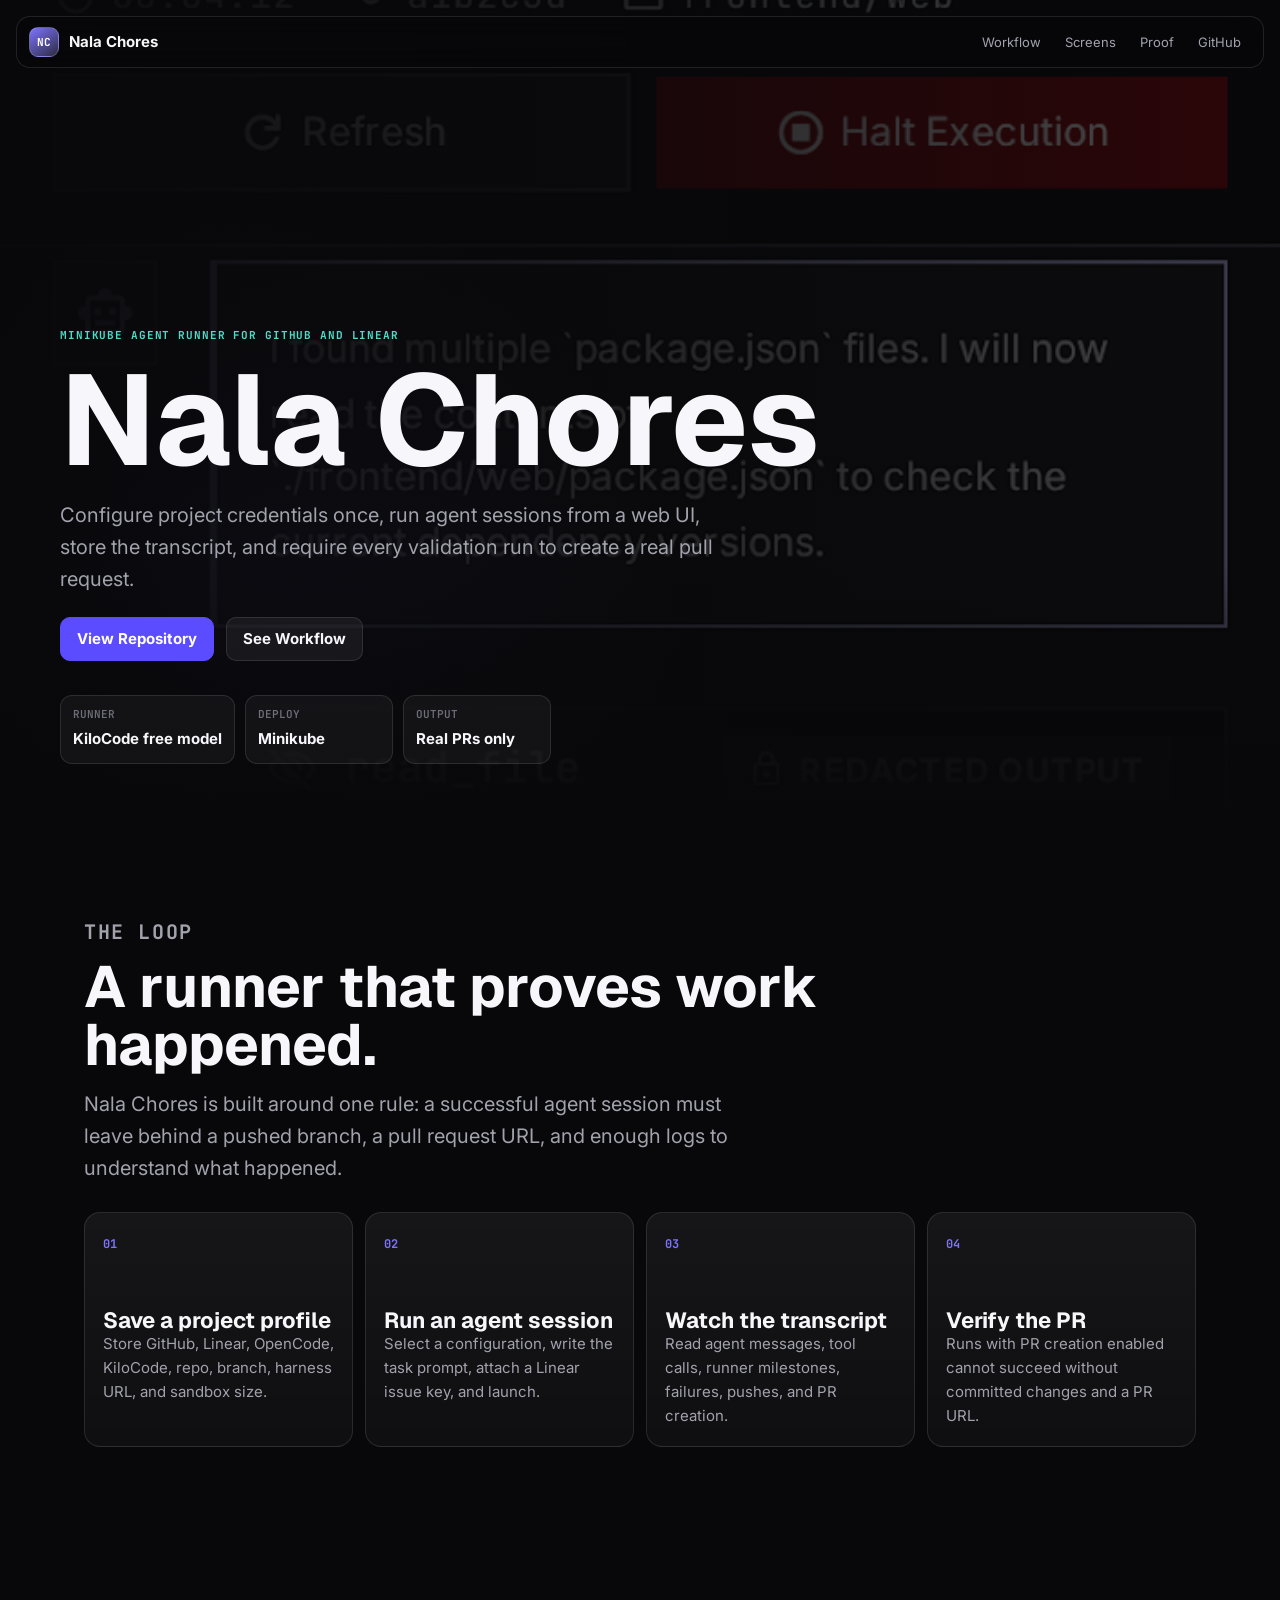
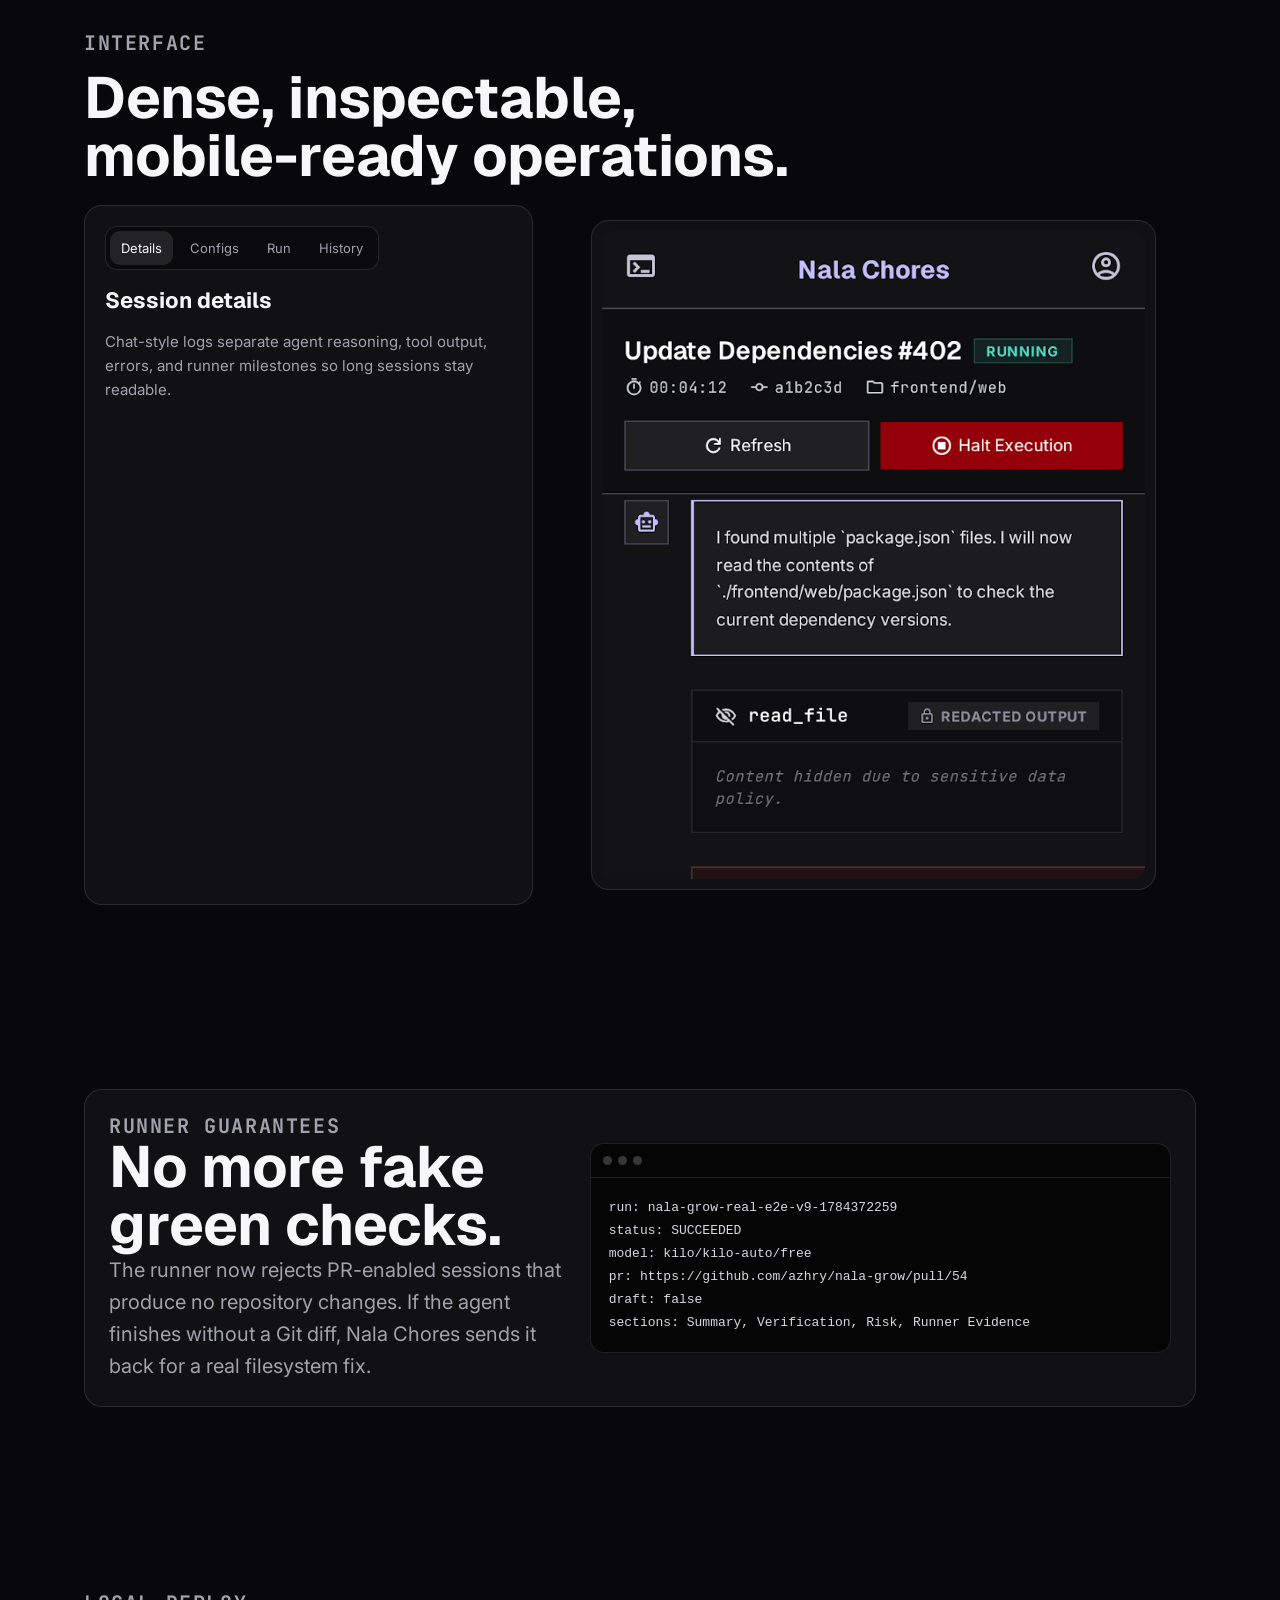
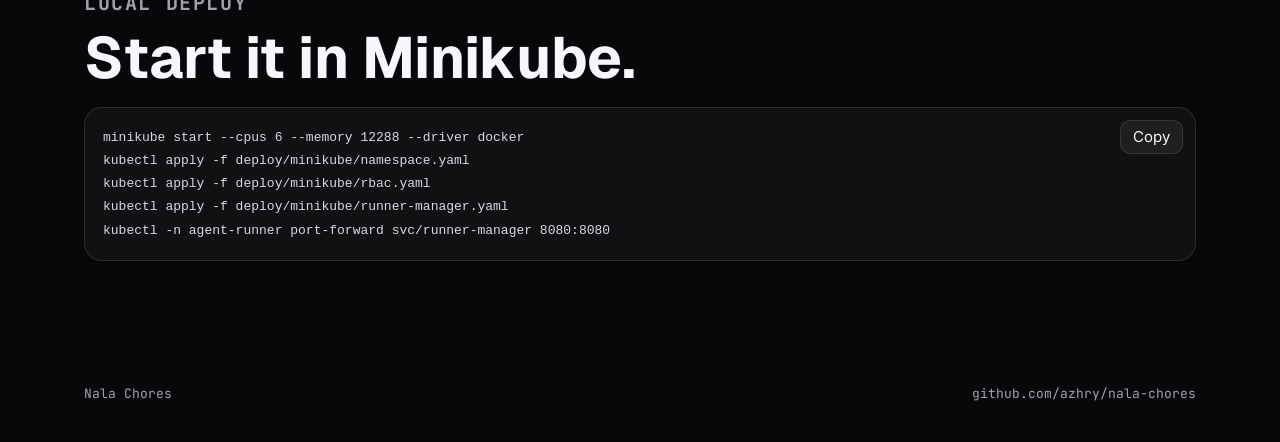
==== docs/index.html @ 428bedfb "Add GitHub Pages project site" ====
<!doctype html>
<html lang="en">
  <head>
    <meta charset="utf-8" />
    <meta name="viewport" content="width=device-width, initial-scale=1" />
    <meta
      name="description"
      content="Nala Chores is a Minikube-deployed agent runner for configuration-driven GitHub and Linear work with real PR-producing sessions."
    />
    <title>Nala Chores - Agent Runner</title>
    <link rel="preconnect" href="https://fonts.googleapis.com" />
    <link rel="preconnect" href="https://fonts.gstatic.com" crossorigin />
    <link
      href="https://fonts.googleapis.com/css2?family=Geist:wght@500;600;700&family=Inter:wght@400;500;600;700&family=JetBrains+Mono:wght@400;500;600&display=swap"
      rel="stylesheet"
    />
    <link rel="stylesheet" href="./styles.css" />
  </head>
  <body>
    <header class="site-header" data-floating>
      <a class="brand" href="#top" aria-label="Nala Chores home">
        <span class="brand-mark">NC</span>
        <span>Nala Chores</span>
      </a>
      <nav aria-label="Primary navigation">
        <a href="#workflow">Workflow</a>
        <a href="#screens">Screens</a>
        <a href="#proof">Proof</a>
        <a href="https://github.com/azhry/nala-chores">GitHub</a>
      </nav>
    </header>

    <main id="top">
      <section class="hero" aria-labelledby="hero-title">
        <div class="hero-media" aria-hidden="true">
          <img src="./assets/run-details.png" alt="" />
          <div class="hero-scrim"></div>
        </div>
        <div class="hero-content">
          <p class="eyebrow">Minikube agent runner for GitHub and Linear</p>
          <h1 id="hero-title">Nala Chores</h1>
          <p class="hero-copy">
            Configure project credentials once, run agent sessions from a web UI, store the transcript,
            and require every validation run to create a real pull request.
          </p>
          <div class="hero-actions" aria-label="Project actions">
            <a class="button primary" href="https://github.com/azhry/nala-chores">View Repository</a>
            <a class="button secondary" href="#workflow">See Workflow</a>
          </div>
          <dl class="hero-metrics" aria-label="Runner status highlights">
            <div>
              <dt>Runner</dt>
              <dd>KiloCode free model</dd>
            </div>
            <div>
              <dt>Deploy</dt>
              <dd>Minikube</dd>
            </div>
            <div>
              <dt>Output</dt>
              <dd>Real PRs only</dd>
            </div>
          </dl>
        </div>
      </section>

      <section class="section" id="workflow" aria-labelledby="workflow-title">
        <div class="section-heading">
          <p class="eyebrow">The loop</p>
          <h2 id="workflow-title">A runner that proves work happened.</h2>
          <p>
            Nala Chores is built around one rule: a successful agent session must leave behind a
            pushed branch, a pull request URL, and enough logs to understand what happened.
          </p>
        </div>
        <div class="workflow-grid">
          <article class="workflow-card">
            <span class="step">01</span>
            <h3>Save a project profile</h3>
            <p>Store GitHub, Linear, OpenCode, KiloCode, repo, branch, harness URL, and sandbox size.</p>
          </article>
          <article class="workflow-card">
            <span class="step">02</span>
            <h3>Run an agent session</h3>
            <p>Select a configuration, write the task prompt, attach a Linear issue key, and launch.</p>
          </article>
          <article class="workflow-card">
            <span class="step">03</span>
            <h3>Watch the transcript</h3>
            <p>Read agent messages, tool calls, runner milestones, failures, pushes, and PR creation.</p>
          </article>
          <article class="workflow-card">
            <span class="step">04</span>
            <h3>Verify the PR</h3>
            <p>Runs with PR creation enabled cannot succeed without committed changes and a PR URL.</p>
          </article>
        </div>
      </section>

      <section class="section screens" id="screens" aria-labelledby="screens-title">
        <div class="section-heading compact">
          <p class="eyebrow">Interface</p>
          <h2 id="screens-title">Dense, inspectable, mobile-ready operations.</h2>
        </div>
        <div class="screen-stage">
          <div class="screen-copy">
            <div class="segmented" role="tablist" aria-label="Screenshots">
              <button class="active" type="button" data-shot="run-details" role="tab" aria-selected="true">
                Details
              </button>
              <button type="button" data-shot="configurations" role="tab" aria-selected="false">Configs</button>
              <button type="button" data-shot="run-session" role="tab" aria-selected="false">Run</button>
              <button type="button" data-shot="history" role="tab" aria-selected="false">History</button>
            </div>
            <h3 data-shot-title>Session details</h3>
            <p data-shot-body>
              Chat-style logs separate agent reasoning, tool output, errors, and runner milestones so
              long sessions stay readable.
            </p>
          </div>
          <figure class="device-frame">
            <img
              data-shot-image
              src="./assets/run-details.png"
              alt="Nala Chores session detail screen with chat logs and run controls"
            />
          </figure>
        </div>
      </section>

      <section class="section proof" id="proof" aria-labelledby="proof-title">
        <div class="proof-panel">
          <div>
            <p class="eyebrow">Runner guarantees</p>
            <h2 id="proof-title">No more fake green checks.</h2>
            <p>
              The runner now rejects PR-enabled sessions that produce no repository changes. If the
              agent finishes without a Git diff, Nala Chores sends it back for a real filesystem fix.
            </p>
          </div>
          <div class="terminal" aria-label="Latest verified run">
            <div class="terminal-bar">
              <span></span>
              <span></span>
              <span></span>
            </div>
            <pre><code>run: nala-grow-real-e2e-v9-1784372259
status: SUCCEEDED
model: kilo/kilo-auto/free
pr: https://github.com/azhry/nala-grow/pull/54
draft: false
sections: Summary, Verification, Risk, Runner Evidence</code></pre>
          </div>
        </div>
      </section>

      <section class="section install" aria-labelledby="install-title">
        <div class="section-heading compact">
          <p class="eyebrow">Local deploy</p>
          <h2 id="install-title">Start it in Minikube.</h2>
        </div>
        <div class="command-card">
          <button class="copy-button" type="button" data-copy-target="install-command">Copy</button>
          <pre id="install-command"><code>minikube start --cpus 6 --memory 12288 --driver docker
kubectl apply -f deploy/minikube/namespace.yaml
kubectl apply -f deploy/minikube/rbac.yaml
kubectl apply -f deploy/minikube/runner-manager.yaml
kubectl -n agent-runner port-forward svc/runner-manager 8080:8080</code></pre>
        </div>
      </section>
    </main>

    <footer class="footer">
      <span>Nala Chores</span>
      <a href="https://github.com/azhry/nala-chores">github.com/azhry/nala-chores</a>
    </footer>

    <script src="./app.js"></script>
  </body>
</html>
---- docs/styles.css ----
:root {
  color-scheme: dark;
  --bg: #08080a;
  --surface: #111114;
  --surface-2: #18181c;
  --surface-3: #222228;
  --text: #f7f7fb;
  --muted: #a2a2ad;
  --faint: #6e6e7a;
  --line: rgba(255, 255, 255, 0.11);
  --line-strong: rgba(255, 255, 255, 0.2);
  --primary: #7c73ff;
  --primary-strong: #5b4cff;
  --green: #4fdbc8;
  --red: #ff6b7a;
  --ease-out: cubic-bezier(0.23, 1, 0.32, 1);
  --ease-in-out: cubic-bezier(0.77, 0, 0.175, 1);
  --sans: Inter, ui-sans-serif, system-ui, -apple-system, BlinkMacSystemFont, "Segoe UI", sans-serif;
  --display: Geist, var(--sans);
  --mono: "JetBrains Mono", ui-monospace, SFMono-Regular, Menlo, Consolas, monospace;
}

* {
  box-sizing: border-box;
}

html {
  scroll-behavior: smooth;
}

body {
  margin: 0;
  min-width: 320px;
  background: var(--bg);
  color: var(--text);
  font: 15px/1.6 var(--sans);
}

img {
  display: block;
  max-width: 100%;
}

a {
  color: inherit;
  text-decoration: none;
}

button {
  font: inherit;
}

.site-header {
  position: fixed;
  inset: 16px 16px auto;
  z-index: 20;
  display: flex;
  align-items: center;
  justify-content: space-between;
  gap: 18px;
  height: 52px;
  padding: 0 12px;
  border: 1px solid var(--line);
  border-radius: 14px;
  background: rgba(8, 8, 10, 0.72);
  backdrop-filter: blur(18px);
}

.brand,
.site-header nav,
.hero-actions,
.hero-metrics,
.segmented {
  display: flex;
  align-items: center;
}

.brand {
  gap: 10px;
  font-weight: 700;
}

.brand-mark {
  display: grid;
  width: 30px;
  height: 30px;
  place-items: center;
  border: 1px solid var(--line-strong);
  border-radius: 9px;
  background: linear-gradient(145deg, var(--primary), #2d2b41);
  color: white;
  font: 700 11px/1 var(--mono);
}

.site-header nav {
  gap: 4px;
}

.site-header nav a {
  border-radius: 9px;
  color: var(--muted);
  font-size: 13px;
  padding: 7px 10px;
  transition: color 160ms var(--ease-out), background 160ms var(--ease-out);
}

.hero {
  position: relative;
  min-height: 92svh;
  display: grid;
  align-items: end;
  overflow: hidden;
  padding: 108px 24px 64px;
}

.hero-media {
  position: absolute;
  inset: 0;
  background: #09090b;
}

.hero-media img {
  width: 100%;
  height: 100%;
  object-fit: cover;
  object-position: 72% 18%;
  opacity: 0.46;
  filter: saturate(0.92) contrast(1.08);
}

.hero-scrim {
  position: absolute;
  inset: 0;
  background:
    linear-gradient(90deg, rgba(8, 8, 10, 0.96) 0%, rgba(8, 8, 10, 0.78) 42%, rgba(8, 8, 10, 0.4) 100%),
    linear-gradient(0deg, var(--bg) 0%, rgba(8, 8, 10, 0) 32%),
    radial-gradient(circle at 16% 78%, rgba(124, 115, 255, 0.24), transparent 38%);
}

.hero-content,
.section,
.footer {
  position: relative;
  width: min(1160px, 100%);
  margin: 0 auto;
}

.hero-content {
  display: grid;
  gap: 22px;
}

.eyebrow {
  margin: 0;
  color: var(--green);
  font: 700 11px/1.2 var(--mono);
  letter-spacing: 0.08em;
  text-transform: uppercase;
}

h1,
h2,
h3,
p {
  margin: 0;
}

h1,
h2,
h3 {
  font-family: var(--display);
  letter-spacing: 0;
}

h1 {
  max-width: 760px;
  font-size: clamp(54px, 10vw, 128px);
  line-height: 0.88;
}

h2 {
  max-width: 760px;
  font-size: clamp(30px, 5vw, 58px);
  line-height: 1;
}

h3 {
  font-size: 22px;
  line-height: 1.1;
}

.hero-copy,
.section-heading p,
.proof-panel p {
  max-width: 680px;
  color: var(--muted);
  font-size: clamp(16px, 2vw, 20px);
}

.hero-actions {
  flex-wrap: wrap;
  gap: 12px;
}

.button,
.copy-button,
.segmented button {
  border: 1px solid var(--line);
  border-radius: 10px;
  cursor: pointer;
  transition: transform 140ms var(--ease-out), border-color 160ms var(--ease-out),
    background 160ms var(--ease-out), color 160ms var(--ease-out);
}

.button {
  display: inline-flex;
  min-height: 44px;
  align-items: center;
  justify-content: center;
  padding: 0 16px;
  font-weight: 700;
}

.button.primary {
  border-color: var(--primary-strong);
  background: var(--primary-strong);
  color: white;
}

.button.secondary,
.copy-button {
  background: rgba(255, 255, 255, 0.06);
  color: var(--text);
}

.hero-metrics {
  flex-wrap: wrap;
  gap: 10px;
  margin: 12px 0 0;
}

.hero-metrics div {
  min-width: 148px;
  border: 1px solid var(--line);
  border-radius: 12px;
  background: rgba(255, 255, 255, 0.045);
  padding: 12px;
}

.hero-metrics dt {
  color: var(--faint);
  font: 600 11px/1.2 var(--mono);
  text-transform: uppercase;
}

.hero-metrics dd {
  margin: 6px 0 0;
  color: var(--text);
  font-weight: 700;
}

.section {
  padding: 92px 24px;
}

.section-heading {
  display: grid;
  gap: 14px;
  margin-bottom: 28px;
}

.section-heading.compact {
  margin-bottom: 20px;
}

.workflow-grid {
  display: grid;
  grid-template-columns: repeat(4, minmax(0, 1fr));
  gap: 12px;
}

.workflow-card {
  min-height: 218px;
  border: 1px solid var(--line);
  border-radius: 16px;
  background: linear-gradient(180deg, rgba(255, 255, 255, 0.06), rgba(255, 255, 255, 0.03));
  padding: 18px;
  transition: transform 180ms var(--ease-out), border-color 180ms var(--ease-out);
}

.step {
  display: inline-flex;
  margin-bottom: 58px;
  color: var(--primary);
  font: 700 12px/1 var(--mono);
}

.workflow-card p,
.screen-copy p {
  color: var(--muted);
}

.screen-stage {
  display: grid;
  grid-template-columns: minmax(280px, 0.82fr) minmax(320px, 1.18fr);
  gap: 18px;
  align-items: stretch;
}

.screen-copy,
.device-frame,
.proof-panel,
.command-card {
  border: 1px solid var(--line);
  border-radius: 18px;
  background: var(--surface);
}

.screen-copy {
  display: flex;
  min-height: 460px;
  flex-direction: column;
  justify-content: flex-start;
  gap: 18px;
  padding: 20px;
}

.segmented {
  align-self: start;
  gap: 6px;
  border: 1px solid var(--line);
  border-radius: 12px;
  background: #0b0b0d;
  padding: 4px;
}

.segmented button {
  min-height: 34px;
  border-color: transparent;
  background: transparent;
  color: var(--muted);
  padding: 0 10px;
  font-size: 13px;
}

.segmented button.active {
  background: var(--surface-3);
  color: var(--text);
}

.device-frame {
  overflow: hidden;
  padding: 10px;
}

.device-frame img {
  width: 100%;
  height: min(72vh, 760px);
  object-fit: cover;
  object-position: top center;
  border-radius: 12px;
}

.proof-panel {
  display: grid;
  grid-template-columns: 0.88fr 1.12fr;
  gap: 24px;
  align-items: center;
  padding: 24px;
}

.terminal {
  overflow: hidden;
  border: 1px solid var(--line);
  border-radius: 14px;
  background: #050506;
}

.terminal-bar {
  display: flex;
  gap: 6px;
  padding: 12px;
  border-bottom: 1px solid var(--line);
}

.terminal-bar span {
  width: 9px;
  height: 9px;
  border-radius: 50%;
  background: var(--line-strong);
}

pre {
  margin: 0;
  overflow: auto;
  padding: 18px;
  color: #d8d8e0;
  font: 13px/1.7 var(--mono);
}

.command-card {
  position: relative;
  overflow: hidden;
}

.copy-button {
  position: absolute;
  top: 12px;
  right: 12px;
  min-height: 34px;
  padding: 0 12px;
  color: var(--text);
}

.footer {
  display: flex;
  justify-content: space-between;
  gap: 16px;
  padding: 32px 24px 44px;
  color: var(--muted);
  font: 13px/1.4 var(--mono);
}

@media (hover: hover) and (pointer: fine) {
  .site-header nav a:hover,
  .copy-button:hover,
  .button.secondary:hover {
    background: rgba(255, 255, 255, 0.1);
    color: var(--text);
  }

  .button.primary:hover {
    background: #6a61ff;
  }

  .workflow-card:hover {
    transform: translateY(-3px);
    border-color: var(--line-strong);
  }
}

.button:active,
.copy-button:active,
.segmented button:active,
.site-header nav a:active {
  transform: scale(0.97);
}

@media (max-width: 860px) {
  .site-header nav {
    display: none;
  }

  .hero {
    min-height: 90svh;
  }

  .workflow-grid,
  .screen-stage,
  .proof-panel {
    grid-template-columns: 1fr;
  }

  .workflow-card {
    min-height: 180px;
  }

  .step {
    margin-bottom: 34px;
  }

  .screen-copy {
    min-height: auto;
  }
}

@media (max-width: 560px) {
  .site-header {
    inset: 10px 10px auto;
  }

  .hero,
  .section {
    padding-left: 16px;
    padding-right: 16px;
  }

  .hero-actions .button {
    width: 100%;
  }

  .hero-metrics {
    display: grid;
    grid-template-columns: 1fr;
  }

  .segmented {
    width: 100%;
    overflow-x: auto;
  }

  .device-frame img {
    height: 560px;
  }

  .footer {
    flex-direction: column;
    padding-left: 16px;
    padding-right: 16px;
  }
}

@media (prefers-reduced-motion: reduce) {
  html {
    scroll-behavior: auto;
  }

  *,
  *::before,
  *::after {
    transition-duration: 0.01ms !important;
    animation-duration: 0.01ms !important;
    animation-iteration-count: 1 !important;
  }
}
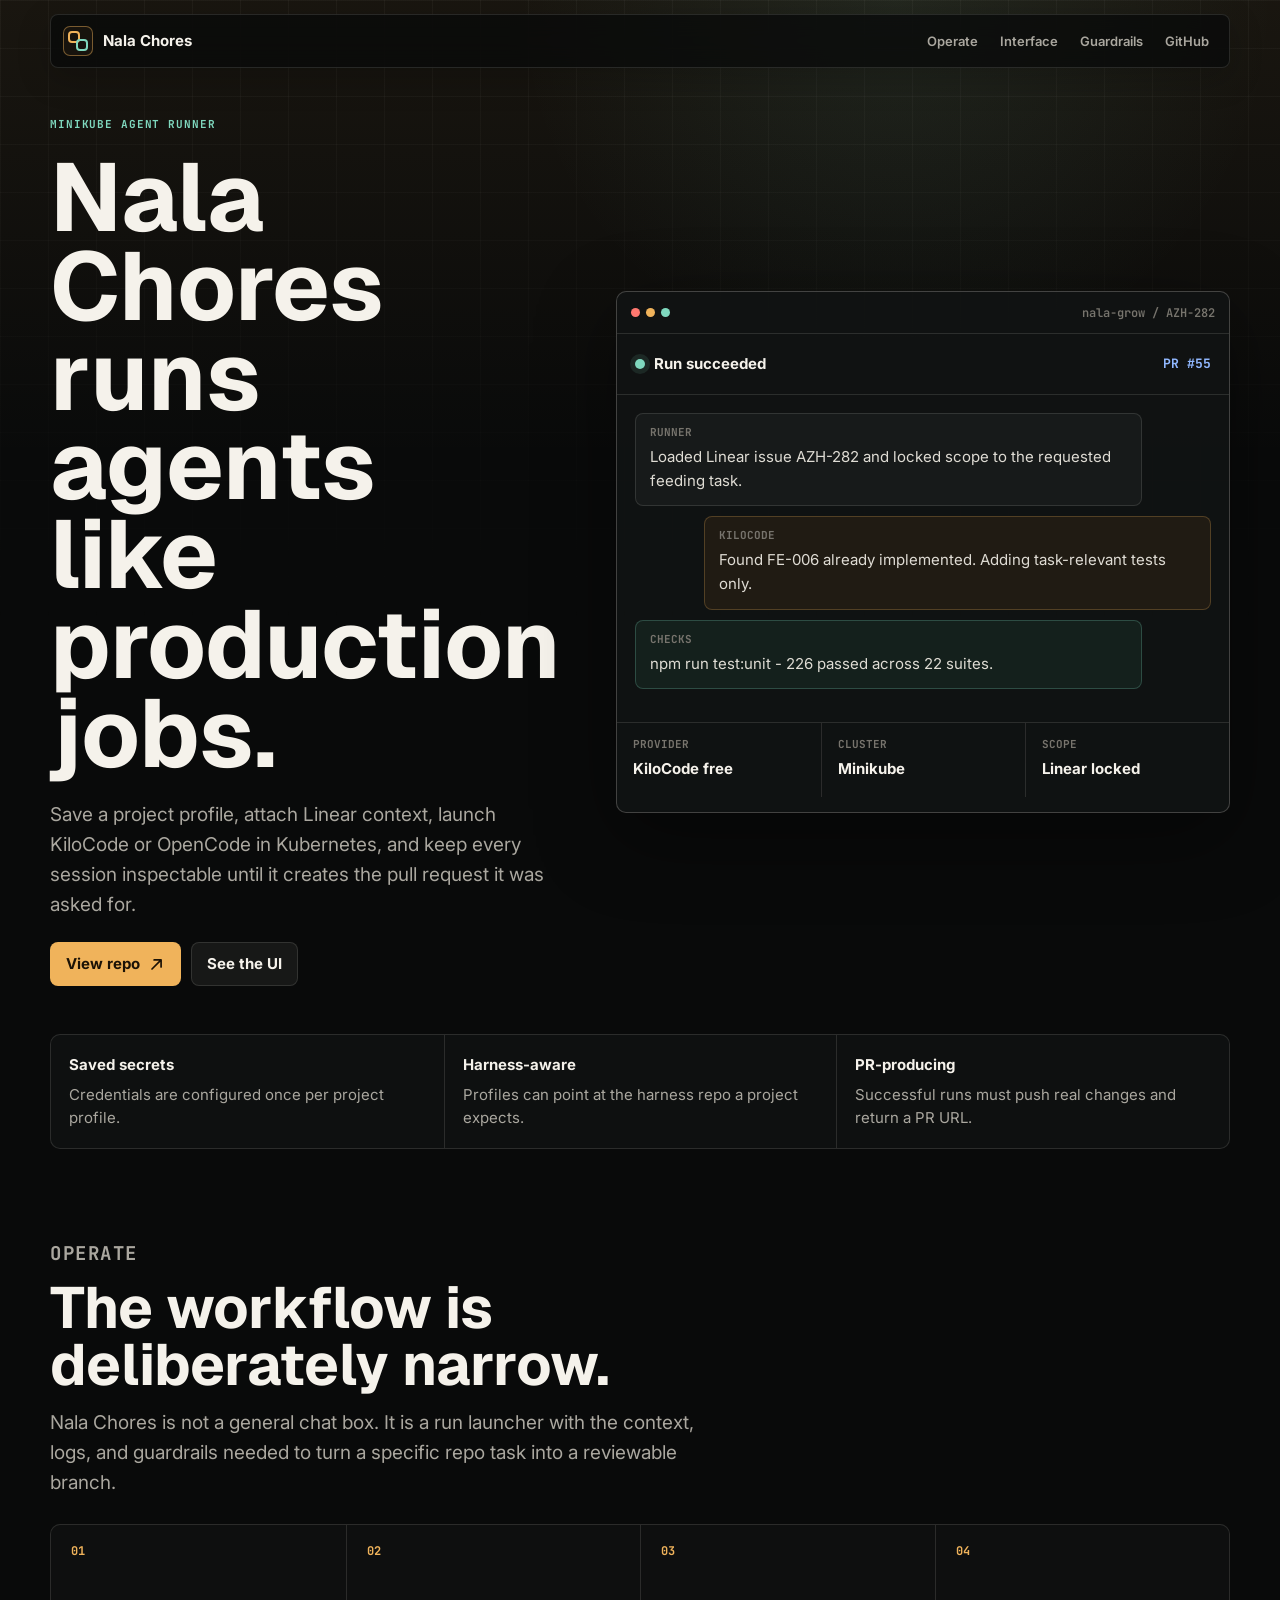
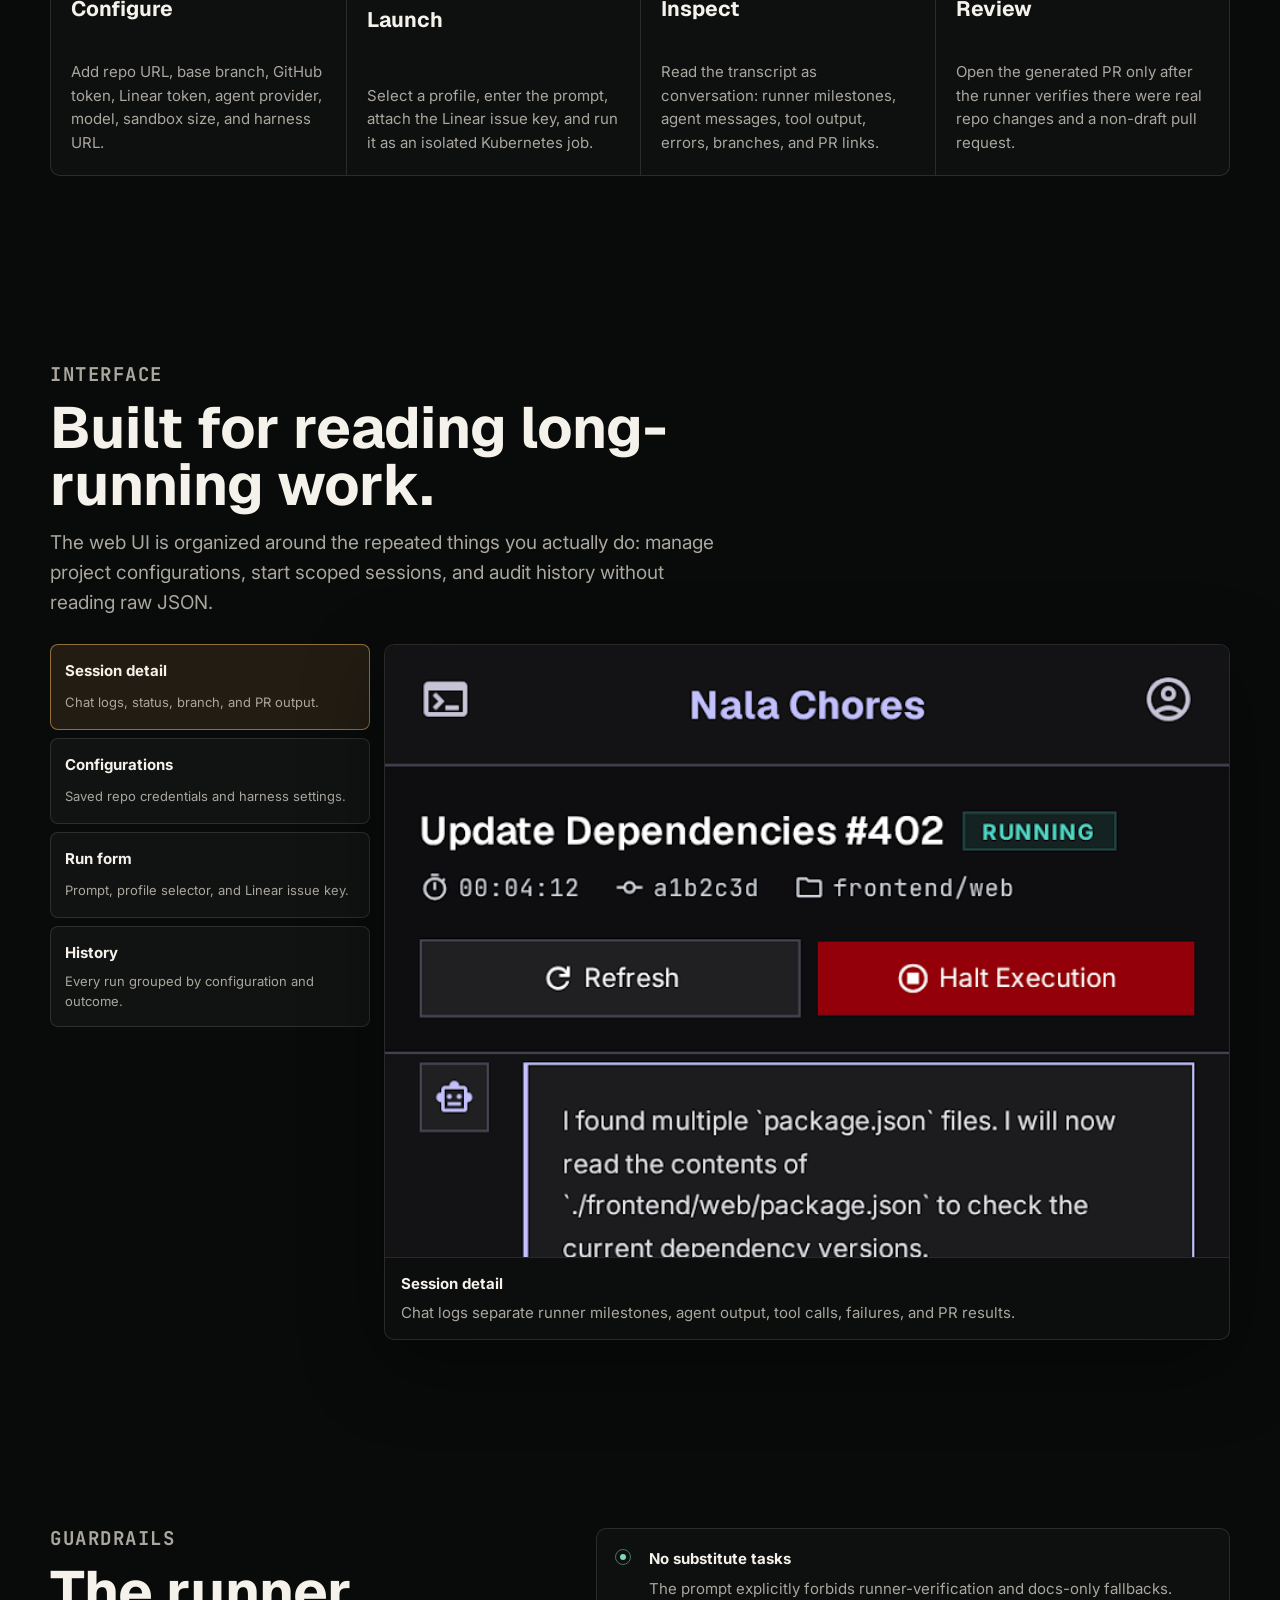
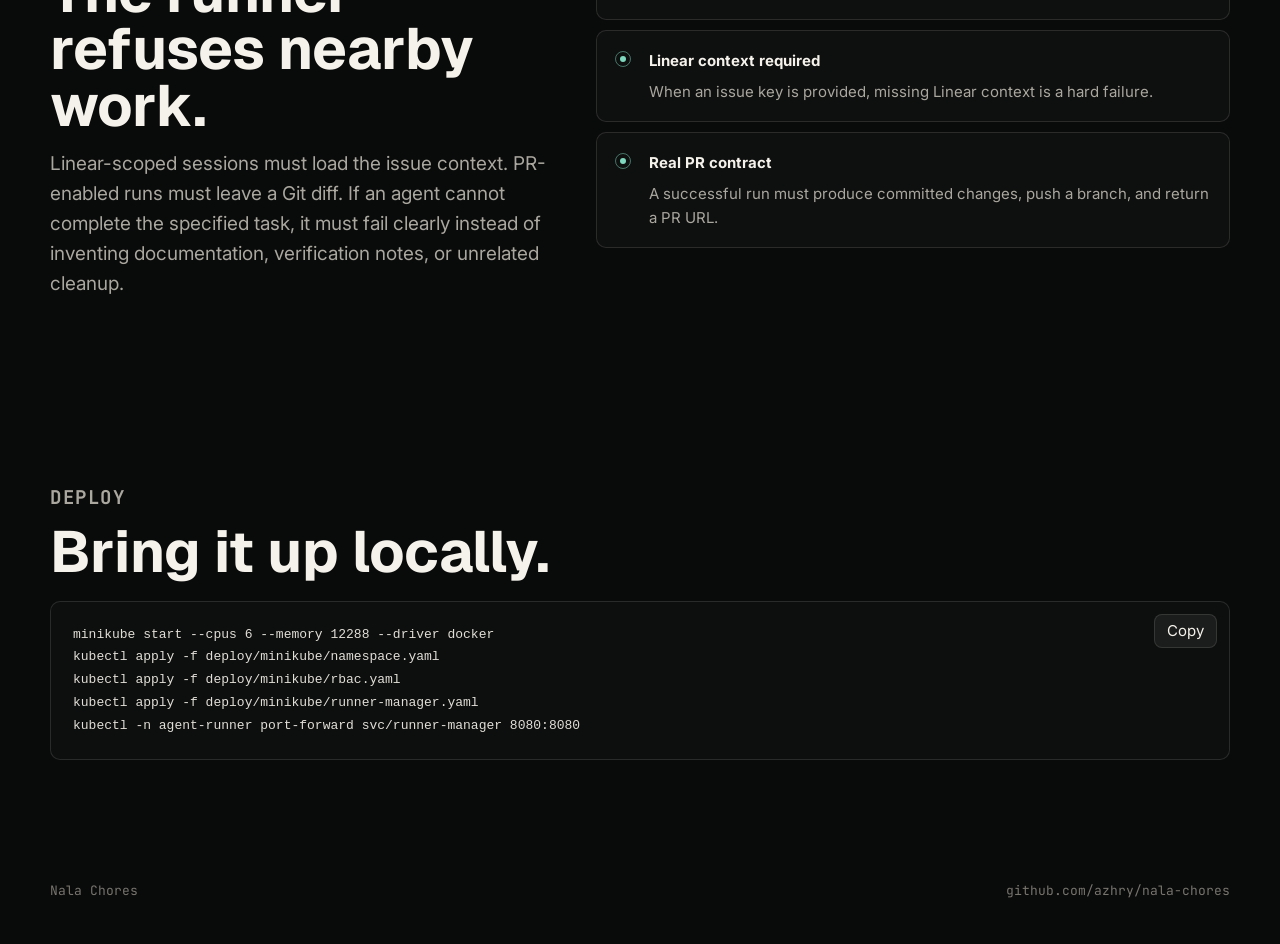
==== commit ba44c56e: "Revamp GitHub Pages site" ====
--- a/docs/index.html
+++ b/docs/index.html
@@ -5,161 +5,228 @@
     <meta name="viewport" content="width=device-width, initial-scale=1" />
     <meta
       name="description"
-      content="Nala Chores is a Minikube-deployed agent runner for configuration-driven GitHub and Linear work with real PR-producing sessions."
+      content="Nala Chores is a Minikube agent runner for Linear-scoped GitHub work, saved project configurations, readable session logs, and real pull-request output."
     />
     <title>Nala Chores - Agent Runner</title>
     <link rel="preconnect" href="https://fonts.googleapis.com" />
     <link rel="preconnect" href="https://fonts.gstatic.com" crossorigin />
     <link
-      href="https://fonts.googleapis.com/css2?family=Geist:wght@500;600;700&family=Inter:wght@400;500;600;700&family=JetBrains+Mono:wght@400;500;600&display=swap"
+      href="https://fonts.googleapis.com/css2?family=Geist:wght@500;600;700&family=Inter:wght@400;500;600;700&family=JetBrains+Mono:wght@500;600&display=swap"
       rel="stylesheet"
     />
     <link rel="stylesheet" href="./styles.css" />
   </head>
   <body>
-    <header class="site-header" data-floating>
+    <header class="topbar" data-elevated="false">
       <a class="brand" href="#top" aria-label="Nala Chores home">
-        <span class="brand-mark">NC</span>
+        <span class="brand-mark" aria-hidden="true">
+          <span></span>
+          <span></span>
+        </span>
         <span>Nala Chores</span>
       </a>
-      <nav aria-label="Primary navigation">
-        <a href="#workflow">Workflow</a>
-        <a href="#screens">Screens</a>
-        <a href="#proof">Proof</a>
+      <nav aria-label="Primary">
+        <a href="#operate">Operate</a>
+        <a href="#interface">Interface</a>
+        <a href="#guardrails">Guardrails</a>
         <a href="https://github.com/azhry/nala-chores">GitHub</a>
       </nav>
     </header>
 
     <main id="top">
       <section class="hero" aria-labelledby="hero-title">
-        <div class="hero-media" aria-hidden="true">
-          <img src="./assets/run-details.png" alt="" />
-          <div class="hero-scrim"></div>
-        </div>
-        <div class="hero-content">
-          <p class="eyebrow">Minikube agent runner for GitHub and Linear</p>
-          <h1 id="hero-title">Nala Chores</h1>
-          <p class="hero-copy">
-            Configure project credentials once, run agent sessions from a web UI, store the transcript,
-            and require every validation run to create a real pull request.
-          </p>
-          <div class="hero-actions" aria-label="Project actions">
-            <a class="button primary" href="https://github.com/azhry/nala-chores">View Repository</a>
-            <a class="button secondary" href="#workflow">See Workflow</a>
-          </div>
-          <dl class="hero-metrics" aria-label="Runner status highlights">
-            <div>
-              <dt>Runner</dt>
-              <dd>KiloCode free model</dd>
-            </div>
-            <div>
-              <dt>Deploy</dt>
+        <div class="hero-copy">
+          <p class="eyebrow">Minikube agent runner</p>
+          <h1 id="hero-title">Nala Chores runs agents like production jobs.</h1>
+          <p>
+            Save a project profile, attach Linear context, launch KiloCode or OpenCode in Kubernetes,
+            and keep every session inspectable until it creates the pull request it was asked for.
+          </p>
+          <div class="hero-actions">
+            <a class="button primary" href="https://github.com/azhry/nala-chores">
+              <span>View repo</span>
+              <svg aria-hidden="true" viewBox="0 0 20 20">
+                <path d="M7.2 4.6h8.2v8.2M15.1 4.9 4.7 15.3" />
+              </svg>
+            </a>
+            <a class="button secondary" href="#interface">See the UI</a>
+          </div>
+        </div>
+
+        <div class="console-preview" aria-label="Nala Chores run preview">
+          <div class="window-bar">
+            <div class="traffic" aria-hidden="true">
+              <span></span>
+              <span></span>
+              <span></span>
+            </div>
+            <span>nala-grow / AZH-282</span>
+          </div>
+          <div class="run-header">
+            <div>
+              <span class="status-dot"></span>
+              <strong>Run succeeded</strong>
+            </div>
+            <a href="https://github.com/azhry/nala-grow/pull/55">PR #55</a>
+          </div>
+          <div class="chat-log">
+            <article class="message runner">
+              <span>Runner</span>
+              <p>Loaded Linear issue AZH-282 and locked scope to the requested feeding task.</p>
+            </article>
+            <article class="message agent">
+              <span>KiloCode</span>
+              <p>Found FE-006 already implemented. Adding task-relevant tests only.</p>
+            </article>
+            <article class="message tool">
+              <span>Checks</span>
+              <p>npm run test:unit - 226 passed across 22 suites.</p>
+            </article>
+          </div>
+          <dl class="run-facts">
+            <div>
+              <dt>Provider</dt>
+              <dd>KiloCode free</dd>
+            </div>
+            <div>
+              <dt>Cluster</dt>
               <dd>Minikube</dd>
             </div>
             <div>
-              <dt>Output</dt>
-              <dd>Real PRs only</dd>
+              <dt>Scope</dt>
+              <dd>Linear locked</dd>
             </div>
           </dl>
         </div>
       </section>
 
-      <section class="section" id="workflow" aria-labelledby="workflow-title">
+      <section class="strip" aria-label="Runner capabilities">
+        <div>
+          <strong>Saved secrets</strong>
+          <span>Credentials are configured once per project profile.</span>
+        </div>
+        <div>
+          <strong>Harness-aware</strong>
+          <span>Profiles can point at the harness repo a project expects.</span>
+        </div>
+        <div>
+          <strong>PR-producing</strong>
+          <span>Successful runs must push real changes and return a PR URL.</span>
+        </div>
+      </section>
+
+      <section class="section operate" id="operate" aria-labelledby="operate-title">
         <div class="section-heading">
-          <p class="eyebrow">The loop</p>
-          <h2 id="workflow-title">A runner that proves work happened.</h2>
-          <p>
-            Nala Chores is built around one rule: a successful agent session must leave behind a
-            pushed branch, a pull request URL, and enough logs to understand what happened.
-          </p>
-        </div>
-        <div class="workflow-grid">
-          <article class="workflow-card">
-            <span class="step">01</span>
-            <h3>Save a project profile</h3>
-            <p>Store GitHub, Linear, OpenCode, KiloCode, repo, branch, harness URL, and sandbox size.</p>
-          </article>
-          <article class="workflow-card">
-            <span class="step">02</span>
-            <h3>Run an agent session</h3>
-            <p>Select a configuration, write the task prompt, attach a Linear issue key, and launch.</p>
-          </article>
-          <article class="workflow-card">
-            <span class="step">03</span>
-            <h3>Watch the transcript</h3>
-            <p>Read agent messages, tool calls, runner milestones, failures, pushes, and PR creation.</p>
-          </article>
-          <article class="workflow-card">
-            <span class="step">04</span>
-            <h3>Verify the PR</h3>
-            <p>Runs with PR creation enabled cannot succeed without committed changes and a PR URL.</p>
-          </article>
-        </div>
-      </section>
-
-      <section class="section screens" id="screens" aria-labelledby="screens-title">
-        <div class="section-heading compact">
+          <p class="eyebrow">Operate</p>
+          <h2 id="operate-title">The workflow is deliberately narrow.</h2>
+          <p>
+            Nala Chores is not a general chat box. It is a run launcher with the context, logs,
+            and guardrails needed to turn a specific repo task into a reviewable branch.
+          </p>
+        </div>
+        <div class="flow">
+          <article>
+            <span>01</span>
+            <h3>Configure</h3>
+            <p>Add repo URL, base branch, GitHub token, Linear token, agent provider, model, sandbox size, and harness URL.</p>
+          </article>
+          <article>
+            <span>02</span>
+            <h3>Launch</h3>
+            <p>Select a profile, enter the prompt, attach the Linear issue key, and run it as an isolated Kubernetes job.</p>
+          </article>
+          <article>
+            <span>03</span>
+            <h3>Inspect</h3>
+            <p>Read the transcript as conversation: runner milestones, agent messages, tool output, errors, branches, and PR links.</p>
+          </article>
+          <article>
+            <span>04</span>
+            <h3>Review</h3>
+            <p>Open the generated PR only after the runner verifies there were real repo changes and a non-draft pull request.</p>
+          </article>
+        </div>
+      </section>
+
+      <section class="section interface" id="interface" aria-labelledby="interface-title">
+        <div class="section-heading">
           <p class="eyebrow">Interface</p>
-          <h2 id="screens-title">Dense, inspectable, mobile-ready operations.</h2>
-        </div>
-        <div class="screen-stage">
-          <div class="screen-copy">
-            <div class="segmented" role="tablist" aria-label="Screenshots">
-              <button class="active" type="button" data-shot="run-details" role="tab" aria-selected="true">
-                Details
-              </button>
-              <button type="button" data-shot="configurations" role="tab" aria-selected="false">Configs</button>
-              <button type="button" data-shot="run-session" role="tab" aria-selected="false">Run</button>
-              <button type="button" data-shot="history" role="tab" aria-selected="false">History</button>
-            </div>
-            <h3 data-shot-title>Session details</h3>
-            <p data-shot-body>
-              Chat-style logs separate agent reasoning, tool output, errors, and runner milestones so
-              long sessions stay readable.
-            </p>
-          </div>
-          <figure class="device-frame">
+          <h2 id="interface-title">Built for reading long-running work.</h2>
+          <p>
+            The web UI is organized around the repeated things you actually do: manage project
+            configurations, start scoped sessions, and audit history without reading raw JSON.
+          </p>
+        </div>
+
+        <div class="showcase">
+          <aside class="shot-picker" aria-label="Screenshot selector">
+            <button class="active" type="button" data-shot="run-details" aria-pressed="true">
+              <strong>Session detail</strong>
+              <span>Chat logs, status, branch, and PR output.</span>
+            </button>
+            <button type="button" data-shot="configurations" aria-pressed="false">
+              <strong>Configurations</strong>
+              <span>Saved repo credentials and harness settings.</span>
+            </button>
+            <button type="button" data-shot="run-session" aria-pressed="false">
+              <strong>Run form</strong>
+              <span>Prompt, profile selector, and Linear issue key.</span>
+            </button>
+            <button type="button" data-shot="history" aria-pressed="false">
+              <strong>History</strong>
+              <span>Every run grouped by configuration and outcome.</span>
+            </button>
+          </aside>
+
+          <figure class="shot-frame">
             <img
               data-shot-image
               src="./assets/run-details.png"
-              alt="Nala Chores session detail screen with chat logs and run controls"
+              alt="Nala Chores session detail screen showing readable chat-style run logs"
             />
+            <figcaption>
+              <strong data-shot-title>Session detail</strong>
+              <span data-shot-body>Chat logs separate runner milestones, agent output, tool calls, failures, and PR results.</span>
+            </figcaption>
           </figure>
         </div>
       </section>
 
-      <section class="section proof" id="proof" aria-labelledby="proof-title">
-        <div class="proof-panel">
+      <section class="section guardrails" id="guardrails" aria-labelledby="guardrails-title">
+        <div class="guardrail-copy">
+          <p class="eyebrow">Guardrails</p>
+          <h2 id="guardrails-title">The runner refuses nearby work.</h2>
+          <p>
+            Linear-scoped sessions must load the issue context. PR-enabled runs must leave a Git diff.
+            If an agent cannot complete the specified task, it must fail clearly instead of inventing
+            documentation, verification notes, or unrelated cleanup.
+          </p>
+        </div>
+        <div class="policy-list">
           <div>
-            <p class="eyebrow">Runner guarantees</p>
-            <h2 id="proof-title">No more fake green checks.</h2>
-            <p>
-              The runner now rejects PR-enabled sessions that produce no repository changes. If the
-              agent finishes without a Git diff, Nala Chores sends it back for a real filesystem fix.
-            </p>
-          </div>
-          <div class="terminal" aria-label="Latest verified run">
-            <div class="terminal-bar">
-              <span></span>
-              <span></span>
-              <span></span>
-            </div>
-            <pre><code>run: nala-grow-real-e2e-v9-1784372259
-status: SUCCEEDED
-model: kilo/kilo-auto/free
-pr: https://github.com/azhry/nala-grow/pull/54
-draft: false
-sections: Summary, Verification, Risk, Runner Evidence</code></pre>
-          </div>
-        </div>
-      </section>
-
-      <section class="section install" aria-labelledby="install-title">
+            <span></span>
+            <strong>No substitute tasks</strong>
+            <p>The prompt explicitly forbids runner-verification and docs-only fallbacks.</p>
+          </div>
+          <div>
+            <span></span>
+            <strong>Linear context required</strong>
+            <p>When an issue key is provided, missing Linear context is a hard failure.</p>
+          </div>
+          <div>
+            <span></span>
+            <strong>Real PR contract</strong>
+            <p>A successful run must produce committed changes, push a branch, and return a PR URL.</p>
+          </div>
+        </div>
+      </section>
+
+      <section class="section deploy" aria-labelledby="deploy-title">
         <div class="section-heading compact">
-          <p class="eyebrow">Local deploy</p>
-          <h2 id="install-title">Start it in Minikube.</h2>
-        </div>
-        <div class="command-card">
+          <p class="eyebrow">Deploy</p>
+          <h2 id="deploy-title">Bring it up locally.</h2>
+        </div>
+        <div class="command">
           <button class="copy-button" type="button" data-copy-target="install-command">Copy</button>
           <pre id="install-command"><code>minikube start --cpus 6 --memory 12288 --driver docker
 kubectl apply -f deploy/minikube/namespace.yaml
--- a/docs/styles.css
+++ b/docs/styles.css
@@ -1,18 +1,19 @@
 :root {
   color-scheme: dark;
-  --bg: #08080a;
-  --surface: #111114;
-  --surface-2: #18181c;
-  --surface-3: #222228;
-  --text: #f7f7fb;
-  --muted: #a2a2ad;
-  --faint: #6e6e7a;
-  --line: rgba(255, 255, 255, 0.11);
-  --line-strong: rgba(255, 255, 255, 0.2);
-  --primary: #7c73ff;
-  --primary-strong: #5b4cff;
-  --green: #4fdbc8;
-  --red: #ff6b7a;
+  --bg: #090a0a;
+  --panel: #111313;
+  --panel-2: #171a1a;
+  --panel-3: #202424;
+  --text: #f5f2eb;
+  --muted: #aaa79f;
+  --subtle: #77746d;
+  --line: rgba(245, 242, 235, 0.12);
+  --line-strong: rgba(245, 242, 235, 0.22);
+  --amber: #f0b35b;
+  --mint: #7fd8be;
+  --blue: #91b8ff;
+  --red: #ff786f;
+  --shadow: 0 24px 80px rgba(0, 0, 0, 0.42);
   --ease-out: cubic-bezier(0.23, 1, 0.32, 1);
   --ease-in-out: cubic-bezier(0.77, 0, 0.175, 1);
   --sans: Inter, ui-sans-serif, system-ui, -apple-system, BlinkMacSystemFont, "Segoe UI", sans-serif;
@@ -31,9 +32,33 @@
 body {
   margin: 0;
   min-width: 320px;
-  background: var(--bg);
+  background:
+    linear-gradient(180deg, rgba(240, 179, 91, 0.07), transparent 460px),
+    radial-gradient(circle at 70% 0%, rgba(127, 216, 190, 0.09), transparent 380px),
+    var(--bg);
   color: var(--text);
-  font: 15px/1.6 var(--sans);
+  font: 15px/1.58 var(--sans);
+}
+
+body::before {
+  position: fixed;
+  inset: 0;
+  z-index: -1;
+  pointer-events: none;
+  content: "";
+  background-image: linear-gradient(rgba(245, 242, 235, 0.04) 1px, transparent 1px),
+    linear-gradient(90deg, rgba(245, 242, 235, 0.04) 1px, transparent 1px);
+  background-size: 48px 48px;
+  mask-image: linear-gradient(to bottom, black, transparent 72%);
+}
+
+a {
+  color: inherit;
+  text-decoration: none;
+}
+
+button {
+  font: inherit;
 }
 
 img {
@@ -41,127 +66,10 @@
   max-width: 100%;
 }
 
-a {
-  color: inherit;
-  text-decoration: none;
-}
-
-button {
-  font: inherit;
-}
-
-.site-header {
-  position: fixed;
-  inset: 16px 16px auto;
-  z-index: 20;
-  display: flex;
-  align-items: center;
-  justify-content: space-between;
-  gap: 18px;
-  height: 52px;
-  padding: 0 12px;
-  border: 1px solid var(--line);
-  border-radius: 14px;
-  background: rgba(8, 8, 10, 0.72);
-  backdrop-filter: blur(18px);
-}
-
-.brand,
-.site-header nav,
-.hero-actions,
-.hero-metrics,
-.segmented {
-  display: flex;
-  align-items: center;
-}
-
-.brand {
-  gap: 10px;
-  font-weight: 700;
-}
-
-.brand-mark {
-  display: grid;
-  width: 30px;
-  height: 30px;
-  place-items: center;
-  border: 1px solid var(--line-strong);
-  border-radius: 9px;
-  background: linear-gradient(145deg, var(--primary), #2d2b41);
-  color: white;
-  font: 700 11px/1 var(--mono);
-}
-
-.site-header nav {
-  gap: 4px;
-}
-
-.site-header nav a {
-  border-radius: 9px;
-  color: var(--muted);
-  font-size: 13px;
-  padding: 7px 10px;
-  transition: color 160ms var(--ease-out), background 160ms var(--ease-out);
-}
-
-.hero {
-  position: relative;
-  min-height: 92svh;
-  display: grid;
-  align-items: end;
-  overflow: hidden;
-  padding: 108px 24px 64px;
-}
-
-.hero-media {
-  position: absolute;
-  inset: 0;
-  background: #09090b;
-}
-
-.hero-media img {
-  width: 100%;
-  height: 100%;
-  object-fit: cover;
-  object-position: 72% 18%;
-  opacity: 0.46;
-  filter: saturate(0.92) contrast(1.08);
-}
-
-.hero-scrim {
-  position: absolute;
-  inset: 0;
-  background:
-    linear-gradient(90deg, rgba(8, 8, 10, 0.96) 0%, rgba(8, 8, 10, 0.78) 42%, rgba(8, 8, 10, 0.4) 100%),
-    linear-gradient(0deg, var(--bg) 0%, rgba(8, 8, 10, 0) 32%),
-    radial-gradient(circle at 16% 78%, rgba(124, 115, 255, 0.24), transparent 38%);
-}
-
-.hero-content,
-.section,
-.footer {
-  position: relative;
-  width: min(1160px, 100%);
-  margin: 0 auto;
-}
-
-.hero-content {
-  display: grid;
-  gap: 22px;
-}
-
-.eyebrow {
-  margin: 0;
-  color: var(--green);
-  font: 700 11px/1.2 var(--mono);
-  letter-spacing: 0.08em;
-  text-transform: uppercase;
-}
-
+p,
 h1,
 h2,
-h3,
-p {
+h3 {
   margin: 0;
 }
 
@@ -172,44 +80,157 @@
   letter-spacing: 0;
 }
 
+.topbar {
+  position: fixed;
+  inset: 14px max(14px, calc((100vw - 1180px) / 2)) auto;
+  z-index: 50;
+  display: flex;
+  height: 54px;
+  align-items: center;
+  justify-content: space-between;
+  gap: 20px;
+  padding: 0 10px 0 12px;
+  border: 1px solid var(--line);
+  border-radius: 8px;
+  background: rgba(9, 10, 10, 0.76);
+  box-shadow: 0 10px 34px rgba(0, 0, 0, 0.2);
+  backdrop-filter: blur(18px);
+  transition: border-color 180ms var(--ease-out), background 180ms var(--ease-out);
+}
+
+.topbar[data-elevated="true"] {
+  border-color: var(--line-strong);
+  background: rgba(9, 10, 10, 0.9);
+}
+
+.brand,
+.topbar nav,
+.hero-actions,
+.window-bar,
+.run-header,
+.traffic,
+.run-facts,
+.strip,
+.footer {
+  display: flex;
+  align-items: center;
+}
+
+.brand {
+  gap: 10px;
+  font-weight: 700;
+  white-space: nowrap;
+}
+
+.brand-mark {
+  position: relative;
+  display: grid;
+  width: 30px;
+  height: 30px;
+  place-items: center;
+  border: 1px solid rgba(240, 179, 91, 0.45);
+  border-radius: 7px;
+  background: #17130d;
+}
+
+.brand-mark span {
+  position: absolute;
+  width: 12px;
+  height: 12px;
+  border: 2px solid var(--amber);
+  border-radius: 4px;
+}
+
+.brand-mark span:first-child {
+  transform: translate(-4px, -4px);
+}
+
+.brand-mark span:last-child {
+  border-color: var(--mint);
+  transform: translate(4px, 4px);
+}
+
+.topbar nav {
+  gap: 2px;
+}
+
+.topbar nav a {
+  border-radius: 7px;
+  color: var(--muted);
+  font-size: 13px;
+  font-weight: 600;
+  padding: 7px 10px;
+  transition: color 150ms var(--ease-out), background 150ms var(--ease-out),
+    transform 140ms var(--ease-out);
+}
+
+.hero,
+.section,
+.strip,
+.footer {
+  width: min(1180px, calc(100% - 32px));
+  margin: 0 auto;
+}
+
+.hero {
+  display: grid;
+  min-height: 92svh;
+  grid-template-columns: minmax(0, 0.9fr) minmax(420px, 1.1fr);
+  gap: clamp(28px, 5vw, 72px);
+  align-items: center;
+  padding: 118px 0 48px;
+}
+
+.hero-copy {
+  display: grid;
+  gap: 22px;
+}
+
+.eyebrow {
+  color: var(--mint);
+  font: 700 11px/1.2 var(--mono);
+  letter-spacing: 0.08em;
+  text-transform: uppercase;
+}
+
 h1 {
-  max-width: 760px;
-  font-size: clamp(54px, 10vw, 128px);
-  line-height: 0.88;
+  max-width: 700px;
+  font-size: clamp(48px, 8vw, 96px);
+  line-height: 0.93;
 }
 
 h2 {
-  max-width: 760px;
-  font-size: clamp(30px, 5vw, 58px);
-  line-height: 1;
+  max-width: 780px;
+  font-size: clamp(32px, 4.8vw, 58px);
+  line-height: 0.98;
 }
 
 h3 {
-  font-size: 22px;
-  line-height: 1.1;
-}
-
-.hero-copy,
+  font-size: 21px;
+  line-height: 1.12;
+}
+
+.hero-copy p:not(.eyebrow),
 .section-heading p,
-.proof-panel p {
+.guardrail-copy p {
   max-width: 680px;
   color: var(--muted);
-  font-size: clamp(16px, 2vw, 20px);
+  font-size: clamp(16px, 2vw, 19px);
 }
 
 .hero-actions {
   flex-wrap: wrap;
-  gap: 12px;
+  gap: 10px;
 }
 
 .button,
 .copy-button,
-.segmented button {
+.shot-picker button {
   border: 1px solid var(--line);
-  border-radius: 10px;
+  border-radius: 8px;
   cursor: pointer;
   transition: transform 140ms var(--ease-out), border-color 160ms var(--ease-out),
-    background 160ms var(--ease-out), color 160ms var(--ease-out);
+    background 160ms var(--ease-out), color 160ms var(--ease-out), opacity 160ms var(--ease-out);
 }
 
 .button {
@@ -217,190 +238,353 @@
   min-height: 44px;
   align-items: center;
   justify-content: center;
-  padding: 0 16px;
+  gap: 8px;
+  padding: 0 15px;
   font-weight: 700;
 }
 
+.button svg {
+  width: 17px;
+  height: 17px;
+  fill: none;
+  stroke: currentColor;
+  stroke-linecap: round;
+  stroke-linejoin: round;
+  stroke-width: 2;
+}
+
 .button.primary {
-  border-color: var(--primary-strong);
-  background: var(--primary-strong);
-  color: white;
+  border-color: rgba(240, 179, 91, 0.72);
+  background: var(--amber);
+  color: #1b1206;
 }
 
 .button.secondary,
 .copy-button {
-  background: rgba(255, 255, 255, 0.06);
+  background: rgba(245, 242, 235, 0.06);
   color: var(--text);
 }
 
-.hero-metrics {
-  flex-wrap: wrap;
-  gap: 10px;
-  margin: 12px 0 0;
-}
-
-.hero-metrics div {
-  min-width: 148px;
-  border: 1px solid var(--line);
-  border-radius: 12px;
-  background: rgba(255, 255, 255, 0.045);
-  padding: 12px;
-}
-
-.hero-metrics dt {
-  color: var(--faint);
-  font: 600 11px/1.2 var(--mono);
-  text-transform: uppercase;
-}
-
-.hero-metrics dd {
-  margin: 6px 0 0;
-  color: var(--text);
-  font-weight: 700;
-}
-
-.section {
-  padding: 92px 24px;
-}
-
-.section-heading {
-  display: grid;
-  gap: 14px;
-  margin-bottom: 28px;
-}
-
-.section-heading.compact {
-  margin-bottom: 20px;
-}
-
-.workflow-grid {
-  display: grid;
-  grid-template-columns: repeat(4, minmax(0, 1fr));
+.console-preview {
+  overflow: hidden;
+  border: 1px solid var(--line-strong);
+  border-radius: 10px;
+  background: rgba(17, 19, 19, 0.9);
+  box-shadow: var(--shadow);
+}
+
+.window-bar {
+  justify-content: space-between;
   gap: 12px;
-}
-
-.workflow-card {
-  min-height: 218px;
-  border: 1px solid var(--line);
-  border-radius: 16px;
-  background: linear-gradient(180deg, rgba(255, 255, 255, 0.06), rgba(255, 255, 255, 0.03));
-  padding: 18px;
-  transition: transform 180ms var(--ease-out), border-color 180ms var(--ease-out);
-}
-
-.step {
-  display: inline-flex;
-  margin-bottom: 58px;
-  color: var(--primary);
-  font: 700 12px/1 var(--mono);
-}
-
-.workflow-card p,
-.screen-copy p {
-  color: var(--muted);
-}
-
-.screen-stage {
-  display: grid;
-  grid-template-columns: minmax(280px, 0.82fr) minmax(320px, 1.18fr);
-  gap: 18px;
-  align-items: stretch;
-}
-
-.screen-copy,
-.device-frame,
-.proof-panel,
-.command-card {
-  border: 1px solid var(--line);
-  border-radius: 18px;
-  background: var(--surface);
-}
-
-.screen-copy {
-  display: flex;
-  min-height: 460px;
-  flex-direction: column;
-  justify-content: flex-start;
-  gap: 18px;
-  padding: 20px;
-}
-
-.segmented {
-  align-self: start;
+  min-height: 42px;
+  padding: 0 14px;
+  border-bottom: 1px solid var(--line);
+  color: var(--subtle);
+  font: 600 12px/1 var(--mono);
+}
+
+.traffic {
   gap: 6px;
-  border: 1px solid var(--line);
-  border-radius: 12px;
-  background: #0b0b0d;
-  padding: 4px;
-}
-
-.segmented button {
-  min-height: 34px;
-  border-color: transparent;
-  background: transparent;
-  color: var(--muted);
-  padding: 0 10px;
-  font-size: 13px;
-}
-
-.segmented button.active {
-  background: var(--surface-3);
-  color: var(--text);
-}
-
-.device-frame {
-  overflow: hidden;
-  padding: 10px;
-}
-
-.device-frame img {
-  width: 100%;
-  height: min(72vh, 760px);
-  object-fit: cover;
-  object-position: top center;
-  border-radius: 12px;
-}
-
-.proof-panel {
-  display: grid;
-  grid-template-columns: 0.88fr 1.12fr;
-  gap: 24px;
-  align-items: center;
-  padding: 24px;
-}
-
-.terminal {
-  overflow: hidden;
-  border: 1px solid var(--line);
-  border-radius: 14px;
-  background: #050506;
-}
-
-.terminal-bar {
-  display: flex;
-  gap: 6px;
-  padding: 12px;
-  border-bottom: 1px solid var(--line);
-}
-
-.terminal-bar span {
+}
+
+.traffic span {
   width: 9px;
   height: 9px;
   border-radius: 50%;
   background: var(--line-strong);
 }
 
-pre {
+.traffic span:first-child {
+  background: var(--red);
+}
+
+.traffic span:nth-child(2) {
+  background: var(--amber);
+}
+
+.traffic span:last-child {
+  background: var(--mint);
+}
+
+.run-header {
+  justify-content: space-between;
+  gap: 16px;
+  padding: 18px;
+  border-bottom: 1px solid var(--line);
+}
+
+.run-header div {
+  display: flex;
+  min-width: 0;
+  align-items: center;
+  gap: 9px;
+}
+
+.run-header a {
+  color: var(--blue);
+  font: 700 13px/1 var(--mono);
+}
+
+.status-dot {
+  width: 10px;
+  height: 10px;
+  border-radius: 50%;
+  background: var(--mint);
+  box-shadow: 0 0 0 5px rgba(127, 216, 190, 0.11);
+}
+
+.chat-log {
+  display: grid;
+  gap: 10px;
+  padding: 18px;
+}
+
+.message {
+  display: grid;
+  gap: 7px;
+  width: min(88%, 520px);
+  padding: 13px 14px;
+  border: 1px solid var(--line);
+  border-radius: 8px;
+  background: var(--panel-2);
+}
+
+.message span {
+  color: var(--subtle);
+  font: 700 11px/1 var(--mono);
+  text-transform: uppercase;
+}
+
+.message p {
+  color: #dfdcd4;
+}
+
+.message.agent {
+  justify-self: end;
+  border-color: rgba(240, 179, 91, 0.24);
+  background: #201b13;
+}
+
+.message.tool {
+  border-color: rgba(127, 216, 190, 0.24);
+  background: #14201c;
+}
+
+.run-facts {
+  display: grid;
+  grid-template-columns: repeat(3, 1fr);
+  border-top: 1px solid var(--line);
+}
+
+.run-facts div {
+  padding: 16px;
+}
+
+.run-facts div + div {
+  border-left: 1px solid var(--line);
+}
+
+.run-facts dt {
+  color: var(--subtle);
+  font: 700 11px/1 var(--mono);
+  text-transform: uppercase;
+}
+
+.run-facts dd {
+  margin: 7px 0 0;
+  font-weight: 700;
+}
+
+.strip {
+  display: grid;
+  grid-template-columns: repeat(3, 1fr);
+  gap: 0;
+  overflow: hidden;
+  border: 1px solid var(--line);
+  border-radius: 10px;
+  background: rgba(17, 19, 19, 0.74);
+}
+
+.strip div {
+  display: grid;
+  gap: 6px;
+  padding: 18px;
+}
+
+.strip div + div {
+  border-left: 1px solid var(--line);
+}
+
+.strip span {
+  color: var(--muted);
+}
+
+.section {
+  padding: 94px 0;
+}
+
+.section-heading {
+  display: grid;
+  gap: 14px;
+  margin-bottom: 26px;
+}
+
+.section-heading.compact {
+  margin-bottom: 20px;
+}
+
+.flow {
+  display: grid;
+  grid-template-columns: repeat(4, minmax(0, 1fr));
+  border: 1px solid var(--line);
+  border-radius: 10px;
+  overflow: hidden;
+  background: rgba(17, 19, 19, 0.72);
+}
+
+.flow article {
+  display: grid;
+  min-height: 250px;
+  align-content: space-between;
+  gap: 18px;
+  padding: 20px;
+  transition: background 180ms var(--ease-out);
+}
+
+.flow article + article {
+  border-left: 1px solid var(--line);
+}
+
+.flow span {
+  color: var(--amber);
+  font: 700 12px/1 var(--mono);
+}
+
+.flow p,
+.policy-list p {
+  color: var(--muted);
+}
+
+.showcase {
+  display: grid;
+  grid-template-columns: 320px minmax(0, 1fr);
+  gap: 14px;
+}
+
+.shot-picker {
+  display: grid;
+  gap: 8px;
+  align-content: start;
+}
+
+.shot-picker button {
+  display: grid;
+  gap: 6px;
+  width: 100%;
+  min-height: 86px;
+  padding: 14px;
+  text-align: left;
+  background: rgba(245, 242, 235, 0.035);
+  color: var(--text);
+}
+
+.shot-picker button span {
+  color: var(--muted);
+  font-size: 13px;
+}
+
+.shot-picker button.active {
+  border-color: rgba(240, 179, 91, 0.55);
+  background: rgba(240, 179, 91, 0.11);
+}
+
+.shot-frame {
   margin: 0;
-  overflow: auto;
-  padding: 18px;
-  color: #d8d8e0;
-  font: 13px/1.7 var(--mono);
-}
-
-.command-card {
+  overflow: hidden;
+  border: 1px solid var(--line);
+  border-radius: 10px;
+  background: #0c0d0d;
+  box-shadow: var(--shadow);
+}
+
+.shot-frame img {
+  width: 100%;
+  height: min(68vh, 720px);
+  object-fit: cover;
+  object-position: top center;
+  opacity: 1;
+  transition: opacity 180ms var(--ease-out), filter 180ms var(--ease-out);
+}
+
+.shot-frame img[data-changing="true"] {
+  opacity: 0.72;
+  filter: blur(2px);
+}
+
+.shot-frame figcaption {
+  display: grid;
+  gap: 5px;
+  padding: 14px 16px;
+  border-top: 1px solid var(--line);
+}
+
+.shot-frame figcaption span {
+  color: var(--muted);
+}
+
+.guardrails {
+  display: grid;
+  grid-template-columns: minmax(0, 0.9fr) minmax(360px, 1.1fr);
+  gap: 28px;
+  align-items: start;
+}
+
+.guardrail-copy {
+  display: grid;
+  gap: 14px;
+  position: sticky;
+  top: 96px;
+}
+
+.policy-list {
+  display: grid;
+  gap: 10px;
+}
+
+.policy-list div {
+  position: relative;
+  display: grid;
+  gap: 7px;
+  padding: 18px 18px 18px 52px;
+  border: 1px solid var(--line);
+  border-radius: 10px;
+  background: rgba(17, 19, 19, 0.72);
+}
+
+.policy-list div > span {
+  position: absolute;
+  top: 20px;
+  left: 18px;
+  width: 16px;
+  height: 16px;
+  border: 1px solid rgba(127, 216, 190, 0.5);
+  border-radius: 50%;
+}
+
+.policy-list div > span::after {
+  position: absolute;
+  inset: 4px;
+  border-radius: 50%;
+  background: var(--mint);
+  content: "";
+}
+
+.command {
   position: relative;
   overflow: hidden;
+  border: 1px solid var(--line);
+  border-radius: 10px;
+  background: #0d0f0f;
 }
 
 .copy-button {
@@ -409,104 +593,189 @@
   right: 12px;
   min-height: 34px;
   padding: 0 12px;
-  color: var(--text);
+  z-index: 1;
+}
+
+pre {
+  margin: 0;
+  overflow: auto;
+  padding: 22px;
+  color: #e1ded6;
+  font: 13px/1.75 var(--mono);
+}
+
+pre code {
+  display: block;
+  width: 100%;
+  white-space: inherit;
+  overflow-wrap: inherit;
 }
 
 .footer {
-  display: flex;
   justify-content: space-between;
   gap: 16px;
-  padding: 32px 24px 44px;
-  color: var(--muted);
+  padding: 28px 0 44px;
+  color: var(--subtle);
   font: 13px/1.4 var(--mono);
 }
 
 @media (hover: hover) and (pointer: fine) {
-  .site-header nav a:hover,
-  .copy-button:hover,
-  .button.secondary:hover {
-    background: rgba(255, 255, 255, 0.1);
+  .topbar nav a:hover,
+  .button.secondary:hover,
+  .copy-button:hover {
+    background: rgba(245, 242, 235, 0.1);
     color: var(--text);
   }
 
   .button.primary:hover {
-    background: #6a61ff;
-  }
-
-  .workflow-card:hover {
-    transform: translateY(-3px);
+    background: #ffc16b;
+  }
+
+  .flow article:hover {
+    background: rgba(245, 242, 235, 0.055);
+  }
+
+  .shot-picker button:hover {
     border-color: var(--line-strong);
+    background: rgba(245, 242, 235, 0.07);
   }
 }
 
 .button:active,
 .copy-button:active,
-.segmented button:active,
-.site-header nav a:active {
+.shot-picker button:active,
+.topbar nav a:active {
   transform: scale(0.97);
 }
 
-@media (max-width: 860px) {
-  .site-header nav {
+@media (max-width: 940px) {
+  .topbar nav {
     display: none;
   }
 
   .hero {
-    min-height: 90svh;
-  }
-
-  .workflow-grid,
-  .screen-stage,
-  .proof-panel {
+    min-height: auto;
     grid-template-columns: 1fr;
-  }
-
-  .workflow-card {
-    min-height: 180px;
-  }
-
-  .step {
-    margin-bottom: 34px;
-  }
-
-  .screen-copy {
-    min-height: auto;
-  }
-}
-
-@media (max-width: 560px) {
-  .site-header {
+    padding-top: 108px;
+  }
+
+  .strip,
+  .flow,
+  .showcase,
+  .guardrails {
+    grid-template-columns: 1fr;
+  }
+
+  .strip div + div,
+  .flow article + article {
+    border-left: 0;
+    border-top: 1px solid var(--line);
+  }
+
+  .flow article {
+    min-height: 170px;
+  }
+
+  .guardrail-copy {
+    position: static;
+  }
+
+  .shot-picker {
+    grid-template-columns: repeat(2, minmax(0, 1fr));
+  }
+}
+
+@media (max-width: 620px) {
+  body {
+    font-size: 14px;
+  }
+
+  .topbar {
     inset: 10px 10px auto;
+    height: 50px;
   }
 
   .hero,
-  .section {
-    padding-left: 16px;
-    padding-right: 16px;
-  }
-
-  .hero-actions .button {
-    width: 100%;
-  }
-
-  .hero-metrics {
+  .section,
+  .strip,
+  .footer {
+    width: min(100% - 24px, 1180px);
+  }
+
+  .hero {
+    gap: 24px;
+    padding-top: 92px;
+    padding-bottom: 34px;
+  }
+
+  h1 {
+    font-size: clamp(42px, 14vw, 64px);
+  }
+
+  h2 {
+    font-size: clamp(30px, 11vw, 44px);
+  }
+
+  .hero-actions {
     display: grid;
     grid-template-columns: 1fr;
   }
 
-  .segmented {
+  .button {
     width: 100%;
-    overflow-x: auto;
-  }
-
-  .device-frame img {
-    height: 560px;
+  }
+
+  .console-preview {
+    border-radius: 8px;
+  }
+
+  .window-bar {
+    min-height: 38px;
+  }
+
+  .run-header {
+    align-items: flex-start;
+    flex-direction: column;
+  }
+
+  .message {
+    width: 100%;
+  }
+
+  .run-facts {
+    grid-template-columns: 1fr;
+  }
+
+  .run-facts div + div {
+    border-left: 0;
+    border-top: 1px solid var(--line);
+  }
+
+  .section {
+    padding: 70px 0;
+  }
+
+  .shot-picker {
+    grid-template-columns: 1fr;
+  }
+
+  .shot-picker button {
+    min-height: 72px;
+  }
+
+  .shot-frame img {
+    height: 520px;
+  }
+
+  pre {
+    padding: 58px 16px 18px;
+    font-size: 12px;
+    white-space: pre-wrap;
+    overflow-wrap: anywhere;
   }
 
   .footer {
     flex-direction: column;
-    padding-left: 16px;
-    padding-right: 16px;
   }
 }
 
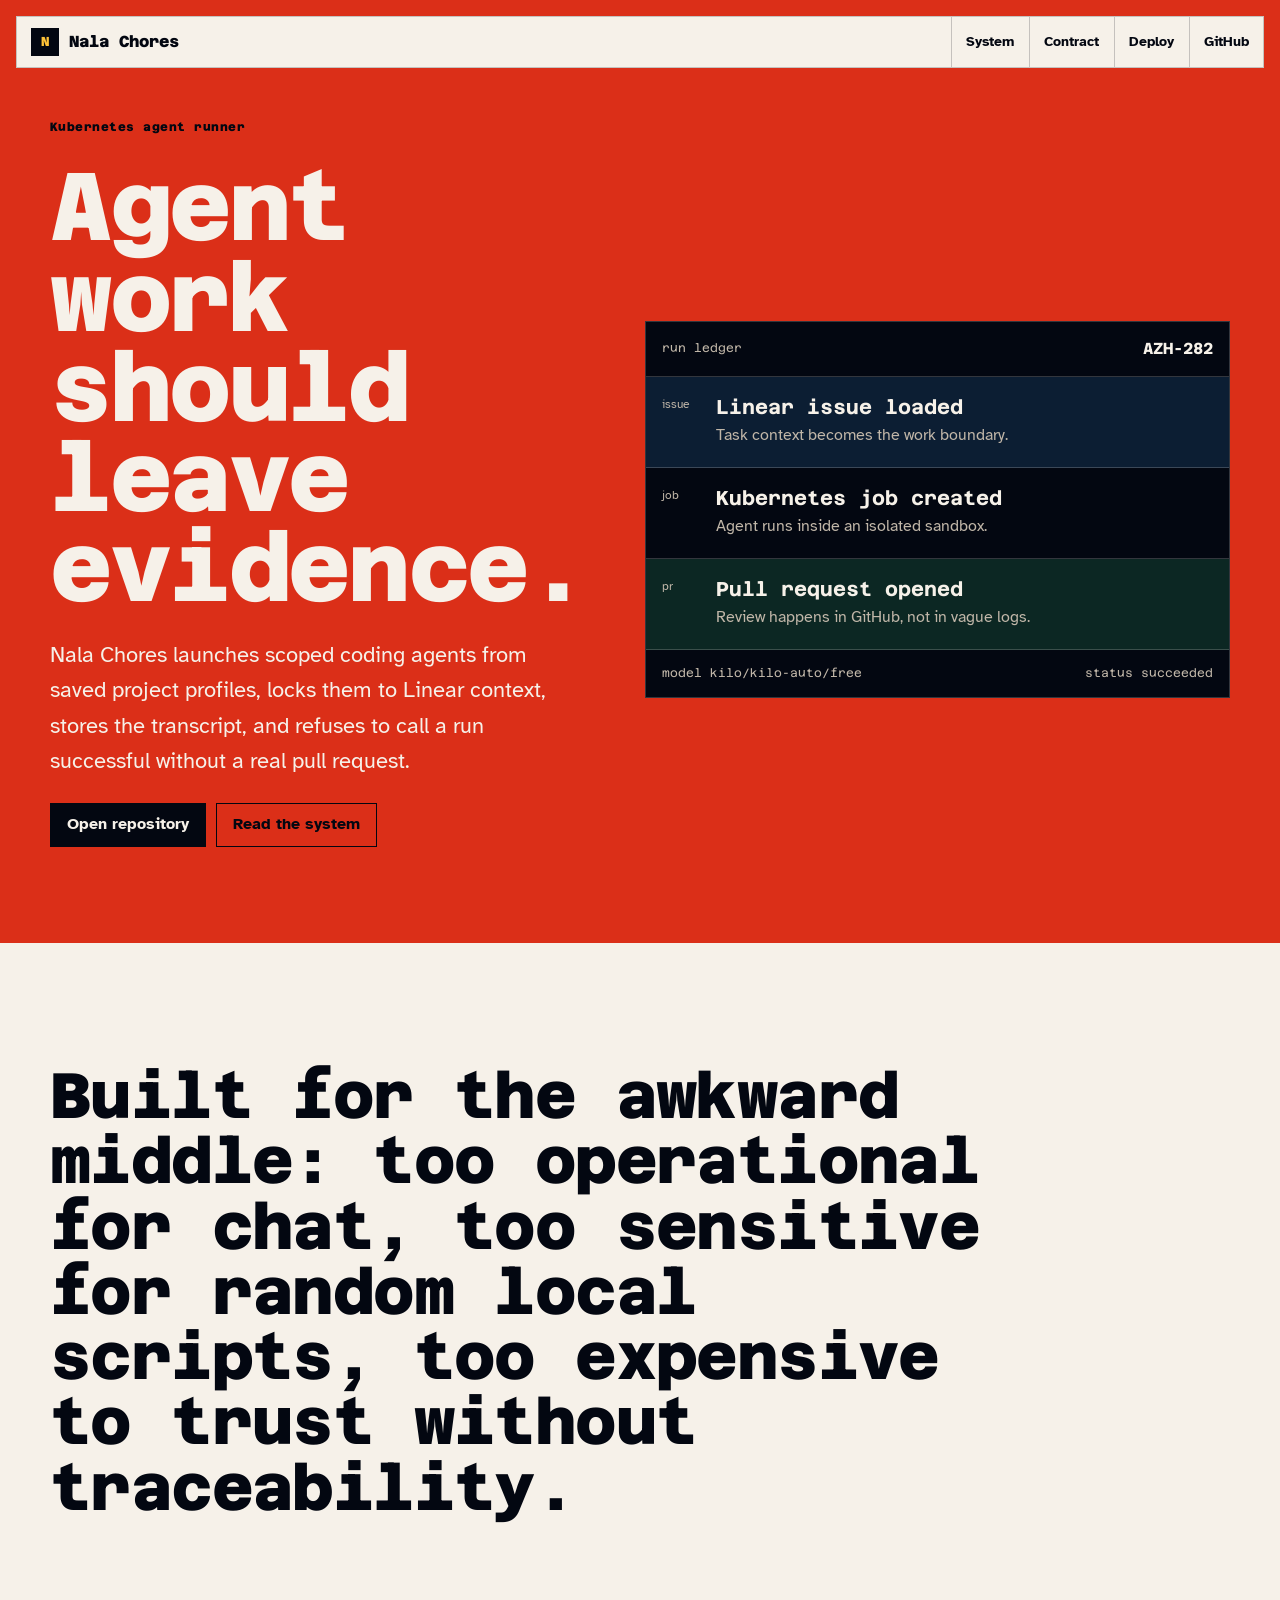
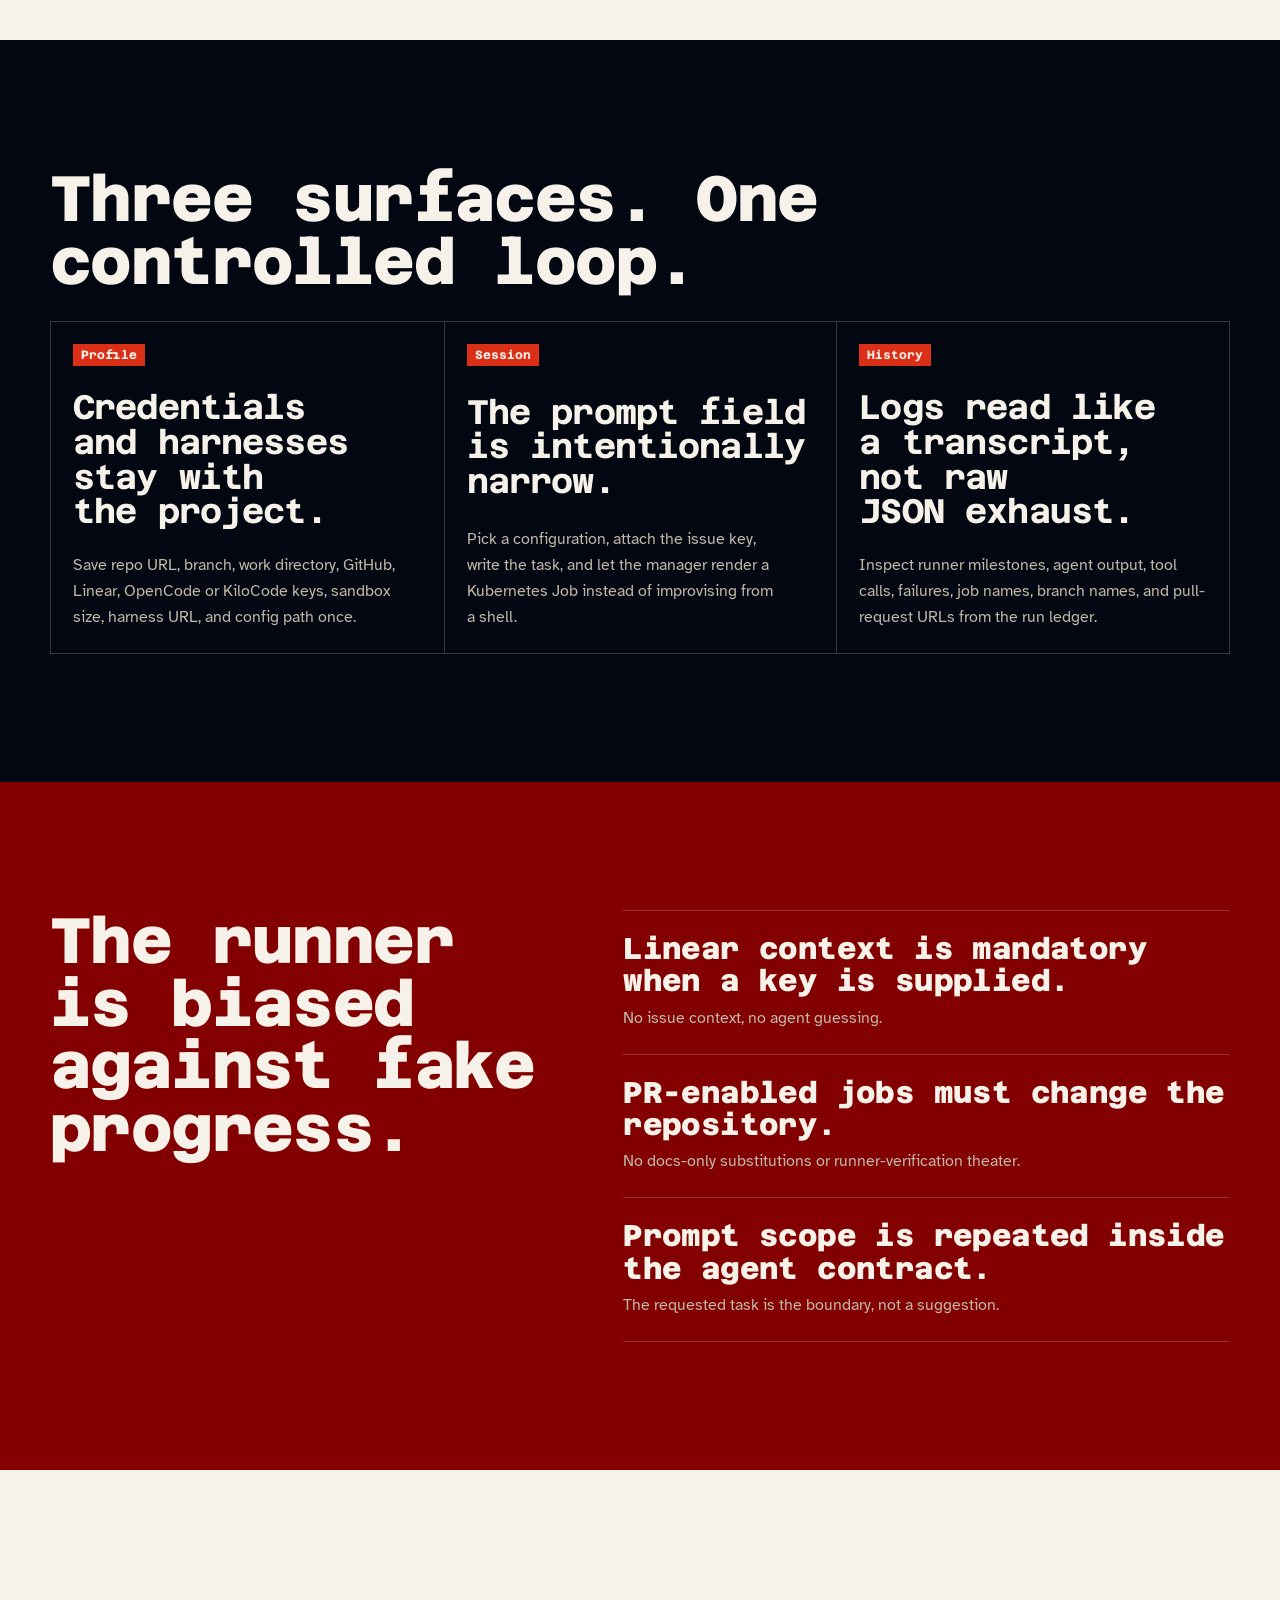
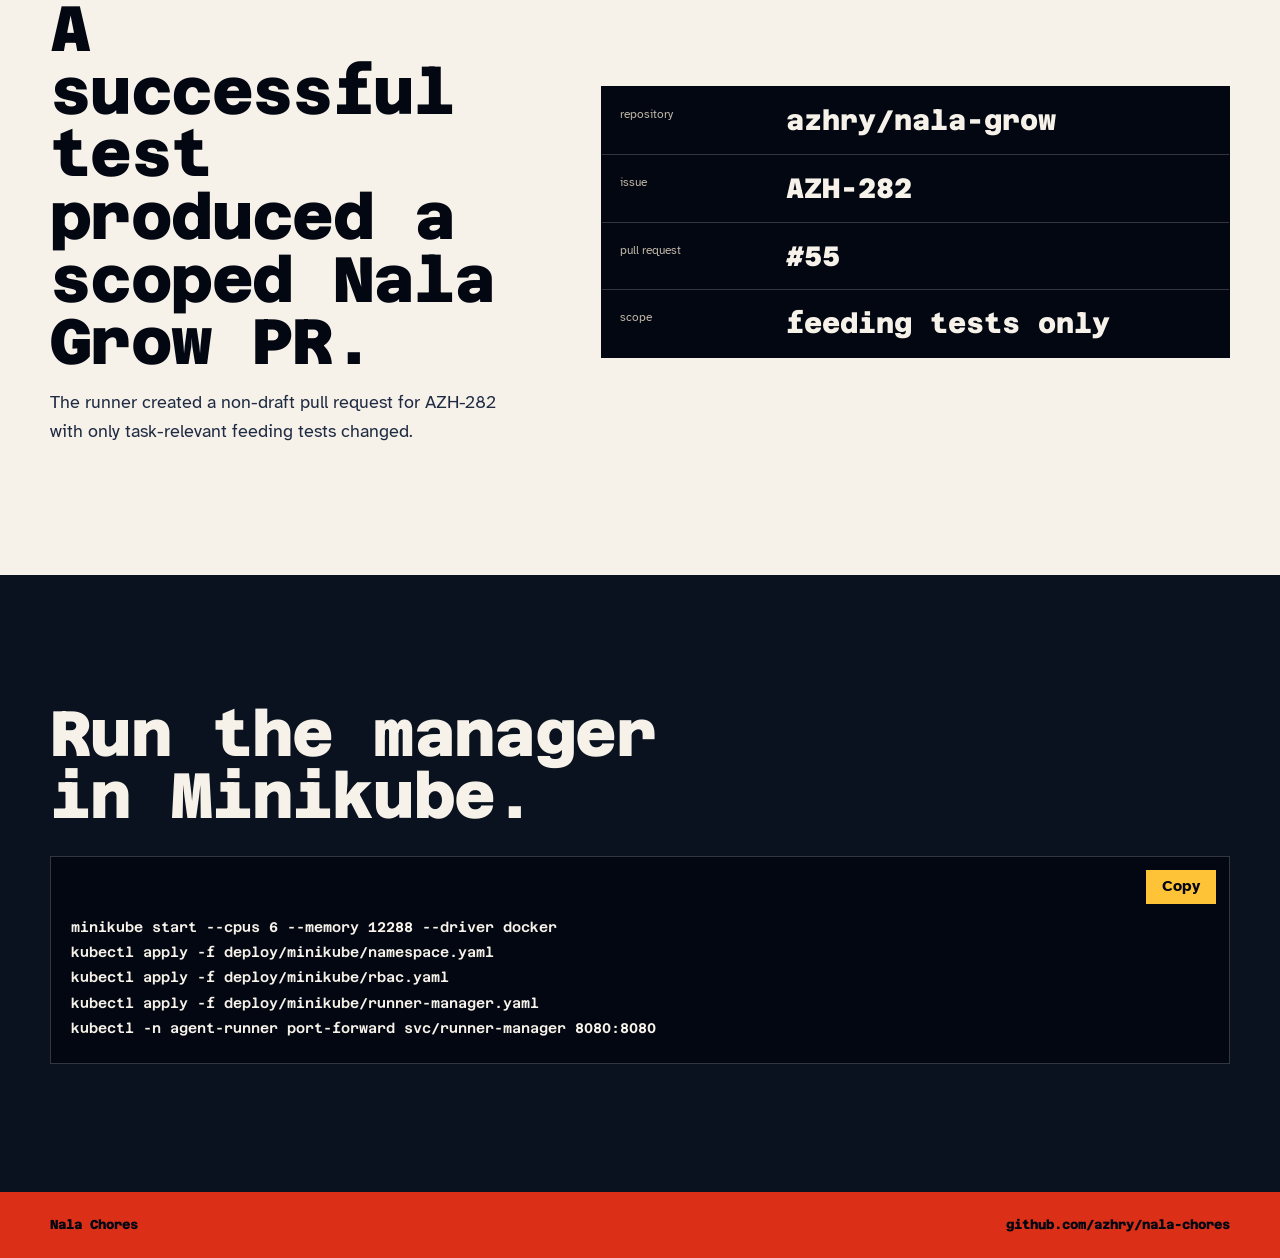
==== commit c47f9cba: "Rebuild GitHub Pages brand site" ====
--- a/docs/index.html
+++ b/docs/index.html
@@ -5,229 +5,157 @@
     <meta name="viewport" content="width=device-width, initial-scale=1" />
     <meta
       name="description"
-      content="Nala Chores is a Minikube agent runner for Linear-scoped GitHub work, saved project configurations, readable session logs, and real pull-request output."
+      content="Nala Chores turns agent work into scoped Kubernetes jobs with saved project profiles, Linear context, readable logs, and pull-request guarantees."
     />
-    <title>Nala Chores - Agent Runner</title>
+    <title>Nala Chores - Kubernetes Agent Runner</title>
     <link rel="preconnect" href="https://fonts.googleapis.com" />
     <link rel="preconnect" href="https://fonts.gstatic.com" crossorigin />
     <link
-      href="https://fonts.googleapis.com/css2?family=Geist:wght@500;600;700&family=Inter:wght@400;500;600;700&family=JetBrains+Mono:wght@500;600&display=swap"
+      href="https://fonts.googleapis.com/css2?family=Atkinson+Hyperlegible:wght@400;700&family=Azeret+Mono:wght@500;600;700;800&display=swap"
       rel="stylesheet"
     />
     <link rel="stylesheet" href="./styles.css" />
   </head>
   <body>
-    <header class="topbar" data-elevated="false">
-      <a class="brand" href="#top" aria-label="Nala Chores home">
-        <span class="brand-mark" aria-hidden="true">
-          <span></span>
-          <span></span>
-        </span>
+    <header class="site-header">
+      <a class="wordmark" href="#top" aria-label="Nala Chores home">
+        <span class="mark" aria-hidden="true">N</span>
         <span>Nala Chores</span>
       </a>
       <nav aria-label="Primary">
-        <a href="#operate">Operate</a>
-        <a href="#interface">Interface</a>
-        <a href="#guardrails">Guardrails</a>
+        <a href="#system">System</a>
+        <a href="#contract">Contract</a>
+        <a href="#deploy">Deploy</a>
         <a href="https://github.com/azhry/nala-chores">GitHub</a>
       </nav>
     </header>
 
     <main id="top">
       <section class="hero" aria-labelledby="hero-title">
-        <div class="hero-copy">
-          <p class="eyebrow">Minikube agent runner</p>
-          <h1 id="hero-title">Nala Chores runs agents like production jobs.</h1>
-          <p>
-            Save a project profile, attach Linear context, launch KiloCode or OpenCode in Kubernetes,
-            and keep every session inspectable until it creates the pull request it was asked for.
+        <div class="hero-panel">
+          <p class="kicker">Kubernetes agent runner</p>
+          <h1 id="hero-title">Agent work should leave evidence.</h1>
+          <p class="hero-copy">
+            Nala Chores launches scoped coding agents from saved project profiles, locks them to
+            Linear context, stores the transcript, and refuses to call a run successful without a
+            real pull request.
           </p>
-          <div class="hero-actions">
-            <a class="button primary" href="https://github.com/azhry/nala-chores">
-              <span>View repo</span>
-              <svg aria-hidden="true" viewBox="0 0 20 20">
-                <path d="M7.2 4.6h8.2v8.2M15.1 4.9 4.7 15.3" />
-              </svg>
-            </a>
-            <a class="button secondary" href="#interface">See the UI</a>
+          <div class="actions">
+            <a class="button primary" href="https://github.com/azhry/nala-chores">Open repository</a>
+            <a class="button secondary" href="#system">Read the system</a>
           </div>
         </div>
 
-        <div class="console-preview" aria-label="Nala Chores run preview">
-          <div class="window-bar">
-            <div class="traffic" aria-hidden="true">
-              <span></span>
-              <span></span>
-              <span></span>
+        <div class="artifact" aria-label="Nala Chores execution artifact">
+          <div class="artifact-top">
+            <span>run ledger</span>
+            <strong>AZH-282</strong>
+          </div>
+          <div class="route">
+            <div class="route-node active">
+              <span>issue</span>
+              <strong>Linear issue loaded</strong>
+              <p>Task context becomes the work boundary.</p>
             </div>
-            <span>nala-grow / AZH-282</span>
+            <div class="route-node">
+              <span>job</span>
+              <strong>Kubernetes job created</strong>
+              <p>Agent runs inside an isolated sandbox.</p>
+            </div>
+            <div class="route-node complete">
+              <span>pr</span>
+              <strong>Pull request opened</strong>
+              <p>Review happens in GitHub, not in vague logs.</p>
+            </div>
           </div>
-          <div class="run-header">
-            <div>
-              <span class="status-dot"></span>
-              <strong>Run succeeded</strong>
-            </div>
-            <a href="https://github.com/azhry/nala-grow/pull/55">PR #55</a>
+          <div class="artifact-bottom">
+            <code>model kilo/kilo-auto/free</code>
+            <code>status succeeded</code>
           </div>
-          <div class="chat-log">
-            <article class="message runner">
-              <span>Runner</span>
-              <p>Loaded Linear issue AZH-282 and locked scope to the requested feeding task.</p>
-            </article>
-            <article class="message agent">
-              <span>KiloCode</span>
-              <p>Found FE-006 already implemented. Adding task-relevant tests only.</p>
-            </article>
-            <article class="message tool">
-              <span>Checks</span>
-              <p>npm run test:unit - 226 passed across 22 suites.</p>
-            </article>
-          </div>
-          <dl class="run-facts">
-            <div>
-              <dt>Provider</dt>
-              <dd>KiloCode free</dd>
-            </div>
-            <div>
-              <dt>Cluster</dt>
-              <dd>Minikube</dd>
-            </div>
-            <div>
-              <dt>Scope</dt>
-              <dd>Linear locked</dd>
-            </div>
-          </dl>
         </div>
       </section>
 
-      <section class="strip" aria-label="Runner capabilities">
-        <div>
-          <strong>Saved secrets</strong>
-          <span>Credentials are configured once per project profile.</span>
-        </div>
-        <div>
-          <strong>Harness-aware</strong>
-          <span>Profiles can point at the harness repo a project expects.</span>
-        </div>
-        <div>
-          <strong>PR-producing</strong>
-          <span>Successful runs must push real changes and return a PR URL.</span>
-        </div>
+      <section class="manifesto" aria-label="Core statement">
+        <p>
+          Built for the awkward middle: too operational for chat, too sensitive for random local
+          scripts, too expensive to trust without traceability.
+        </p>
       </section>
 
-      <section class="section operate" id="operate" aria-labelledby="operate-title">
-        <div class="section-heading">
-          <p class="eyebrow">Operate</p>
-          <h2 id="operate-title">The workflow is deliberately narrow.</h2>
-          <p>
-            Nala Chores is not a general chat box. It is a run launcher with the context, logs,
-            and guardrails needed to turn a specific repo task into a reviewable branch.
-          </p>
+      <section class="system" id="system" aria-labelledby="system-title">
+        <div class="section-copy">
+          <h2 id="system-title">Three surfaces. One controlled loop.</h2>
         </div>
-        <div class="flow">
+        <div class="system-board">
           <article>
-            <span>01</span>
-            <h3>Configure</h3>
-            <p>Add repo URL, base branch, GitHub token, Linear token, agent provider, model, sandbox size, and harness URL.</p>
+            <span>Profile</span>
+            <h3>Credentials and harnesses stay with the project.</h3>
+            <p>
+              Save repo URL, branch, work directory, GitHub, Linear, OpenCode or KiloCode keys,
+              sandbox size, harness URL, and config path once.
+            </p>
           </article>
           <article>
-            <span>02</span>
-            <h3>Launch</h3>
-            <p>Select a profile, enter the prompt, attach the Linear issue key, and run it as an isolated Kubernetes job.</p>
+            <span>Session</span>
+            <h3>The prompt field is intentionally narrow.</h3>
+            <p>
+              Pick a configuration, attach the issue key, write the task, and let the manager render
+              a Kubernetes Job instead of improvising from a shell.
+            </p>
           </article>
           <article>
-            <span>03</span>
-            <h3>Inspect</h3>
-            <p>Read the transcript as conversation: runner milestones, agent messages, tool output, errors, branches, and PR links.</p>
-          </article>
-          <article>
-            <span>04</span>
-            <h3>Review</h3>
-            <p>Open the generated PR only after the runner verifies there were real repo changes and a non-draft pull request.</p>
+            <span>History</span>
+            <h3>Logs read like a transcript, not raw JSON exhaust.</h3>
+            <p>
+              Inspect runner milestones, agent output, tool calls, failures, job names, branch names,
+              and pull-request URLs from the run ledger.
+            </p>
           </article>
         </div>
       </section>
 
-      <section class="section interface" id="interface" aria-labelledby="interface-title">
-        <div class="section-heading">
-          <p class="eyebrow">Interface</p>
-          <h2 id="interface-title">Built for reading long-running work.</h2>
+      <section class="contract" id="contract" aria-labelledby="contract-title">
+        <div>
+          <h2 id="contract-title">The runner is biased against fake progress.</h2>
+        </div>
+        <ul>
+          <li>
+            <strong>Linear context is mandatory when a key is supplied.</strong>
+            <span>No issue context, no agent guessing.</span>
+          </li>
+          <li>
+            <strong>PR-enabled jobs must change the repository.</strong>
+            <span>No docs-only substitutions or runner-verification theater.</span>
+          </li>
+          <li>
+            <strong>Prompt scope is repeated inside the agent contract.</strong>
+            <span>The requested task is the boundary, not a suggestion.</span>
+          </li>
+        </ul>
+      </section>
+
+      <section class="proof" aria-labelledby="proof-title">
+        <div class="proof-copy">
+          <h2 id="proof-title">A successful test produced a scoped Nala Grow PR.</h2>
           <p>
-            The web UI is organized around the repeated things you actually do: manage project
-            configurations, start scoped sessions, and audit history without reading raw JSON.
+            The runner created a non-draft pull request for AZH-282 with only task-relevant feeding
+            tests changed.
           </p>
         </div>
-
-        <div class="showcase">
-          <aside class="shot-picker" aria-label="Screenshot selector">
-            <button class="active" type="button" data-shot="run-details" aria-pressed="true">
-              <strong>Session detail</strong>
-              <span>Chat logs, status, branch, and PR output.</span>
-            </button>
-            <button type="button" data-shot="configurations" aria-pressed="false">
-              <strong>Configurations</strong>
-              <span>Saved repo credentials and harness settings.</span>
-            </button>
-            <button type="button" data-shot="run-session" aria-pressed="false">
-              <strong>Run form</strong>
-              <span>Prompt, profile selector, and Linear issue key.</span>
-            </button>
-            <button type="button" data-shot="history" aria-pressed="false">
-              <strong>History</strong>
-              <span>Every run grouped by configuration and outcome.</span>
-            </button>
-          </aside>
-
-          <figure class="shot-frame">
-            <img
-              data-shot-image
-              src="./assets/run-details.png"
-              alt="Nala Chores session detail screen showing readable chat-style run logs"
-            />
-            <figcaption>
-              <strong data-shot-title>Session detail</strong>
-              <span data-shot-body>Chat logs separate runner milestones, agent output, tool calls, failures, and PR results.</span>
-            </figcaption>
-          </figure>
+        <div class="receipt" aria-label="Verified pull request receipt">
+          <div><span>repository</span><strong>azhry/nala-grow</strong></div>
+          <div><span>issue</span><strong>AZH-282</strong></div>
+          <div><span>pull request</span><strong>#55</strong></div>
+          <div><span>scope</span><strong>feeding tests only</strong></div>
         </div>
       </section>
 
-      <section class="section guardrails" id="guardrails" aria-labelledby="guardrails-title">
-        <div class="guardrail-copy">
-          <p class="eyebrow">Guardrails</p>
-          <h2 id="guardrails-title">The runner refuses nearby work.</h2>
-          <p>
-            Linear-scoped sessions must load the issue context. PR-enabled runs must leave a Git diff.
-            If an agent cannot complete the specified task, it must fail clearly instead of inventing
-            documentation, verification notes, or unrelated cleanup.
-          </p>
+      <section class="deploy" id="deploy" aria-labelledby="deploy-title">
+        <div class="section-copy">
+          <h2 id="deploy-title">Run the manager in Minikube.</h2>
         </div>
-        <div class="policy-list">
-          <div>
-            <span></span>
-            <strong>No substitute tasks</strong>
-            <p>The prompt explicitly forbids runner-verification and docs-only fallbacks.</p>
-          </div>
-          <div>
-            <span></span>
-            <strong>Linear context required</strong>
-            <p>When an issue key is provided, missing Linear context is a hard failure.</p>
-          </div>
-          <div>
-            <span></span>
-            <strong>Real PR contract</strong>
-            <p>A successful run must produce committed changes, push a branch, and return a PR URL.</p>
-          </div>
-        </div>
-      </section>
-
-      <section class="section deploy" aria-labelledby="deploy-title">
-        <div class="section-heading compact">
-          <p class="eyebrow">Deploy</p>
-          <h2 id="deploy-title">Bring it up locally.</h2>
-        </div>
-        <div class="command">
-          <button class="copy-button" type="button" data-copy-target="install-command">Copy</button>
+        <div class="command-shell">
+          <button type="button" data-copy-target="install-command">Copy</button>
           <pre id="install-command"><code>minikube start --cpus 6 --memory 12288 --driver docker
 kubectl apply -f deploy/minikube/namespace.yaml
 kubectl apply -f deploy/minikube/rbac.yaml
--- a/docs/styles.css
+++ b/docs/styles.css
@@ -1,24 +1,19 @@
 :root {
   color-scheme: dark;
-  --bg: #090a0a;
-  --panel: #111313;
-  --panel-2: #171a1a;
-  --panel-3: #202424;
-  --text: #f5f2eb;
-  --muted: #aaa79f;
-  --subtle: #77746d;
-  --line: rgba(245, 242, 235, 0.12);
-  --line-strong: rgba(245, 242, 235, 0.22);
-  --amber: #f0b35b;
-  --mint: #7fd8be;
-  --blue: #91b8ff;
-  --red: #ff786f;
-  --shadow: 0 24px 80px rgba(0, 0, 0, 0.42);
+  --field: oklch(58% 0.21 31);
+  --field-deep: oklch(38% 0.16 31);
+  --ink: oklch(13% 0.025 260);
+  --ink-2: oklch(18% 0.03 260);
+  --paper: oklch(96% 0.012 80);
+  --muted: oklch(78% 0.022 75);
+  --line: oklch(96% 0.012 80 / 0.2);
+  --line-dark: oklch(13% 0.025 260 / 0.2);
+  --acid: oklch(82% 0.18 156);
+  --blueprint: oklch(72% 0.16 248);
+  --warning: oklch(85% 0.16 83);
+  --body: "Atkinson Hyperlegible", ui-sans-serif, system-ui, sans-serif;
+  --display: "Azeret Mono", ui-monospace, SFMono-Regular, Menlo, Consolas, monospace;
   --ease-out: cubic-bezier(0.23, 1, 0.32, 1);
-  --ease-in-out: cubic-bezier(0.77, 0, 0.175, 1);
-  --sans: Inter, ui-sans-serif, system-ui, -apple-system, BlinkMacSystemFont, "Segoe UI", sans-serif;
-  --display: Geist, var(--sans);
-  --mono: "JetBrains Mono", ui-monospace, SFMono-Regular, Menlo, Consolas, monospace;
 }
 
 * {
@@ -32,24 +27,9 @@
 body {
   margin: 0;
   min-width: 320px;
-  background:
-    linear-gradient(180deg, rgba(240, 179, 91, 0.07), transparent 460px),
-    radial-gradient(circle at 70% 0%, rgba(127, 216, 190, 0.09), transparent 380px),
-    var(--bg);
-  color: var(--text);
-  font: 15px/1.58 var(--sans);
-}
-
-body::before {
-  position: fixed;
-  inset: 0;
-  z-index: -1;
-  pointer-events: none;
-  content: "";
-  background-image: linear-gradient(rgba(245, 242, 235, 0.04) 1px, transparent 1px),
-    linear-gradient(90deg, rgba(245, 242, 235, 0.04) 1px, transparent 1px);
-  background-size: 48px 48px;
-  mask-image: linear-gradient(to bottom, black, transparent 72%);
+  background: var(--field);
+  color: var(--paper);
+  font: 16px/1.62 var(--body);
 }
 
 a {
@@ -61,721 +41,501 @@
   font: inherit;
 }
 
-img {
-  display: block;
-  max-width: 100%;
-}
-
+h1,
+h2,
+h3,
 p,
+pre {
+  margin: 0;
+}
+
+h1,
+h2,
+h3,
+.wordmark,
+.kicker,
+code {
+  font-family: var(--display);
+}
+
 h1,
 h2,
 h3 {
-  margin: 0;
-}
-
-h1,
-h2,
-h3 {
-  font-family: var(--display);
-  letter-spacing: 0;
-}
-
-.topbar {
+  letter-spacing: -0.025em;
+  text-wrap: balance;
+}
+
+.site-header {
   position: fixed;
-  inset: 14px max(14px, calc((100vw - 1180px) / 2)) auto;
-  z-index: 50;
+  inset: 16px 16px auto;
+  z-index: 20;
   display: flex;
-  height: 54px;
+  min-height: 52px;
   align-items: center;
   justify-content: space-between;
-  gap: 20px;
-  padding: 0 10px 0 12px;
-  border: 1px solid var(--line);
-  border-radius: 8px;
-  background: rgba(9, 10, 10, 0.76);
-  box-shadow: 0 10px 34px rgba(0, 0, 0, 0.2);
-  backdrop-filter: blur(18px);
-  transition: border-color 180ms var(--ease-out), background 180ms var(--ease-out);
-}
-
-.topbar[data-elevated="true"] {
-  border-color: var(--line-strong);
-  background: rgba(9, 10, 10, 0.9);
-}
-
-.brand,
-.topbar nav,
-.hero-actions,
-.window-bar,
-.run-header,
-.traffic,
-.run-facts,
-.strip,
-.footer {
+  gap: 18px;
+  border: 1px solid var(--line-dark);
+  background: var(--paper);
+  color: var(--ink);
+  transition: transform 180ms var(--ease-out), background 180ms var(--ease-out);
+}
+
+.site-header[data-scrolled] {
+  background: oklch(96% 0.012 80 / 0.94);
+}
+
+.wordmark,
+.site-header nav {
   display: flex;
   align-items: center;
 }
 
-.brand {
+.wordmark {
   gap: 10px;
+  padding: 0 14px;
+  font-weight: 800;
+}
+
+.mark {
+  display: grid;
+  width: 28px;
+  height: 28px;
+  place-items: center;
+  background: var(--ink);
+  color: var(--warning);
+  font-size: 13px;
+}
+
+.site-header nav {
+  gap: 1px;
+  align-self: stretch;
+}
+
+.site-header nav a {
+  display: grid;
+  place-items: center;
+  min-height: 50px;
+  padding: 0 14px;
+  border-left: 1px solid var(--line-dark);
+  font-size: 14px;
   font-weight: 700;
-  white-space: nowrap;
-}
-
-.brand-mark {
-  position: relative;
-  display: grid;
-  width: 30px;
-  height: 30px;
-  place-items: center;
-  border: 1px solid rgba(240, 179, 91, 0.45);
-  border-radius: 7px;
-  background: #17130d;
-}
-
-.brand-mark span {
-  position: absolute;
-  width: 12px;
-  height: 12px;
-  border: 2px solid var(--amber);
-  border-radius: 4px;
-}
-
-.brand-mark span:first-child {
-  transform: translate(-4px, -4px);
-}
-
-.brand-mark span:last-child {
-  border-color: var(--mint);
-  transform: translate(4px, 4px);
-}
-
-.topbar nav {
-  gap: 2px;
-}
-
-.topbar nav a {
-  border-radius: 7px;
-  color: var(--muted);
-  font-size: 13px;
-  font-weight: 600;
-  padding: 7px 10px;
-  transition: color 150ms var(--ease-out), background 150ms var(--ease-out),
-    transform 140ms var(--ease-out);
-}
-
-.hero,
-.section,
-.strip,
-.footer {
-  width: min(1180px, calc(100% - 32px));
-  margin: 0 auto;
+  transition: background 160ms var(--ease-out), color 160ms var(--ease-out), transform 140ms var(--ease-out);
 }
 
 .hero {
   display: grid;
-  min-height: 92svh;
-  grid-template-columns: minmax(0, 0.9fr) minmax(420px, 1.1fr);
-  gap: clamp(28px, 5vw, 72px);
-  align-items: center;
-  padding: 118px 0 48px;
+  min-height: 100svh;
+  grid-template-columns: minmax(0, 0.94fr) minmax(420px, 1.06fr);
+  gap: clamp(28px, 6vw, 80px);
+  align-items: end;
+  padding: 118px max(20px, calc((100vw - 1180px) / 2)) 42px;
+}
+
+.hero-panel {
+  display: grid;
+  gap: 24px;
+  padding-bottom: clamp(18px, 6vh, 72px);
+}
+
+.kicker {
+  color: var(--ink);
+  font-size: 12px;
+  font-weight: 800;
+  letter-spacing: 0.04em;
+}
+
+h1 {
+  max-width: 760px;
+  color: var(--paper);
+  font-size: clamp(48px, 8vw, 96px);
+  font-weight: 800;
+  line-height: 0.94;
 }
 
 .hero-copy {
-  display: grid;
-  gap: 22px;
-}
-
-.eyebrow {
-  color: var(--mint);
-  font: 700 11px/1.2 var(--mono);
-  letter-spacing: 0.08em;
-  text-transform: uppercase;
-}
-
-h1 {
-  max-width: 700px;
-  font-size: clamp(48px, 8vw, 96px);
-  line-height: 0.93;
-}
-
-h2 {
-  max-width: 780px;
-  font-size: clamp(32px, 4.8vw, 58px);
-  line-height: 0.98;
-}
-
-h3 {
-  font-size: 21px;
-  line-height: 1.12;
-}
-
-.hero-copy p:not(.eyebrow),
-.section-heading p,
-.guardrail-copy p {
-  max-width: 680px;
-  color: var(--muted);
-  font-size: clamp(16px, 2vw, 19px);
-}
-
-.hero-actions {
+  max-width: 650px;
+  color: var(--paper);
+  font-size: clamp(18px, 2vw, 22px);
+  text-wrap: pretty;
+}
+
+.actions {
+  display: flex;
   flex-wrap: wrap;
   gap: 10px;
 }
 
 .button,
-.copy-button,
-.shot-picker button {
-  border: 1px solid var(--line);
-  border-radius: 8px;
-  cursor: pointer;
-  transition: transform 140ms var(--ease-out), border-color 160ms var(--ease-out),
-    background 160ms var(--ease-out), color 160ms var(--ease-out), opacity 160ms var(--ease-out);
-}
-
-.button {
+.command-shell button {
   display: inline-flex;
   min-height: 44px;
   align-items: center;
   justify-content: center;
-  gap: 8px;
-  padding: 0 15px;
-  font-weight: 700;
-}
-
-.button svg {
-  width: 17px;
-  height: 17px;
-  fill: none;
-  stroke: currentColor;
-  stroke-linecap: round;
-  stroke-linejoin: round;
-  stroke-width: 2;
+  border: 1px solid var(--ink);
+  padding: 0 16px;
+  font-weight: 800;
+  transition: transform 140ms var(--ease-out), background 160ms var(--ease-out), color 160ms var(--ease-out);
 }
 
 .button.primary {
-  border-color: rgba(240, 179, 91, 0.72);
-  background: var(--amber);
-  color: #1b1206;
-}
-
-.button.secondary,
-.copy-button {
-  background: rgba(245, 242, 235, 0.06);
-  color: var(--text);
-}
-
-.console-preview {
-  overflow: hidden;
-  border: 1px solid var(--line-strong);
-  border-radius: 10px;
-  background: rgba(17, 19, 19, 0.9);
-  box-shadow: var(--shadow);
-}
-
-.window-bar {
+  background: var(--ink);
+  color: var(--paper);
+}
+
+.button.secondary {
+  background: transparent;
+  color: var(--ink);
+}
+
+.artifact {
+  align-self: center;
+  border: 1px solid var(--line);
+  background: var(--ink);
+  color: var(--paper);
+}
+
+.artifact-top,
+.artifact-bottom {
+  display: flex;
+  align-items: center;
   justify-content: space-between;
   gap: 12px;
-  min-height: 42px;
-  padding: 0 14px;
+  padding: 14px 16px;
   border-bottom: 1px solid var(--line);
-  color: var(--subtle);
-  font: 600 12px/1 var(--mono);
-}
-
-.traffic {
-  gap: 6px;
-}
-
-.traffic span {
-  width: 9px;
-  height: 9px;
-  border-radius: 50%;
-  background: var(--line-strong);
-}
-
-.traffic span:first-child {
-  background: var(--red);
-}
-
-.traffic span:nth-child(2) {
-  background: var(--amber);
-}
-
-.traffic span:last-child {
-  background: var(--mint);
-}
-
-.run-header {
-  justify-content: space-between;
+  font-family: var(--display);
+}
+
+.artifact-top span,
+.artifact-bottom code,
+.route-node span,
+.receipt span {
+  color: var(--muted);
+  font-size: 12px;
+}
+
+.route {
+  display: grid;
+}
+
+.route-node {
+  position: relative;
+  display: grid;
+  grid-template-columns: 42px minmax(0, 1fr);
+  gap: 4px 12px;
+  padding: 18px 16px;
+  border-bottom: 1px solid var(--line);
+}
+
+.route-node strong,
+.route-node p {
+  grid-column: 2;
+}
+
+.route-node strong {
+  font: 700 20px/1.2 var(--display);
+}
+
+.route-node p {
+  color: var(--muted);
+}
+
+.route-node.active {
+  background: oklch(72% 0.16 248 / 0.14);
+}
+
+.route-node.complete {
+  background: oklch(82% 0.18 156 / 0.14);
+}
+
+.artifact-bottom {
+  border-bottom: 0;
+}
+
+.manifesto {
+  background: var(--paper);
+  color: var(--ink);
+  padding: clamp(56px, 10vw, 120px) max(20px, calc((100vw - 1180px) / 2));
+}
+
+.manifesto p {
+  max-width: 980px;
+  font: 800 clamp(32px, 5vw, 68px) / 1.02 var(--display);
+  letter-spacing: -0.025em;
+  text-wrap: balance;
+}
+
+.system,
+.contract,
+.proof,
+.deploy {
+  padding: clamp(70px, 10vw, 132px) max(20px, calc((100vw - 1180px) / 2));
+}
+
+.section-copy {
+  display: grid;
+  max-width: 820px;
+  gap: 14px;
+  margin-bottom: 28px;
+}
+
+h2 {
+  max-width: 900px;
+  font-size: clamp(34px, 5vw, 72px);
+  font-weight: 800;
+  line-height: 0.98;
+}
+
+.system {
+  background: var(--ink);
+  color: var(--paper);
+}
+
+.system-board {
+  display: grid;
+  grid-template-columns: repeat(3, minmax(0, 1fr));
+  border: 1px solid var(--line);
+}
+
+.system-board article {
+  display: grid;
+  min-height: 320px;
+  align-content: space-between;
+  gap: 24px;
+  padding: 22px;
+}
+
+.system-board article + article {
+  border-left: 1px solid var(--line);
+}
+
+.system-board span {
+  width: fit-content;
+  background: var(--field);
+  color: var(--paper);
+  padding: 5px 8px;
+  font: 700 12px/1 var(--display);
+}
+
+.system-board h3 {
+  max-width: 360px;
+  font-size: clamp(22px, 3vw, 34px);
+  line-height: 1.02;
+}
+
+.system-board p {
+  color: var(--muted);
+  text-wrap: pretty;
+}
+
+.contract {
+  display: grid;
+  grid-template-columns: minmax(0, 0.9fr) minmax(360px, 1.1fr);
+  gap: clamp(26px, 6vw, 84px);
+  background: var(--field-deep);
+}
+
+.contract ul {
+  display: grid;
+  gap: 0;
+  margin: 0;
+  padding: 0;
+  list-style: none;
+  border-top: 1px solid var(--line);
+}
+
+.contract li {
+  display: grid;
+  gap: 8px;
+  padding: 22px 0;
+  border-bottom: 1px solid var(--line);
+}
+
+.contract strong {
+  color: var(--paper);
+  font: 800 clamp(20px, 2.4vw, 30px) / 1.08 var(--display);
+  letter-spacing: -0.02em;
+}
+
+.contract span {
+  color: var(--muted);
+}
+
+.proof {
+  display: grid;
+  grid-template-columns: minmax(0, 0.86fr) minmax(340px, 1.14fr);
+  gap: clamp(26px, 6vw, 76px);
+  align-items: center;
+  background: var(--paper);
+  color: var(--ink);
+}
+
+.proof-copy {
+  display: grid;
+  gap: 14px;
+}
+
+.proof-copy p:not(.label) {
+  max-width: 640px;
+  color: oklch(29% 0.045 260);
+  font-size: 18px;
+}
+
+.receipt {
+  display: grid;
+  border: 1px solid var(--line-dark);
+  background: var(--ink);
+  color: var(--paper);
+}
+
+.receipt div {
+  display: grid;
+  grid-template-columns: 150px minmax(0, 1fr);
   gap: 16px;
   padding: 18px;
   border-bottom: 1px solid var(--line);
 }
 
-.run-header div {
-  display: flex;
-  min-width: 0;
-  align-items: center;
-  gap: 9px;
-}
-
-.run-header a {
-  color: var(--blue);
-  font: 700 13px/1 var(--mono);
-}
-
-.status-dot {
-  width: 10px;
-  height: 10px;
-  border-radius: 50%;
-  background: var(--mint);
-  box-shadow: 0 0 0 5px rgba(127, 216, 190, 0.11);
-}
-
-.chat-log {
-  display: grid;
-  gap: 10px;
-  padding: 18px;
-}
-
-.message {
-  display: grid;
-  gap: 7px;
-  width: min(88%, 520px);
-  padding: 13px 14px;
+.receipt div:last-child {
+  border-bottom: 0;
+}
+
+.receipt strong {
+  font: 800 clamp(18px, 2.3vw, 28px) / 1.1 var(--display);
+  overflow-wrap: anywhere;
+}
+
+.deploy {
+  background: var(--ink-2);
+}
+
+.command-shell {
+  position: relative;
   border: 1px solid var(--line);
-  border-radius: 8px;
-  background: var(--panel-2);
-}
-
-.message span {
-  color: var(--subtle);
-  font: 700 11px/1 var(--mono);
-  text-transform: uppercase;
-}
-
-.message p {
-  color: #dfdcd4;
-}
-
-.message.agent {
-  justify-self: end;
-  border-color: rgba(240, 179, 91, 0.24);
-  background: #201b13;
-}
-
-.message.tool {
-  border-color: rgba(127, 216, 190, 0.24);
-  background: #14201c;
-}
-
-.run-facts {
-  display: grid;
-  grid-template-columns: repeat(3, 1fr);
-  border-top: 1px solid var(--line);
-}
-
-.run-facts div {
-  padding: 16px;
-}
-
-.run-facts div + div {
-  border-left: 1px solid var(--line);
-}
-
-.run-facts dt {
-  color: var(--subtle);
-  font: 700 11px/1 var(--mono);
-  text-transform: uppercase;
-}
-
-.run-facts dd {
-  margin: 7px 0 0;
-  font-weight: 700;
-}
-
-.strip {
-  display: grid;
-  grid-template-columns: repeat(3, 1fr);
-  gap: 0;
-  overflow: hidden;
-  border: 1px solid var(--line);
-  border-radius: 10px;
-  background: rgba(17, 19, 19, 0.74);
-}
-
-.strip div {
-  display: grid;
-  gap: 6px;
-  padding: 18px;
-}
-
-.strip div + div {
-  border-left: 1px solid var(--line);
-}
-
-.strip span {
-  color: var(--muted);
-}
-
-.section {
-  padding: 94px 0;
-}
-
-.section-heading {
-  display: grid;
-  gap: 14px;
-  margin-bottom: 26px;
-}
-
-.section-heading.compact {
-  margin-bottom: 20px;
-}
-
-.flow {
-  display: grid;
-  grid-template-columns: repeat(4, minmax(0, 1fr));
-  border: 1px solid var(--line);
-  border-radius: 10px;
-  overflow: hidden;
-  background: rgba(17, 19, 19, 0.72);
-}
-
-.flow article {
-  display: grid;
-  min-height: 250px;
-  align-content: space-between;
-  gap: 18px;
-  padding: 20px;
-  transition: background 180ms var(--ease-out);
-}
-
-.flow article + article {
-  border-left: 1px solid var(--line);
-}
-
-.flow span {
-  color: var(--amber);
-  font: 700 12px/1 var(--mono);
-}
-
-.flow p,
-.policy-list p {
-  color: var(--muted);
-}
-
-.showcase {
-  display: grid;
-  grid-template-columns: 320px minmax(0, 1fr);
-  gap: 14px;
-}
-
-.shot-picker {
-  display: grid;
-  gap: 8px;
-  align-content: start;
-}
-
-.shot-picker button {
-  display: grid;
-  gap: 6px;
-  width: 100%;
-  min-height: 86px;
-  padding: 14px;
-  text-align: left;
-  background: rgba(245, 242, 235, 0.035);
-  color: var(--text);
-}
-
-.shot-picker button span {
-  color: var(--muted);
-  font-size: 13px;
-}
-
-.shot-picker button.active {
-  border-color: rgba(240, 179, 91, 0.55);
-  background: rgba(240, 179, 91, 0.11);
-}
-
-.shot-frame {
-  margin: 0;
-  overflow: hidden;
-  border: 1px solid var(--line);
-  border-radius: 10px;
-  background: #0c0d0d;
-  box-shadow: var(--shadow);
-}
-
-.shot-frame img {
-  width: 100%;
-  height: min(68vh, 720px);
-  object-fit: cover;
-  object-position: top center;
-  opacity: 1;
-  transition: opacity 180ms var(--ease-out), filter 180ms var(--ease-out);
-}
-
-.shot-frame img[data-changing="true"] {
-  opacity: 0.72;
-  filter: blur(2px);
-}
-
-.shot-frame figcaption {
-  display: grid;
-  gap: 5px;
-  padding: 14px 16px;
-  border-top: 1px solid var(--line);
-}
-
-.shot-frame figcaption span {
-  color: var(--muted);
-}
-
-.guardrails {
-  display: grid;
-  grid-template-columns: minmax(0, 0.9fr) minmax(360px, 1.1fr);
-  gap: 28px;
-  align-items: start;
-}
-
-.guardrail-copy {
-  display: grid;
-  gap: 14px;
-  position: sticky;
-  top: 96px;
-}
-
-.policy-list {
-  display: grid;
-  gap: 10px;
-}
-
-.policy-list div {
-  position: relative;
-  display: grid;
-  gap: 7px;
-  padding: 18px 18px 18px 52px;
-  border: 1px solid var(--line);
-  border-radius: 10px;
-  background: rgba(17, 19, 19, 0.72);
-}
-
-.policy-list div > span {
-  position: absolute;
-  top: 20px;
-  left: 18px;
-  width: 16px;
-  height: 16px;
-  border: 1px solid rgba(127, 216, 190, 0.5);
-  border-radius: 50%;
-}
-
-.policy-list div > span::after {
-  position: absolute;
-  inset: 4px;
-  border-radius: 50%;
-  background: var(--mint);
-  content: "";
-}
-
-.command {
-  position: relative;
-  overflow: hidden;
-  border: 1px solid var(--line);
-  border-radius: 10px;
-  background: #0d0f0f;
-}
-
-.copy-button {
+  background: var(--ink);
+}
+
+.command-shell button {
   position: absolute;
   top: 12px;
   right: 12px;
-  min-height: 34px;
-  padding: 0 12px;
-  z-index: 1;
+  min-height: 36px;
+  background: var(--warning);
+  color: var(--ink);
 }
 
 pre {
-  margin: 0;
   overflow: auto;
-  padding: 22px;
-  color: #e1ded6;
-  font: 13px/1.75 var(--mono);
+  padding: 58px 20px 22px;
+  color: var(--paper);
+  font: 600 14px/1.8 var(--display);
 }
 
 pre code {
-  display: block;
-  width: 100%;
-  white-space: inherit;
-  overflow-wrap: inherit;
+  white-space: pre-wrap;
+  overflow-wrap: anywhere;
 }
 
 .footer {
+  display: flex;
   justify-content: space-between;
   gap: 16px;
-  padding: 28px 0 44px;
-  color: var(--subtle);
-  font: 13px/1.4 var(--mono);
+  padding: 24px max(20px, calc((100vw - 1180px) / 2));
+  background: var(--field);
+  color: var(--ink);
+  font: 800 13px/1.4 var(--display);
 }
 
 @media (hover: hover) and (pointer: fine) {
-  .topbar nav a:hover,
-  .button.secondary:hover,
-  .copy-button:hover {
-    background: rgba(245, 242, 235, 0.1);
-    color: var(--text);
+  .site-header nav a:hover,
+  .button.secondary:hover {
+    background: var(--ink);
+    color: var(--paper);
   }
 
   .button.primary:hover {
-    background: #ffc16b;
-  }
-
-  .flow article:hover {
-    background: rgba(245, 242, 235, 0.055);
-  }
-
-  .shot-picker button:hover {
-    border-color: var(--line-strong);
-    background: rgba(245, 242, 235, 0.07);
+    background: var(--paper);
+    color: var(--ink);
+  }
+
+  .command-shell button:hover {
+    background: var(--acid);
   }
 }
 
 .button:active,
-.copy-button:active,
-.shot-picker button:active,
-.topbar nav a:active {
+.site-header nav a:active,
+.command-shell button:active {
   transform: scale(0.97);
 }
 
-@media (max-width: 940px) {
-  .topbar nav {
+@media (max-width: 920px) {
+  .site-header nav {
     display: none;
   }
 
+  .hero,
+  .contract,
+  .proof {
+    grid-template-columns: 1fr;
+  }
+
   .hero {
-    min-height: auto;
+    align-items: start;
+    padding-top: 96px;
+  }
+
+  .artifact {
+    width: 100%;
+  }
+
+  .system-board {
     grid-template-columns: 1fr;
-    padding-top: 108px;
-  }
-
-  .strip,
-  .flow,
-  .showcase,
-  .guardrails {
-    grid-template-columns: 1fr;
-  }
-
-  .strip div + div,
-  .flow article + article {
+  }
+
+  .system-board article {
+    min-height: 230px;
+  }
+
+  .system-board article + article {
+    border-top: 1px solid var(--line);
     border-left: 0;
-    border-top: 1px solid var(--line);
-  }
-
-  .flow article {
-    min-height: 170px;
-  }
-
-  .guardrail-copy {
-    position: static;
-  }
-
-  .shot-picker {
-    grid-template-columns: repeat(2, minmax(0, 1fr));
-  }
-}
-
-@media (max-width: 620px) {
-  body {
-    font-size: 14px;
-  }
-
-  .topbar {
+  }
+}
+
+@media (max-width: 560px) {
+  .site-header {
     inset: 10px 10px auto;
-    height: 50px;
-  }
-
-  .hero,
-  .section,
-  .strip,
+  }
+
+  h1 {
+    font-size: clamp(42px, 14vw, 62px);
+  }
+
+  h2 {
+    font-size: clamp(32px, 11vw, 48px);
+  }
+
+  .actions,
   .footer {
-    width: min(100% - 24px, 1180px);
-  }
-
-  .hero {
-    gap: 24px;
-    padding-top: 92px;
-    padding-bottom: 34px;
-  }
-
-  h1 {
-    font-size: clamp(42px, 14vw, 64px);
-  }
-
-  h2 {
-    font-size: clamp(30px, 11vw, 44px);
-  }
-
-  .hero-actions {
-    display: grid;
-    grid-template-columns: 1fr;
+    flex-direction: column;
   }
 
   .button {
     width: 100%;
   }
 
-  .console-preview {
-    border-radius: 8px;
-  }
-
-  .window-bar {
-    min-height: 38px;
-  }
-
-  .run-header {
-    align-items: flex-start;
-    flex-direction: column;
-  }
-
-  .message {
-    width: 100%;
-  }
-
-  .run-facts {
+  .route-node {
+    grid-template-columns: 34px minmax(0, 1fr);
+    padding: 15px 14px;
+  }
+
+  .receipt div {
     grid-template-columns: 1fr;
-  }
-
-  .run-facts div + div {
-    border-left: 0;
-    border-top: 1px solid var(--line);
-  }
-
-  .section {
-    padding: 70px 0;
-  }
-
-  .shot-picker {
-    grid-template-columns: 1fr;
-  }
-
-  .shot-picker button {
-    min-height: 72px;
-  }
-
-  .shot-frame img {
-    height: 520px;
+    gap: 6px;
   }
 
   pre {
-    padding: 58px 16px 18px;
     font-size: 12px;
-    white-space: pre-wrap;
-    overflow-wrap: anywhere;
-  }
-
-  .footer {
-    flex-direction: column;
   }
 }
 
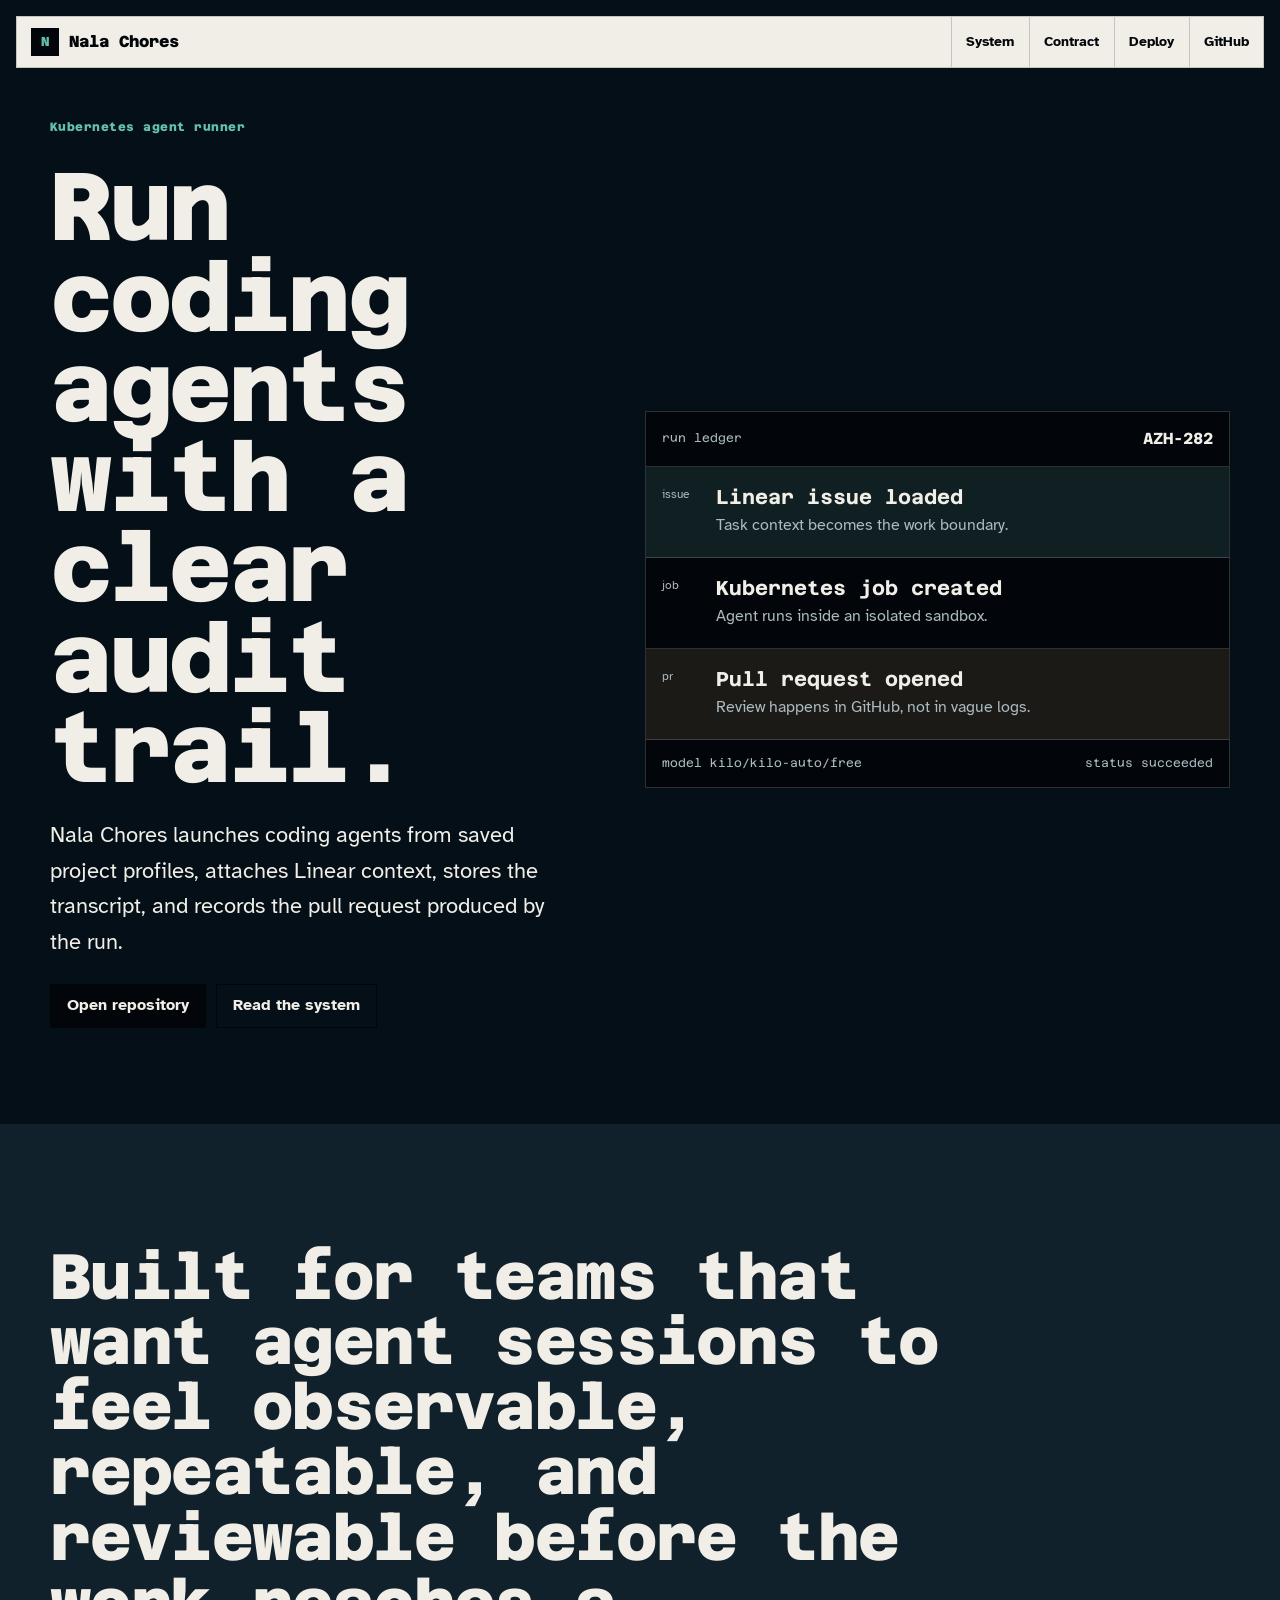
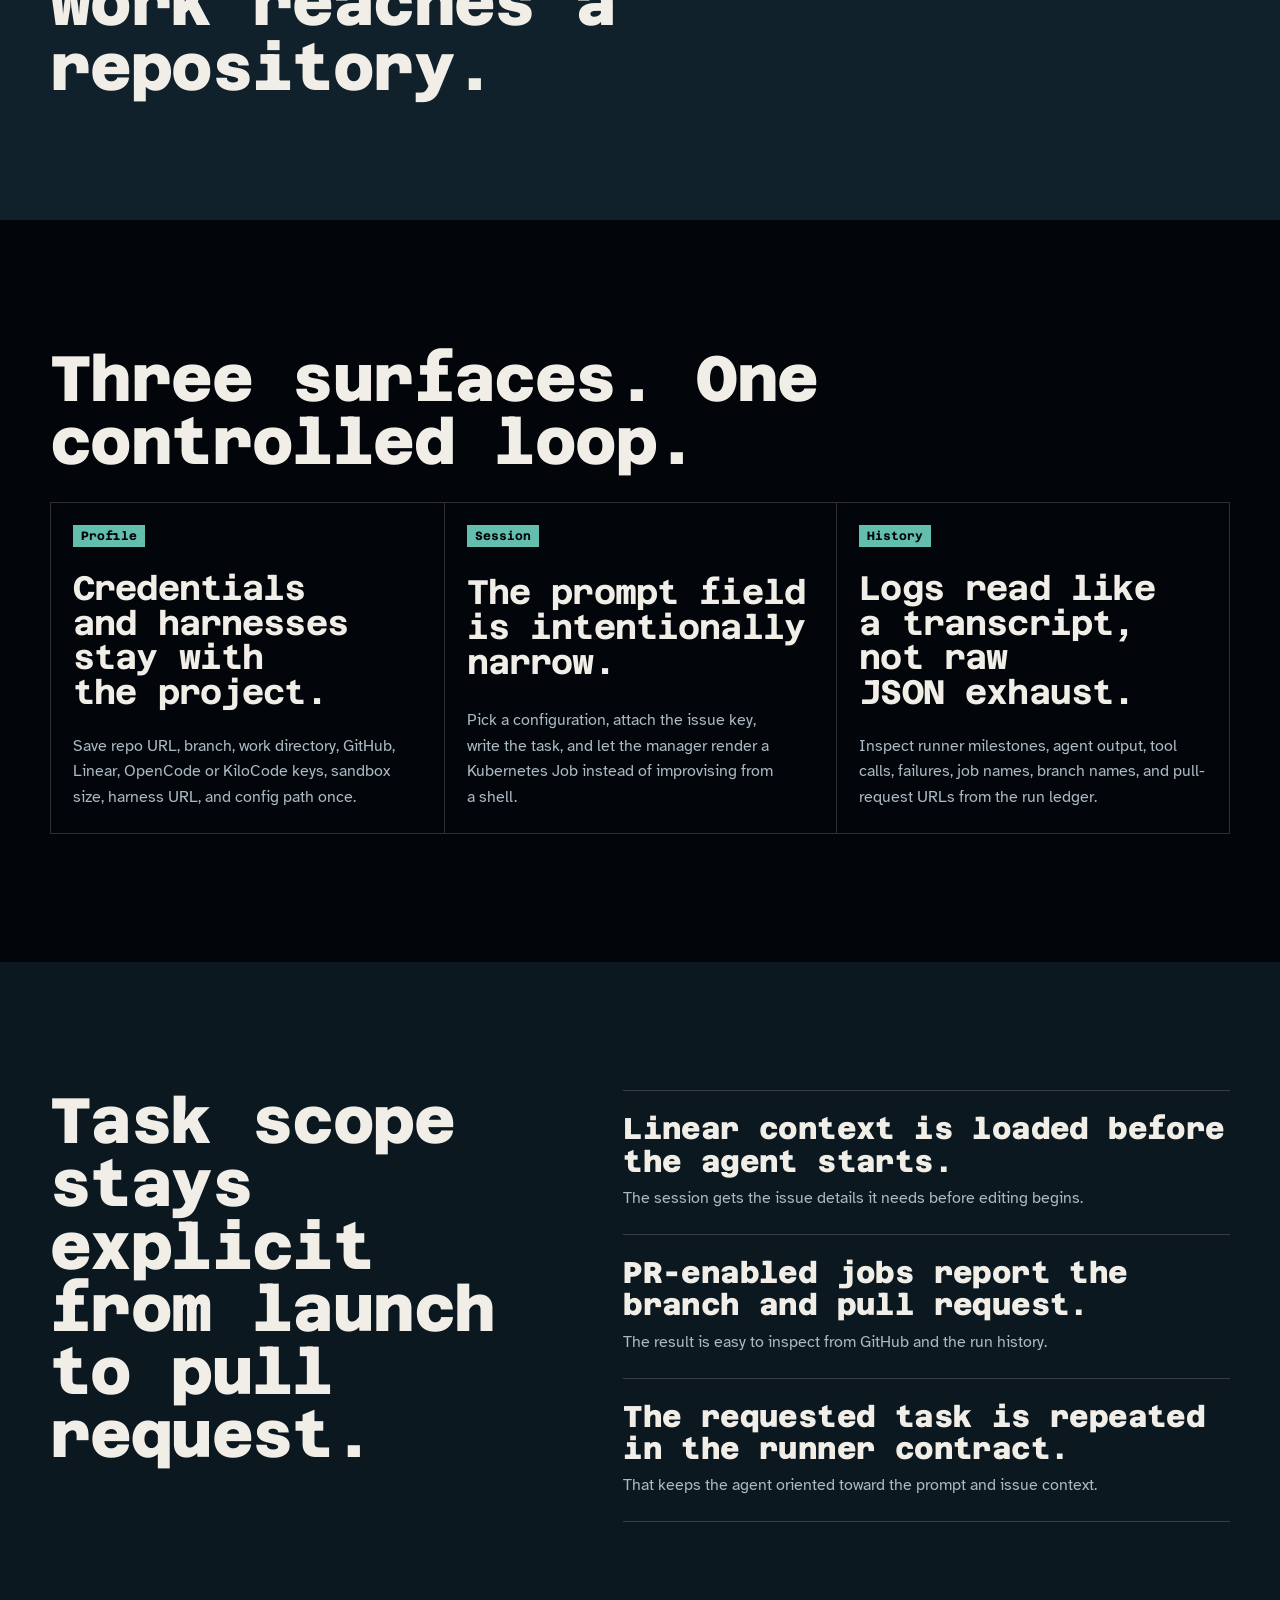
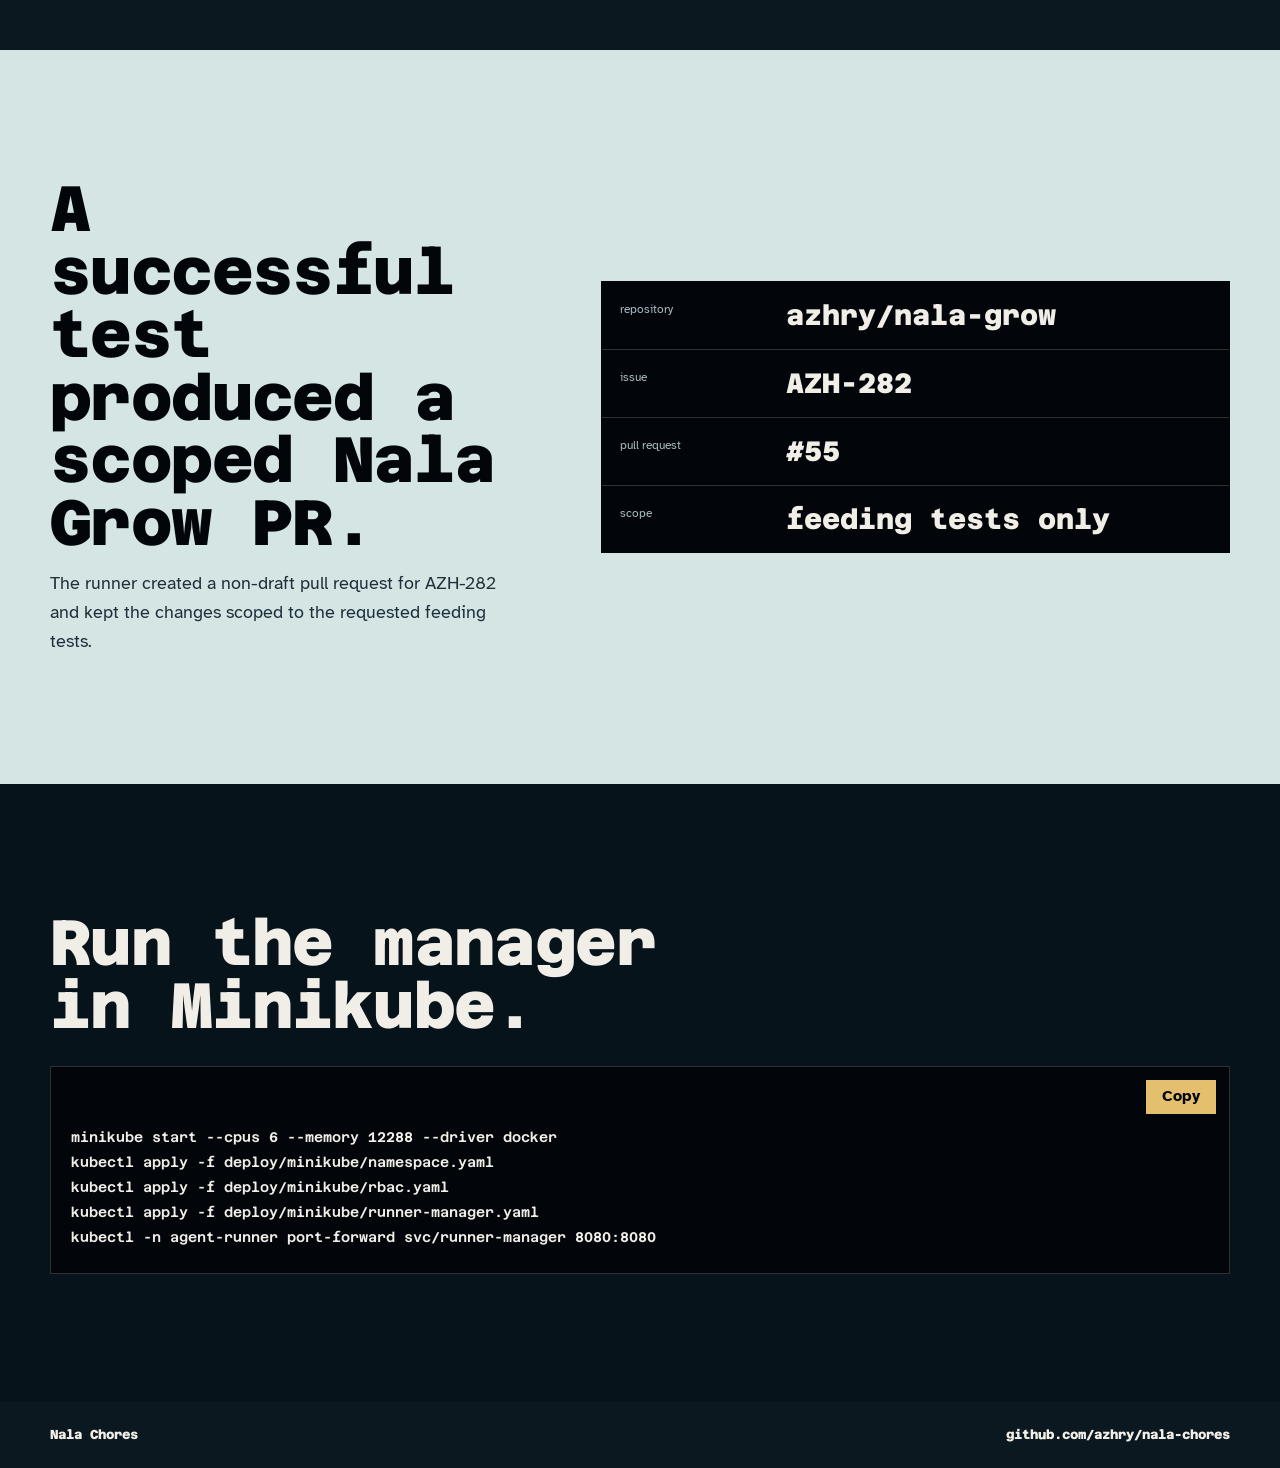
==== commit ca27983e: "Improve runner history UX and page copy" ====
--- a/docs/index.html
+++ b/docs/index.html
@@ -34,11 +34,10 @@
       <section class="hero" aria-labelledby="hero-title">
         <div class="hero-panel">
           <p class="kicker">Kubernetes agent runner</p>
-          <h1 id="hero-title">Agent work should leave evidence.</h1>
+          <h1 id="hero-title">Run coding agents with a clear audit trail.</h1>
           <p class="hero-copy">
-            Nala Chores launches scoped coding agents from saved project profiles, locks them to
-            Linear context, stores the transcript, and refuses to call a run successful without a
-            real pull request.
+            Nala Chores launches coding agents from saved project profiles, attaches Linear
+            context, stores the transcript, and records the pull request produced by the run.
           </p>
           <div class="actions">
             <a class="button primary" href="https://github.com/azhry/nala-chores">Open repository</a>
@@ -77,8 +76,8 @@
 
       <section class="manifesto" aria-label="Core statement">
         <p>
-          Built for the awkward middle: too operational for chat, too sensitive for random local
-          scripts, too expensive to trust without traceability.
+          Built for teams that want agent sessions to feel observable, repeatable, and reviewable
+          before the work reaches a repository.
         </p>
       </section>
 
@@ -116,20 +115,20 @@
 
       <section class="contract" id="contract" aria-labelledby="contract-title">
         <div>
-          <h2 id="contract-title">The runner is biased against fake progress.</h2>
+          <h2 id="contract-title">Task scope stays explicit from launch to pull request.</h2>
         </div>
         <ul>
           <li>
-            <strong>Linear context is mandatory when a key is supplied.</strong>
-            <span>No issue context, no agent guessing.</span>
+            <strong>Linear context is loaded before the agent starts.</strong>
+            <span>The session gets the issue details it needs before editing begins.</span>
           </li>
           <li>
-            <strong>PR-enabled jobs must change the repository.</strong>
-            <span>No docs-only substitutions or runner-verification theater.</span>
+            <strong>PR-enabled jobs report the branch and pull request.</strong>
+            <span>The result is easy to inspect from GitHub and the run history.</span>
           </li>
           <li>
-            <strong>Prompt scope is repeated inside the agent contract.</strong>
-            <span>The requested task is the boundary, not a suggestion.</span>
+            <strong>The requested task is repeated in the runner contract.</strong>
+            <span>That keeps the agent oriented toward the prompt and issue context.</span>
           </li>
         </ul>
       </section>
@@ -138,8 +137,8 @@
         <div class="proof-copy">
           <h2 id="proof-title">A successful test produced a scoped Nala Grow PR.</h2>
           <p>
-            The runner created a non-draft pull request for AZH-282 with only task-relevant feeding
-            tests changed.
+            The runner created a non-draft pull request for AZH-282 and kept the changes scoped to
+            the requested feeding tests.
           </p>
         </div>
         <div class="receipt" aria-label="Verified pull request receipt">
--- a/docs/styles.css
+++ b/docs/styles.css
@@ -1,16 +1,17 @@
 :root {
   color-scheme: dark;
-  --field: oklch(58% 0.21 31);
-  --field-deep: oklch(38% 0.16 31);
-  --ink: oklch(13% 0.025 260);
-  --ink-2: oklch(18% 0.03 260);
-  --paper: oklch(96% 0.012 80);
-  --muted: oklch(78% 0.022 75);
-  --line: oklch(96% 0.012 80 / 0.2);
-  --line-dark: oklch(13% 0.025 260 / 0.2);
-  --acid: oklch(82% 0.18 156);
-  --blueprint: oklch(72% 0.16 248);
-  --warning: oklch(85% 0.16 83);
+  --field: oklch(20% 0.025 240);
+  --field-soft: oklch(24% 0.03 240);
+  --field-deep: oklch(16% 0.024 240);
+  --ink: oklch(12% 0.018 240);
+  --ink-2: oklch(18% 0.024 240);
+  --paper: oklch(95% 0.01 92);
+  --muted: oklch(78% 0.02 232);
+  --line: oklch(95% 0.01 92 / 0.18);
+  --line-dark: oklch(12% 0.018 240 / 0.18);
+  --accent: oklch(74% 0.09 180);
+  --accent-deep: oklch(47% 0.08 184);
+  --warning: oklch(82% 0.11 86);
   --body: "Atkinson Hyperlegible", ui-sans-serif, system-ui, sans-serif;
   --display: "Azeret Mono", ui-monospace, SFMono-Regular, Menlo, Consolas, monospace;
   --ease-out: cubic-bezier(0.23, 1, 0.32, 1);
@@ -27,7 +28,7 @@
 body {
   margin: 0;
   min-width: 320px;
-  background: var(--field);
+  background: var(--field-deep);
   color: var(--paper);
   font: 16px/1.62 var(--body);
 }
@@ -102,7 +103,7 @@
   height: 28px;
   place-items: center;
   background: var(--ink);
-  color: var(--warning);
+  color: var(--accent);
   font-size: 13px;
 }
 
@@ -138,7 +139,7 @@
 }
 
 .kicker {
-  color: var(--ink);
+  color: var(--accent);
   font-size: 12px;
   font-weight: 800;
   letter-spacing: 0.04em;
@@ -184,7 +185,7 @@
 
 .button.secondary {
   background: transparent;
-  color: var(--ink);
+  color: var(--paper);
 }
 
 .artifact {
@@ -240,11 +241,11 @@
 }
 
 .route-node.active {
-  background: oklch(72% 0.16 248 / 0.14);
+  background: oklch(74% 0.09 180 / 0.14);
 }
 
 .route-node.complete {
-  background: oklch(82% 0.18 156 / 0.14);
+  background: oklch(82% 0.11 86 / 0.11);
 }
 
 .artifact-bottom {
@@ -252,8 +253,8 @@
 }
 
 .manifesto {
-  background: var(--paper);
-  color: var(--ink);
+  background: var(--field-soft);
+  color: var(--paper);
   padding: clamp(56px, 10vw, 120px) max(20px, calc((100vw - 1180px) / 2));
 }
 
@@ -310,8 +311,8 @@
 
 .system-board span {
   width: fit-content;
-  background: var(--field);
-  color: var(--paper);
+  background: var(--accent);
+  color: var(--ink);
   padding: 5px 8px;
   font: 700 12px/1 var(--display);
 }
@@ -331,7 +332,7 @@
   display: grid;
   grid-template-columns: minmax(0, 0.9fr) minmax(360px, 1.1fr);
   gap: clamp(26px, 6vw, 84px);
-  background: var(--field-deep);
+  background: var(--field);
 }
 
 .contract ul {
@@ -365,7 +366,7 @@
   grid-template-columns: minmax(0, 0.86fr) minmax(340px, 1.14fr);
   gap: clamp(26px, 6vw, 76px);
   align-items: center;
-  background: var(--paper);
+  background: oklch(91% 0.018 190);
   color: var(--ink);
 }
 
@@ -376,7 +377,7 @@
 
 .proof-copy p:not(.label) {
   max-width: 640px;
-  color: oklch(29% 0.045 260);
+  color: oklch(30% 0.03 235);
   font-size: 18px;
 }
 
@@ -441,7 +442,7 @@
   gap: 16px;
   padding: 24px max(20px, calc((100vw - 1180px) / 2));
   background: var(--field);
-  color: var(--ink);
+  color: var(--paper);
   font: 800 13px/1.4 var(--display);
 }
 
@@ -458,7 +459,7 @@
   }
 
   .command-shell button:hover {
-    background: var(--acid);
+    background: var(--accent);
   }
 }
 
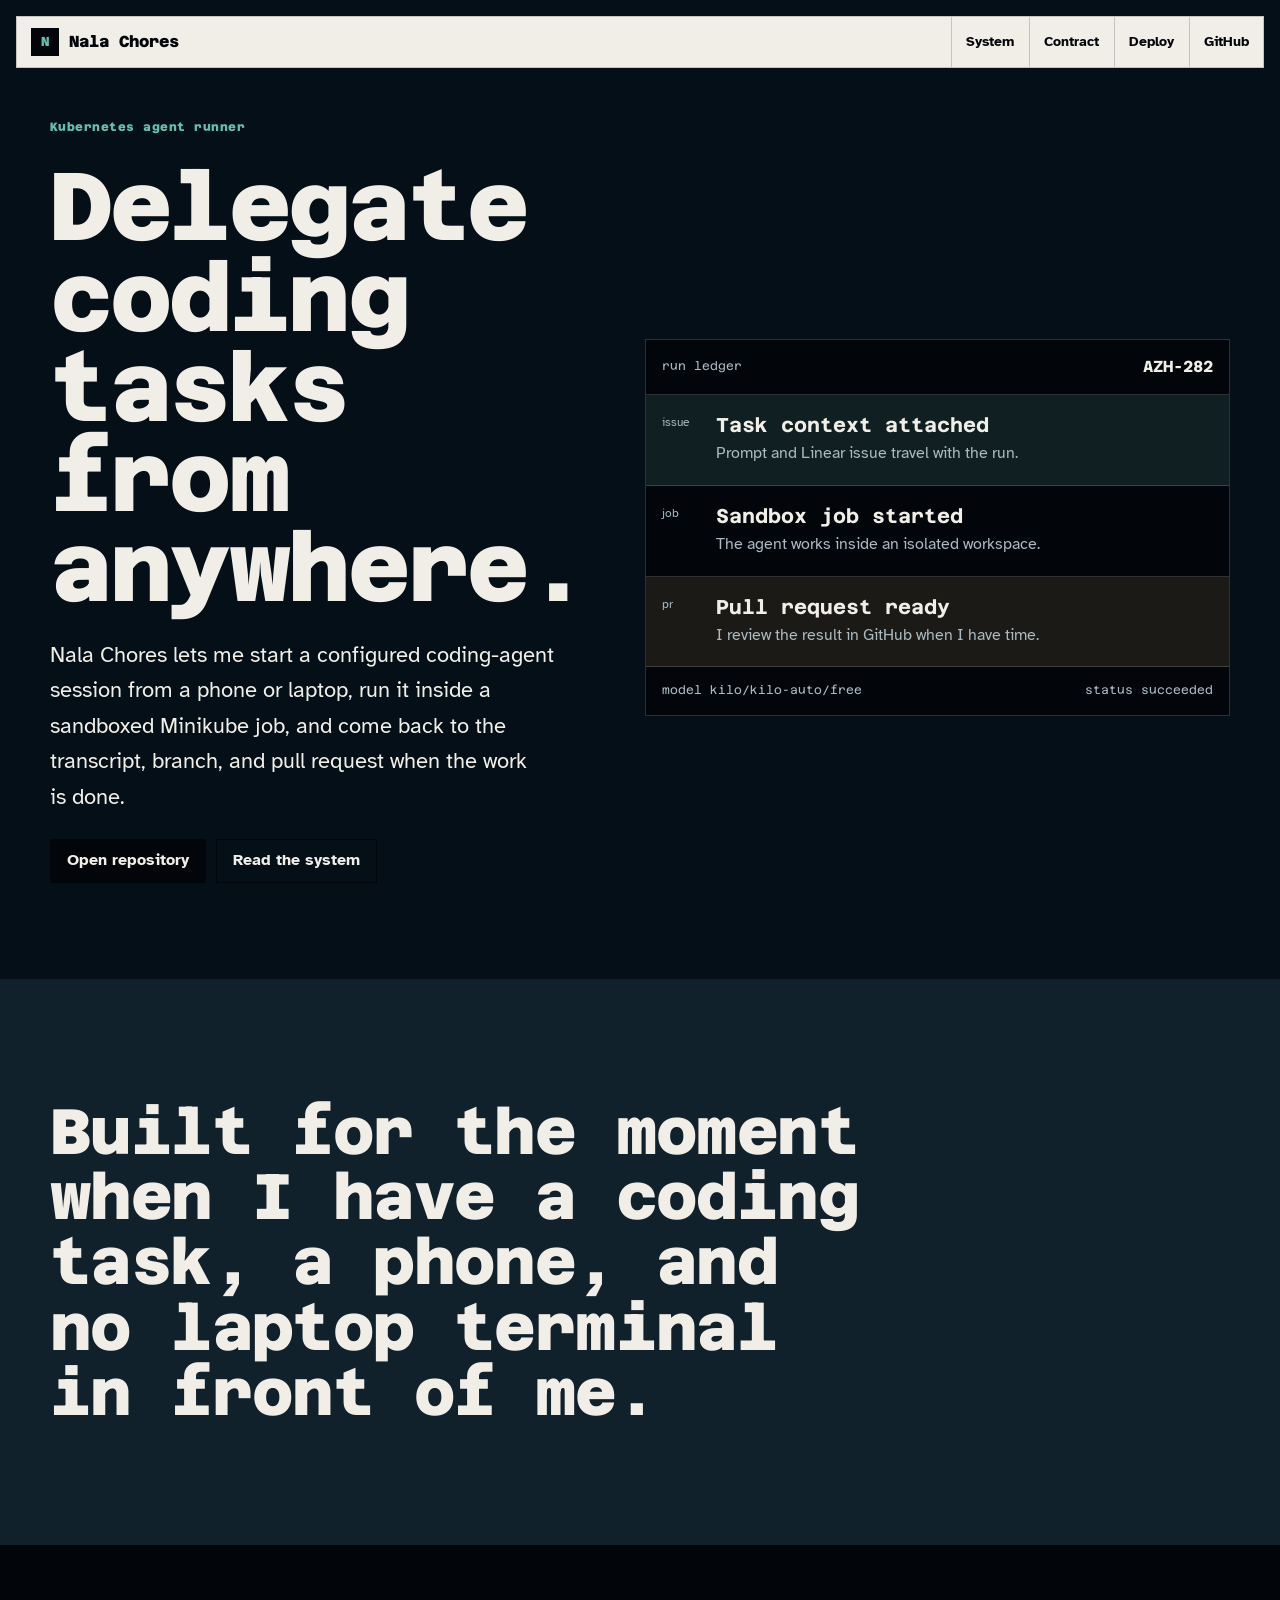
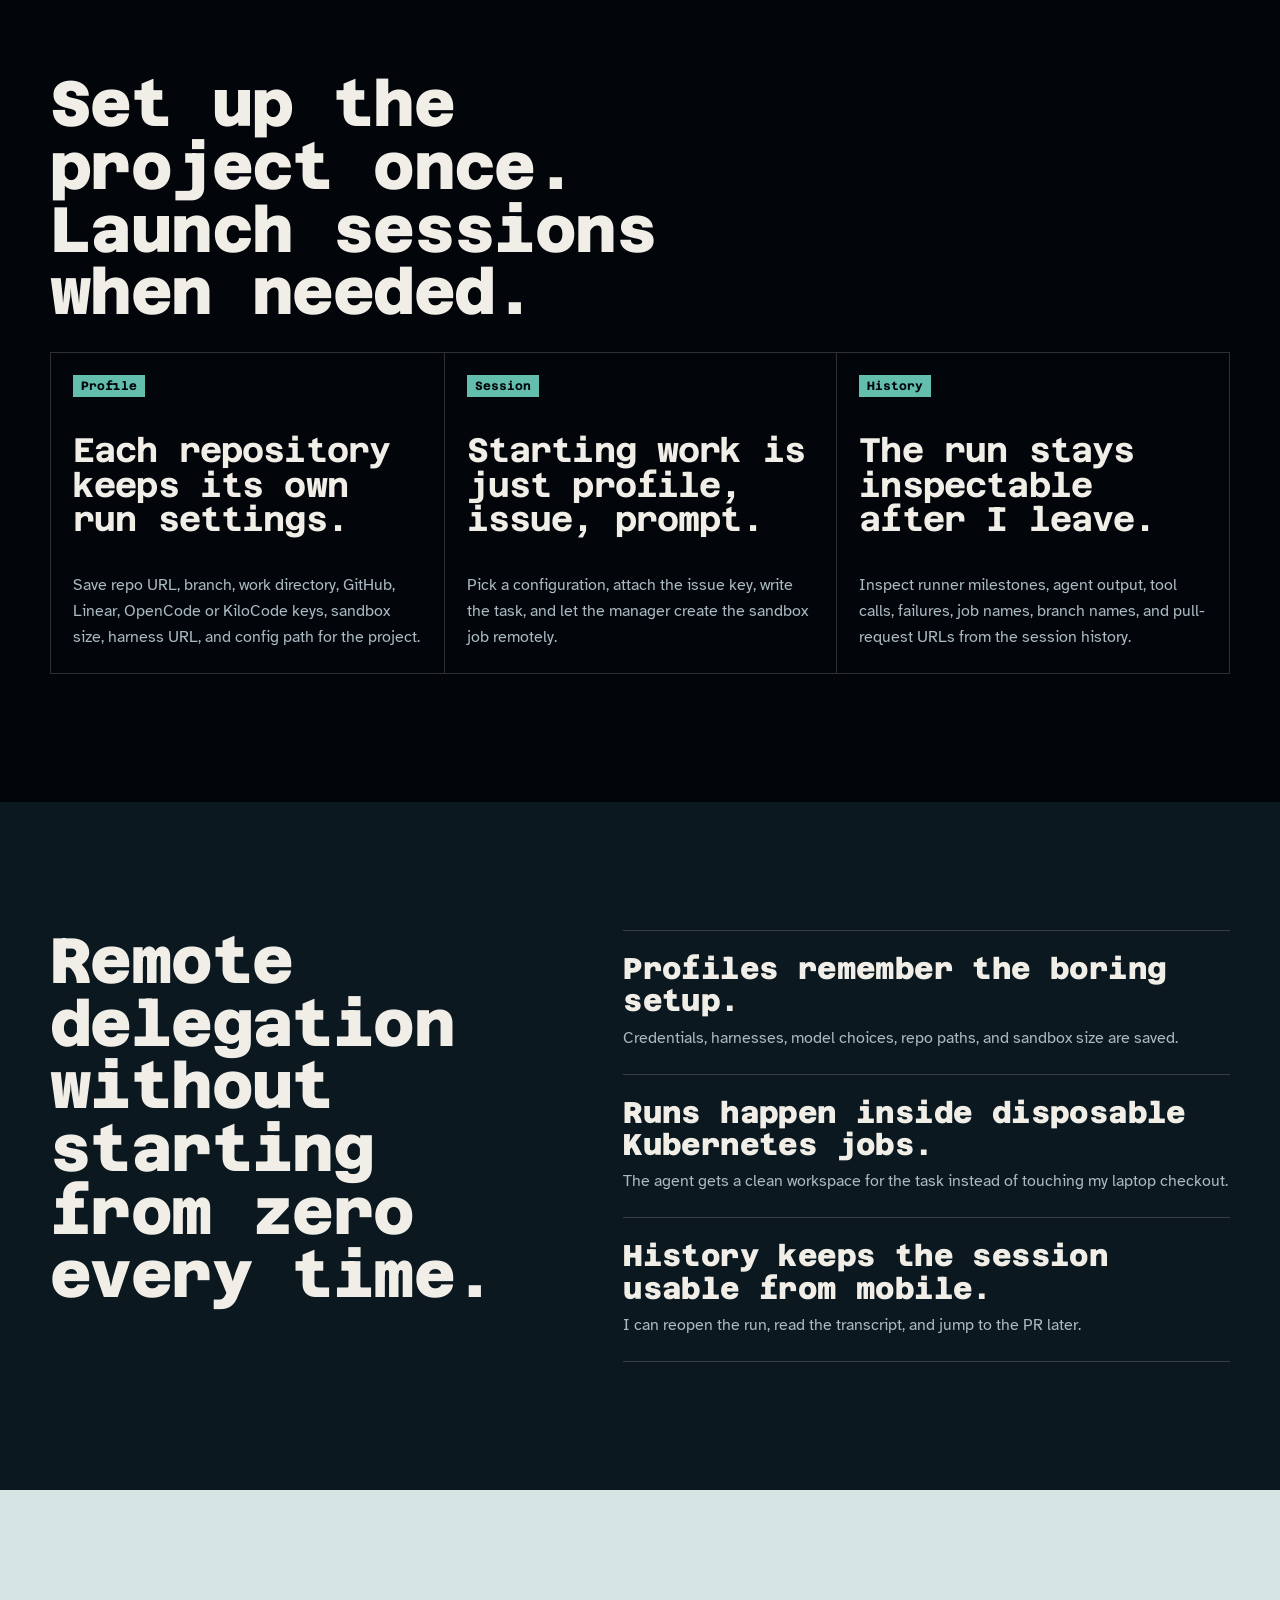
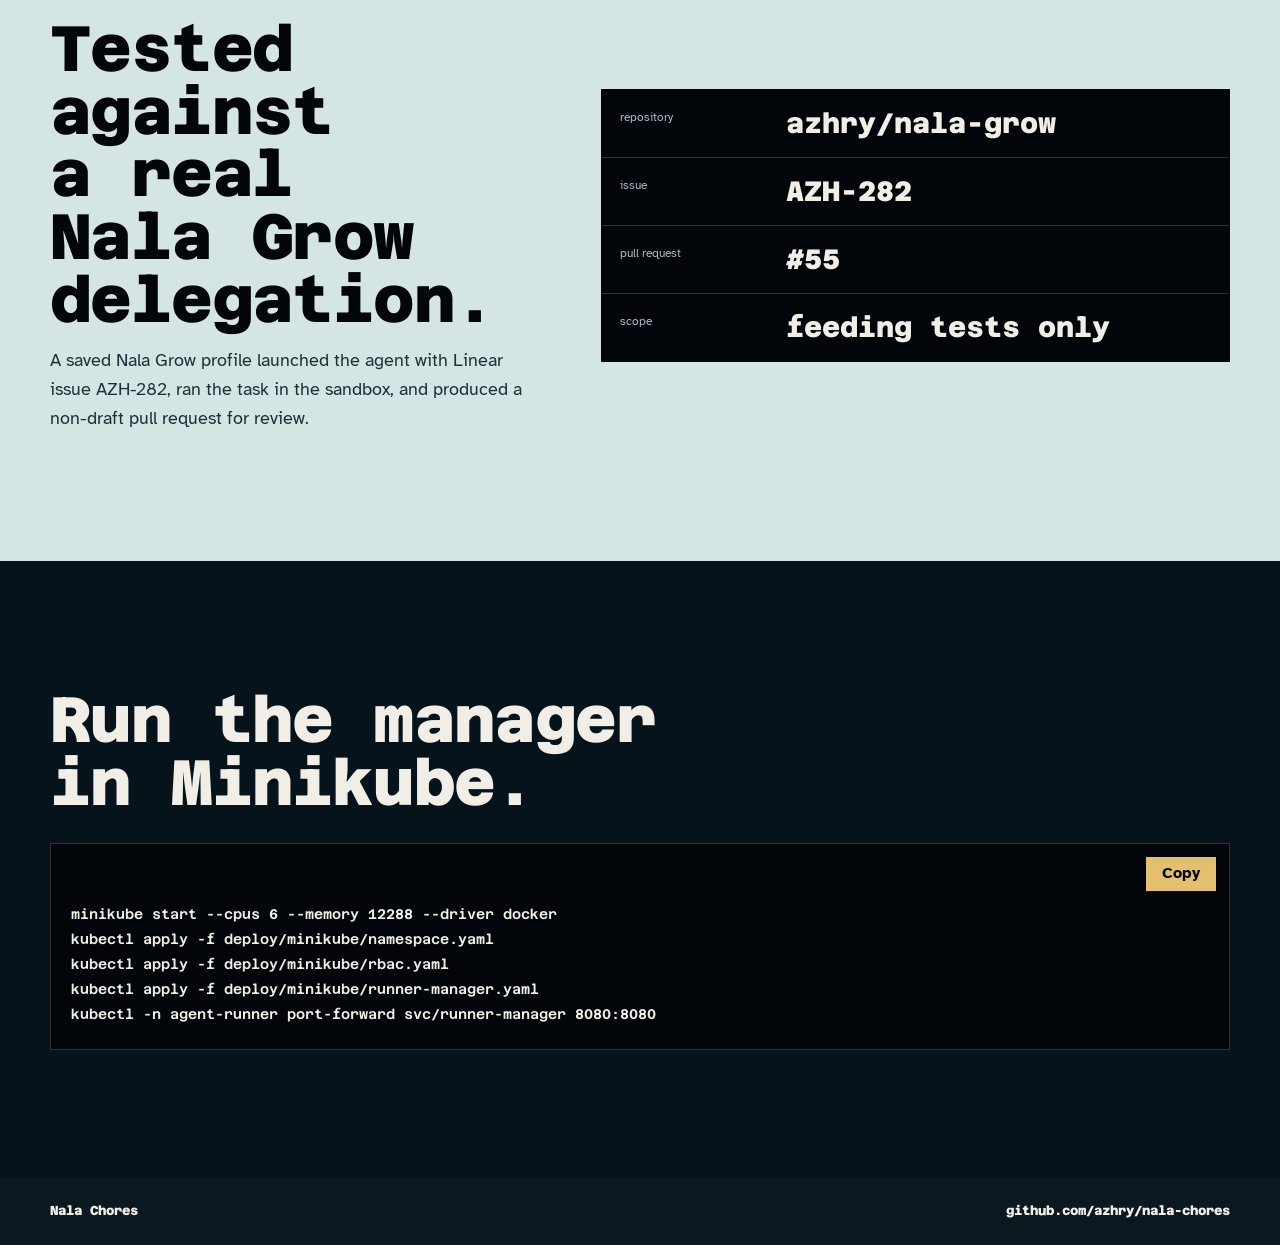
==== commit 3925582a: "Clarify remote agent runner positioning" ====
--- a/docs/index.html
+++ b/docs/index.html
@@ -5,9 +5,9 @@
     <meta name="viewport" content="width=device-width, initial-scale=1" />
     <meta
       name="description"
-      content="Nala Chores turns agent work into scoped Kubernetes jobs with saved project profiles, Linear context, readable logs, and pull-request guarantees."
+      content="Nala Chores is a personal remote coding-agent runner for delegating GitHub tasks from a phone or laptop into sandboxed Minikube jobs."
     />
-    <title>Nala Chores - Kubernetes Agent Runner</title>
+    <title>Nala Chores - Remote Coding Agent Runner</title>
     <link rel="preconnect" href="https://fonts.googleapis.com" />
     <link rel="preconnect" href="https://fonts.gstatic.com" crossorigin />
     <link
@@ -34,10 +34,11 @@
       <section class="hero" aria-labelledby="hero-title">
         <div class="hero-panel">
           <p class="kicker">Kubernetes agent runner</p>
-          <h1 id="hero-title">Run coding agents with a clear audit trail.</h1>
+          <h1 id="hero-title">Delegate coding tasks from anywhere.</h1>
           <p class="hero-copy">
-            Nala Chores launches coding agents from saved project profiles, attaches Linear
-            context, stores the transcript, and records the pull request produced by the run.
+            Nala Chores lets me start a configured coding-agent session from a phone or laptop,
+            run it inside a sandboxed Minikube job, and come back to the transcript, branch, and
+            pull request when the work is done.
           </p>
           <div class="actions">
             <a class="button primary" href="https://github.com/azhry/nala-chores">Open repository</a>
@@ -53,18 +54,18 @@
           <div class="route">
             <div class="route-node active">
               <span>issue</span>
-              <strong>Linear issue loaded</strong>
-              <p>Task context becomes the work boundary.</p>
+              <strong>Task context attached</strong>
+              <p>Prompt and Linear issue travel with the run.</p>
             </div>
             <div class="route-node">
               <span>job</span>
-              <strong>Kubernetes job created</strong>
-              <p>Agent runs inside an isolated sandbox.</p>
+              <strong>Sandbox job started</strong>
+              <p>The agent works inside an isolated workspace.</p>
             </div>
             <div class="route-node complete">
               <span>pr</span>
-              <strong>Pull request opened</strong>
-              <p>Review happens in GitHub, not in vague logs.</p>
+              <strong>Pull request ready</strong>
+              <p>I review the result in GitHub when I have time.</p>
             </div>
           </div>
           <div class="artifact-bottom">
@@ -76,38 +77,38 @@
 
       <section class="manifesto" aria-label="Core statement">
         <p>
-          Built for teams that want agent sessions to feel observable, repeatable, and reviewable
-          before the work reaches a repository.
+          Built for the moment when I have a coding task, a phone, and no laptop terminal in front
+          of me.
         </p>
       </section>
 
       <section class="system" id="system" aria-labelledby="system-title">
         <div class="section-copy">
-          <h2 id="system-title">Three surfaces. One controlled loop.</h2>
+          <h2 id="system-title">Set up the project once. Launch sessions when needed.</h2>
         </div>
         <div class="system-board">
           <article>
             <span>Profile</span>
-            <h3>Credentials and harnesses stay with the project.</h3>
+            <h3>Each repository keeps its own run settings.</h3>
             <p>
               Save repo URL, branch, work directory, GitHub, Linear, OpenCode or KiloCode keys,
-              sandbox size, harness URL, and config path once.
+              sandbox size, harness URL, and config path for the project.
             </p>
           </article>
           <article>
             <span>Session</span>
-            <h3>The prompt field is intentionally narrow.</h3>
+            <h3>Starting work is just profile, issue, prompt.</h3>
             <p>
-              Pick a configuration, attach the issue key, write the task, and let the manager render
-              a Kubernetes Job instead of improvising from a shell.
+              Pick a configuration, attach the issue key, write the task, and let the manager create
+              the sandbox job remotely.
             </p>
           </article>
           <article>
             <span>History</span>
-            <h3>Logs read like a transcript, not raw JSON exhaust.</h3>
+            <h3>The run stays inspectable after I leave.</h3>
             <p>
               Inspect runner milestones, agent output, tool calls, failures, job names, branch names,
-              and pull-request URLs from the run ledger.
+              and pull-request URLs from the session history.
             </p>
           </article>
         </div>
@@ -115,30 +116,30 @@
 
       <section class="contract" id="contract" aria-labelledby="contract-title">
         <div>
-          <h2 id="contract-title">Task scope stays explicit from launch to pull request.</h2>
+          <h2 id="contract-title">Remote delegation without starting from zero every time.</h2>
         </div>
         <ul>
           <li>
-            <strong>Linear context is loaded before the agent starts.</strong>
-            <span>The session gets the issue details it needs before editing begins.</span>
+            <strong>Profiles remember the boring setup.</strong>
+            <span>Credentials, harnesses, model choices, repo paths, and sandbox size are saved.</span>
           </li>
           <li>
-            <strong>PR-enabled jobs report the branch and pull request.</strong>
-            <span>The result is easy to inspect from GitHub and the run history.</span>
+            <strong>Runs happen inside disposable Kubernetes jobs.</strong>
+            <span>The agent gets a clean workspace for the task instead of touching my laptop checkout.</span>
           </li>
           <li>
-            <strong>The requested task is repeated in the runner contract.</strong>
-            <span>That keeps the agent oriented toward the prompt and issue context.</span>
+            <strong>History keeps the session usable from mobile.</strong>
+            <span>I can reopen the run, read the transcript, and jump to the PR later.</span>
           </li>
         </ul>
       </section>
 
       <section class="proof" aria-labelledby="proof-title">
         <div class="proof-copy">
-          <h2 id="proof-title">A successful test produced a scoped Nala Grow PR.</h2>
+          <h2 id="proof-title">Tested against a real Nala Grow delegation.</h2>
           <p>
-            The runner created a non-draft pull request for AZH-282 and kept the changes scoped to
-            the requested feeding tests.
+            A saved Nala Grow profile launched the agent with Linear issue AZH-282, ran the task in
+            the sandbox, and produced a non-draft pull request for review.
           </p>
         </div>
         <div class="receipt" aria-label="Verified pull request receipt">
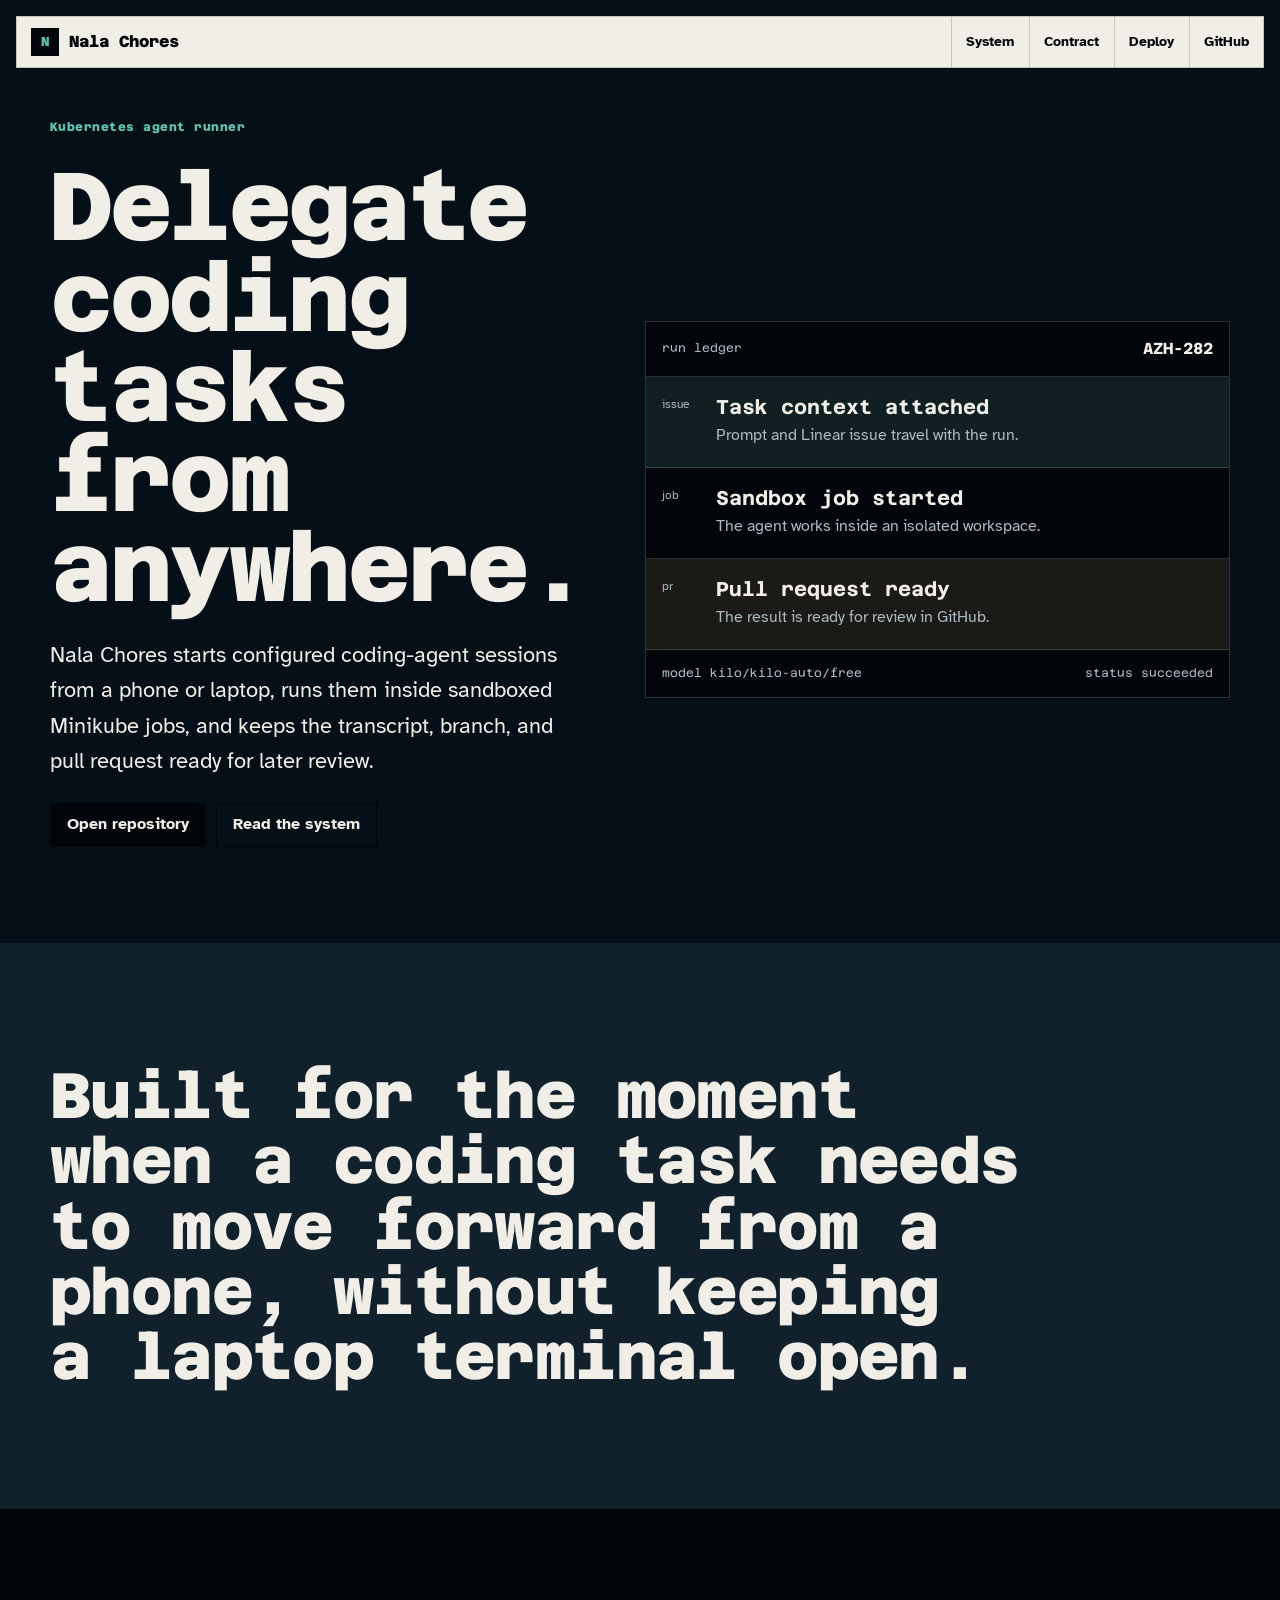
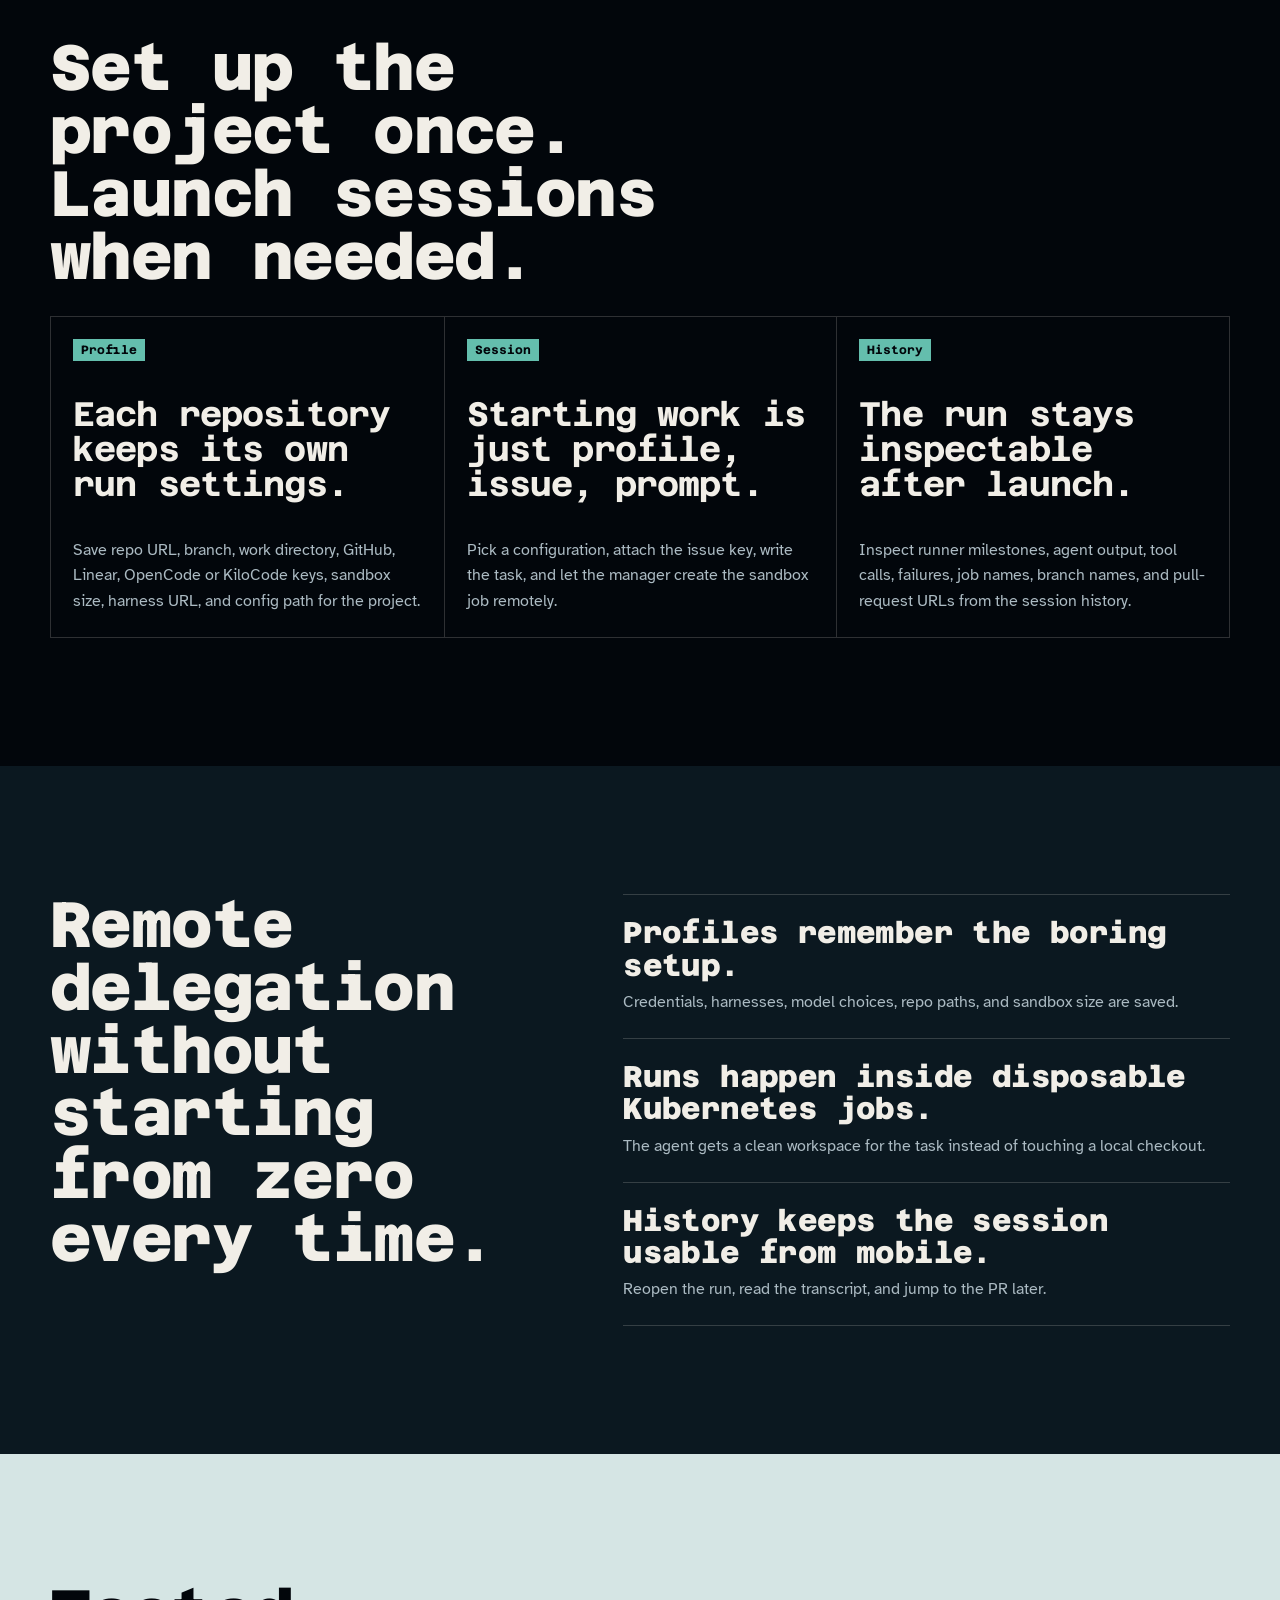
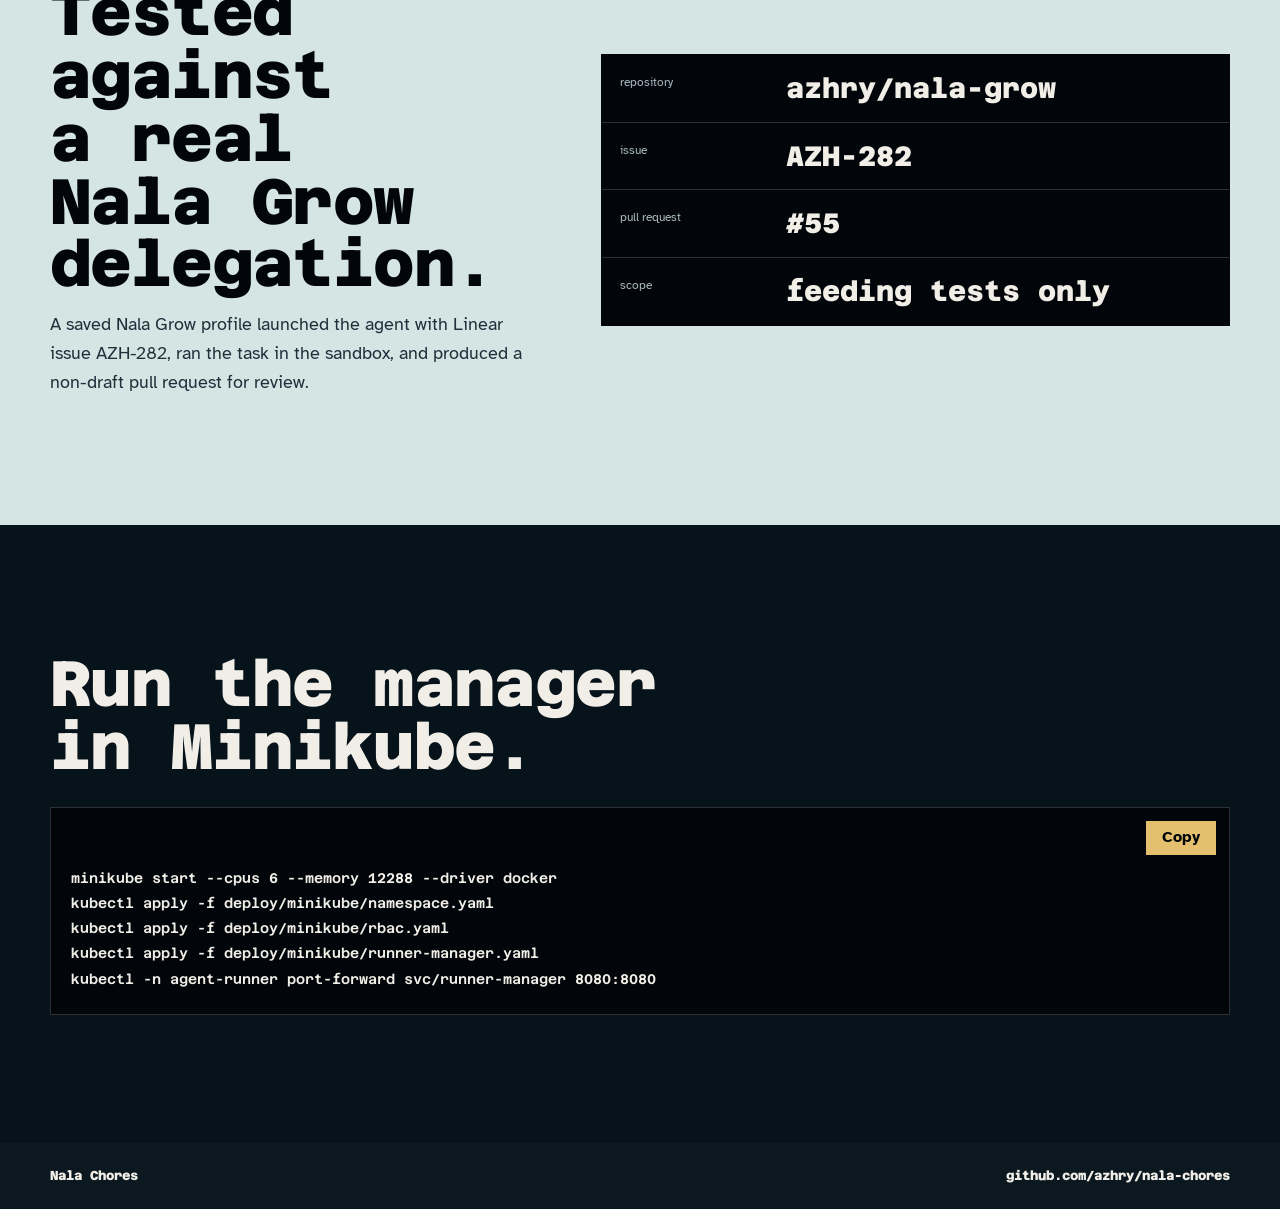
==== commit 114bf3dc: "Use third-person product copy" ====
--- a/docs/index.html
+++ b/docs/index.html
@@ -36,9 +36,9 @@
           <p class="kicker">Kubernetes agent runner</p>
           <h1 id="hero-title">Delegate coding tasks from anywhere.</h1>
           <p class="hero-copy">
-            Nala Chores lets me start a configured coding-agent session from a phone or laptop,
-            run it inside a sandboxed Minikube job, and come back to the transcript, branch, and
-            pull request when the work is done.
+            Nala Chores starts configured coding-agent sessions from a phone or laptop, runs them
+            inside sandboxed Minikube jobs, and keeps the transcript, branch, and pull request ready
+            for later review.
           </p>
           <div class="actions">
             <a class="button primary" href="https://github.com/azhry/nala-chores">Open repository</a>
@@ -65,7 +65,7 @@
             <div class="route-node complete">
               <span>pr</span>
               <strong>Pull request ready</strong>
-              <p>I review the result in GitHub when I have time.</p>
+              <p>The result is ready for review in GitHub.</p>
             </div>
           </div>
           <div class="artifact-bottom">
@@ -77,8 +77,8 @@
 
       <section class="manifesto" aria-label="Core statement">
         <p>
-          Built for the moment when I have a coding task, a phone, and no laptop terminal in front
-          of me.
+          Built for the moment when a coding task needs to move forward from a phone, without
+          keeping a laptop terminal open.
         </p>
       </section>
 
@@ -105,7 +105,7 @@
           </article>
           <article>
             <span>History</span>
-            <h3>The run stays inspectable after I leave.</h3>
+            <h3>The run stays inspectable after launch.</h3>
             <p>
               Inspect runner milestones, agent output, tool calls, failures, job names, branch names,
               and pull-request URLs from the session history.
@@ -125,11 +125,11 @@
           </li>
           <li>
             <strong>Runs happen inside disposable Kubernetes jobs.</strong>
-            <span>The agent gets a clean workspace for the task instead of touching my laptop checkout.</span>
+            <span>The agent gets a clean workspace for the task instead of touching a local checkout.</span>
           </li>
           <li>
             <strong>History keeps the session usable from mobile.</strong>
-            <span>I can reopen the run, read the transcript, and jump to the PR later.</span>
+            <span>Reopen the run, read the transcript, and jump to the PR later.</span>
           </li>
         </ul>
       </section>
